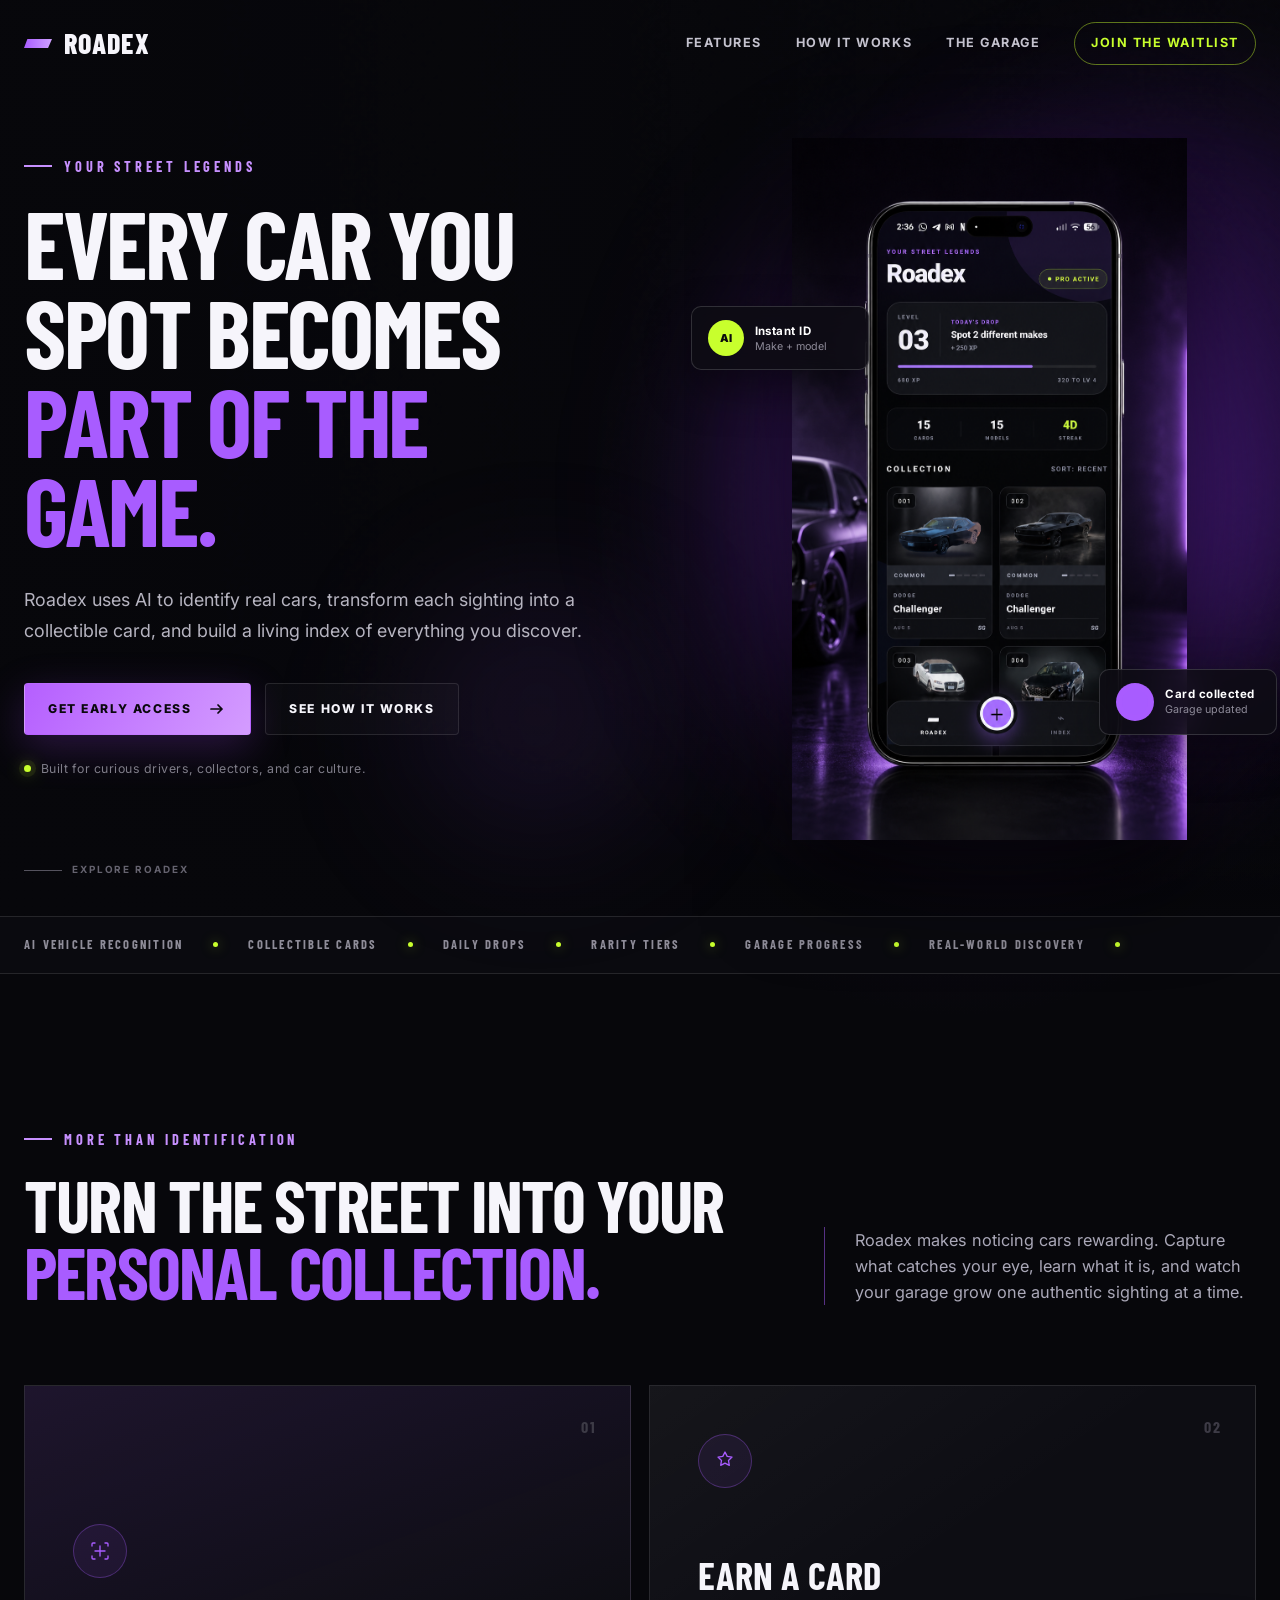
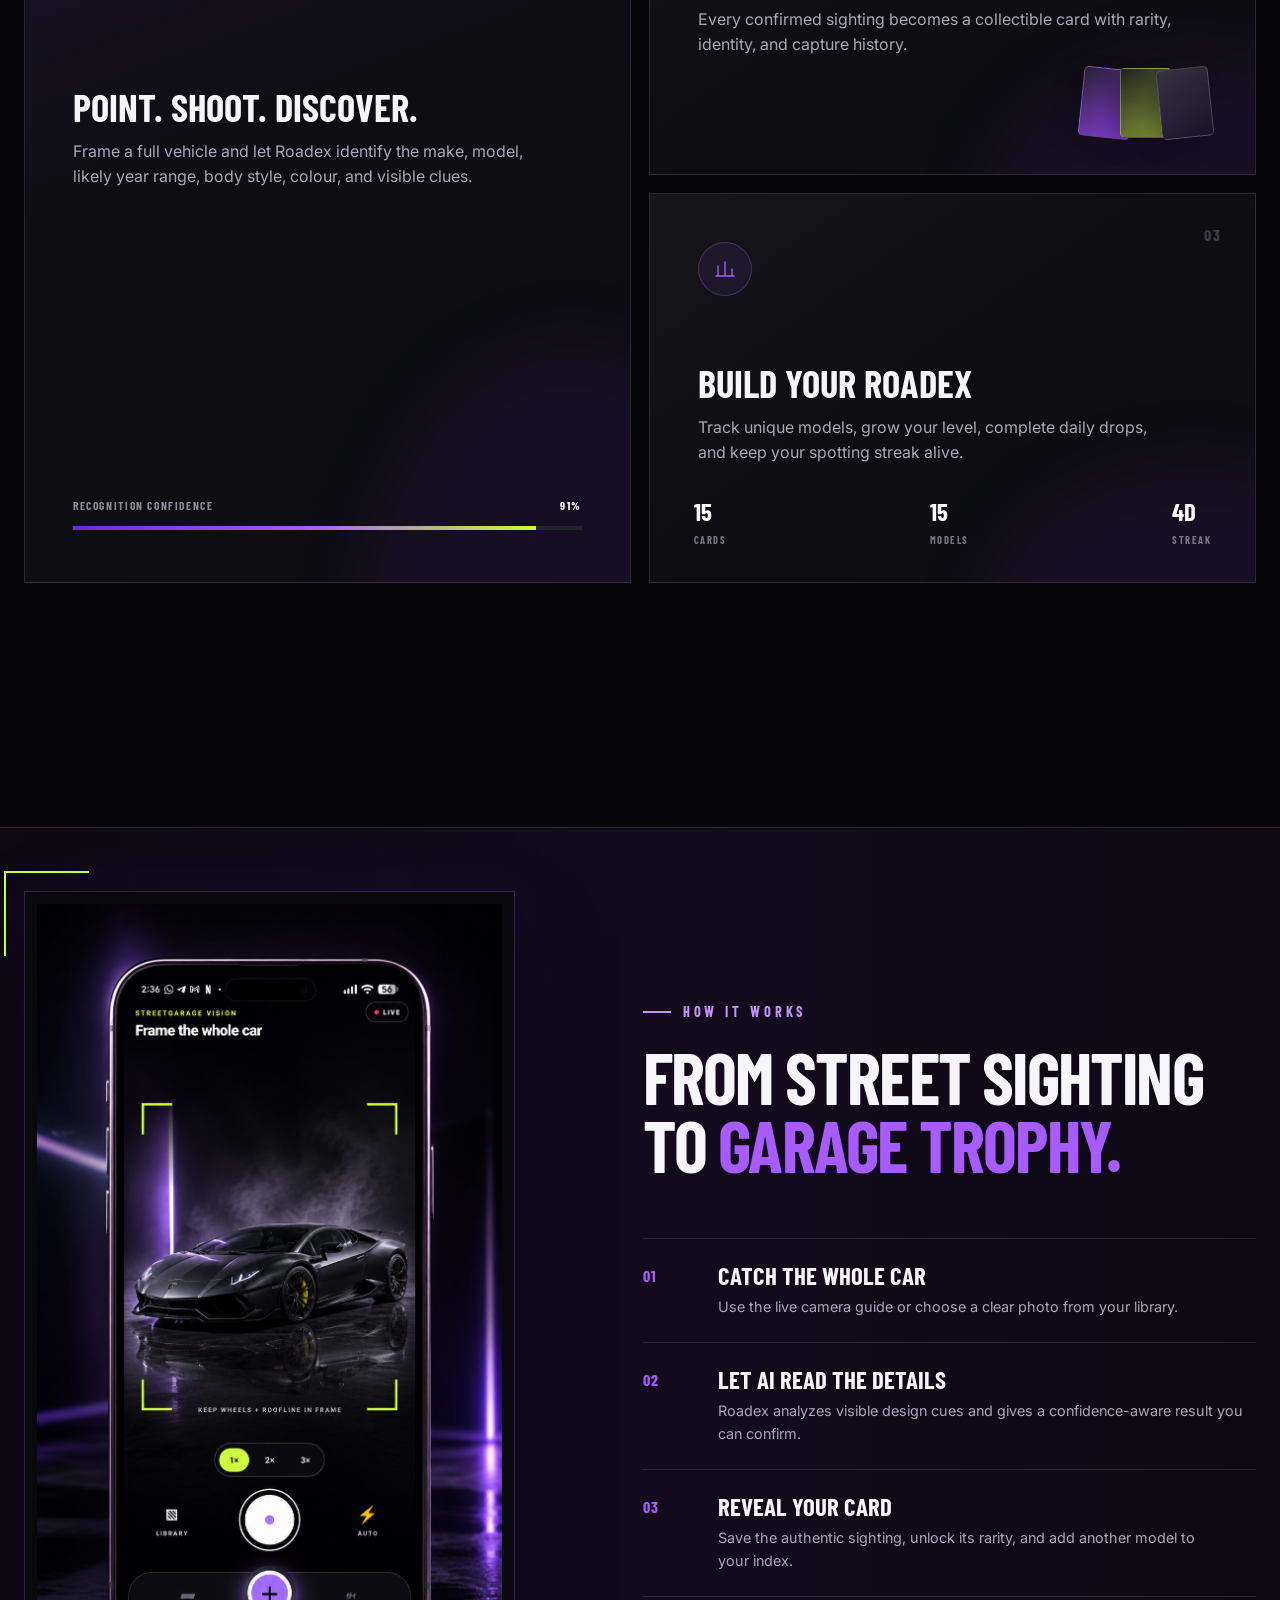
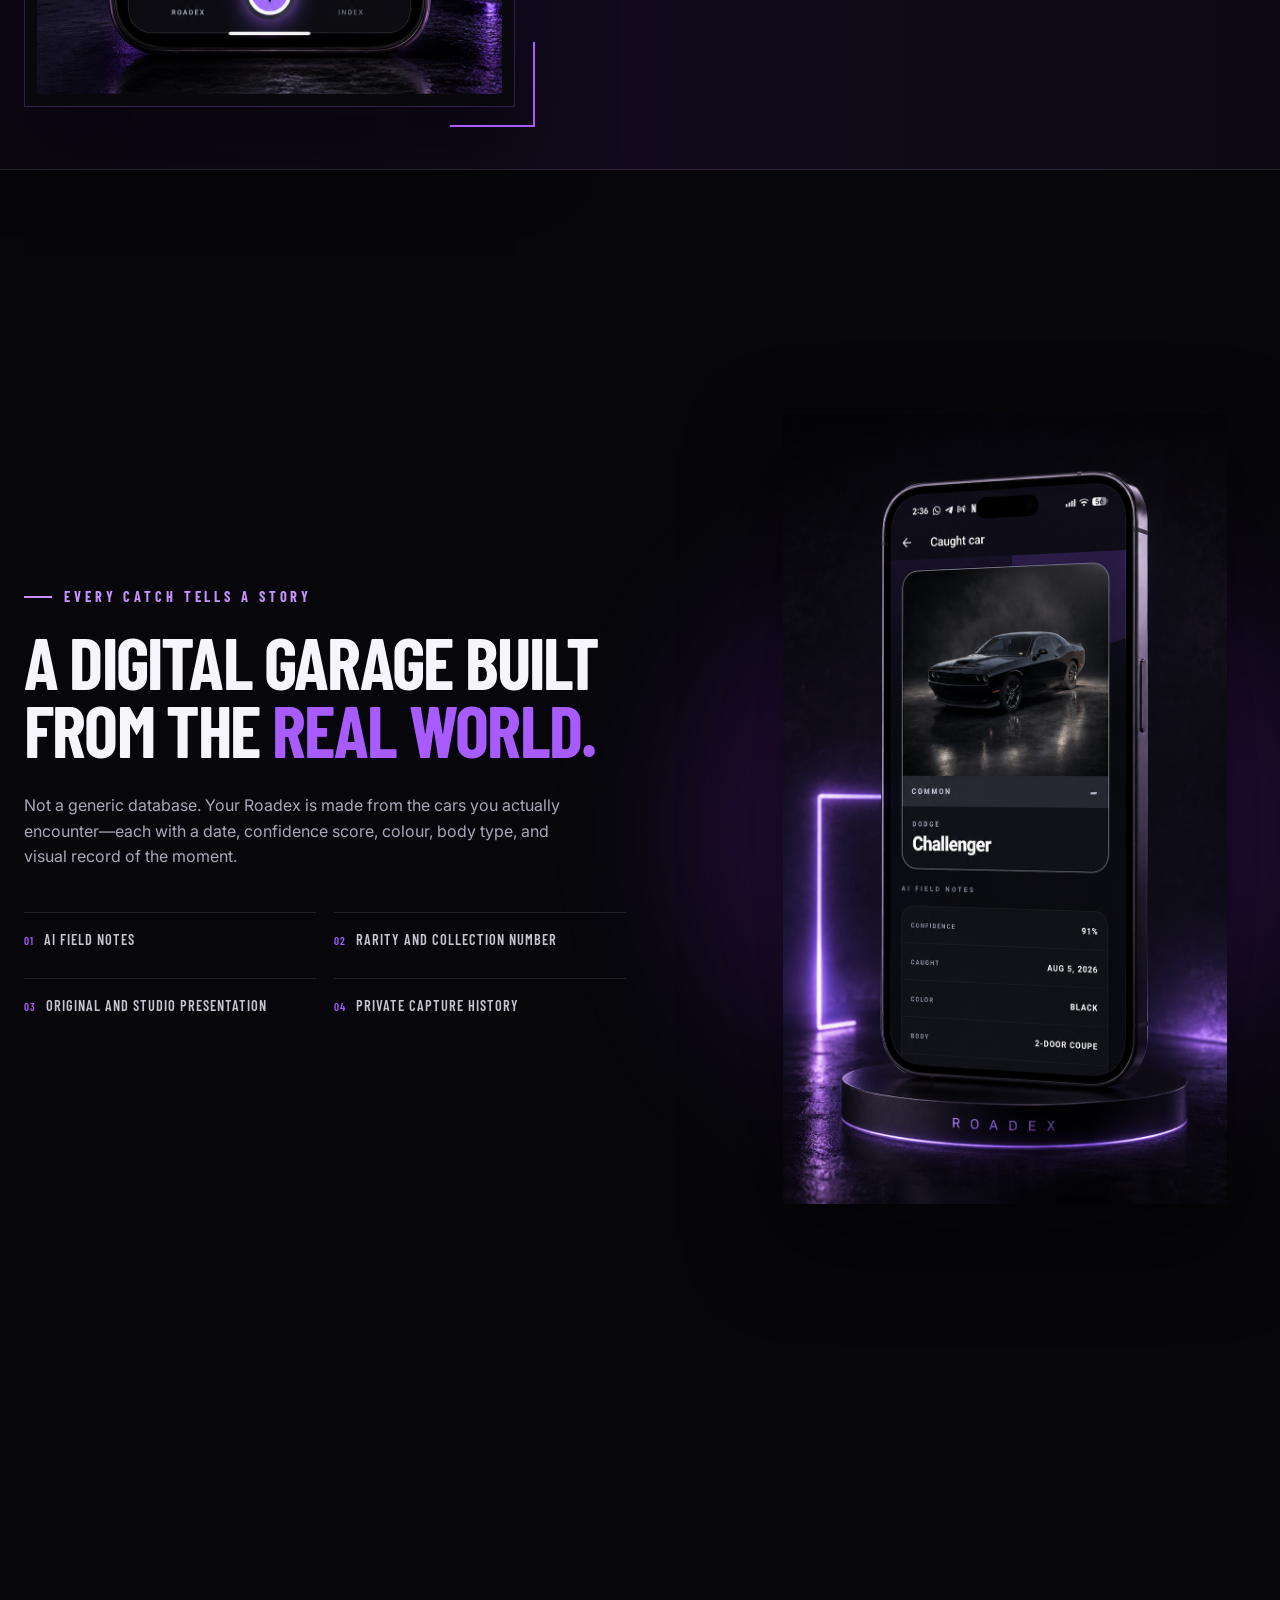
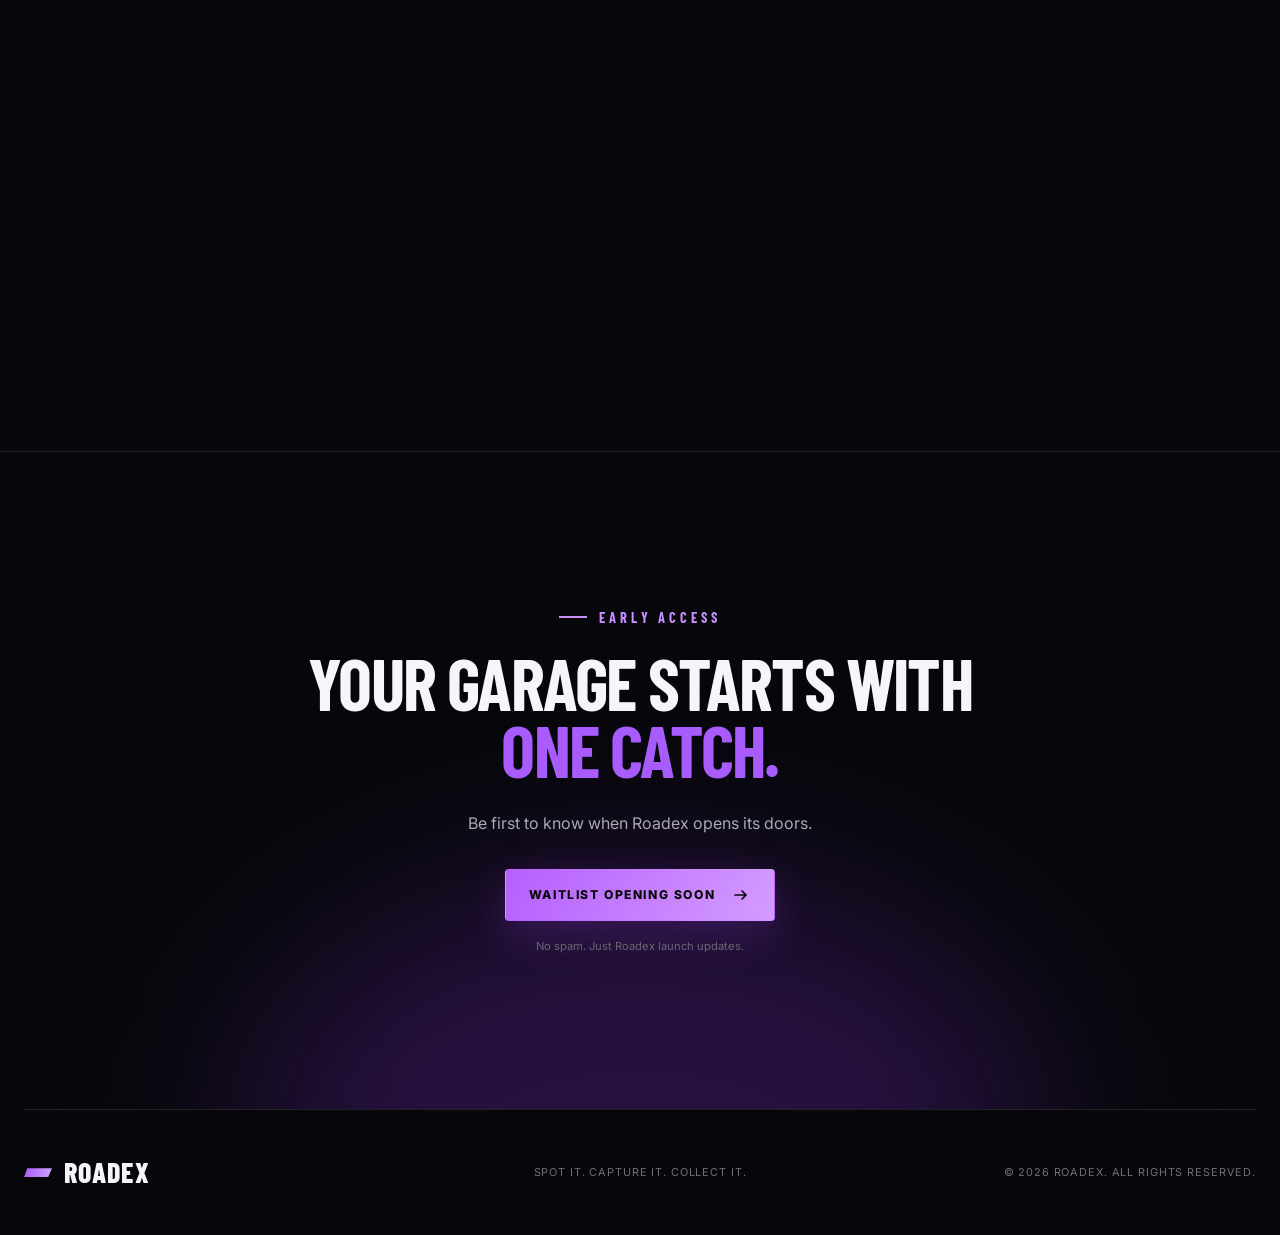
==== index.html @ 5be35eb2 "Publish Roadex landing page" ====
<!doctype html>
<html lang="en">
  <head>
    <meta charset="UTF-8" />
    <meta name="viewport" content="width=device-width, initial-scale=1" />
    <meta name="theme-color" content="#07070b" />
    <meta name="description" content="Roadex turns the cars you spot into AI-identified collectible cards, challenges, streaks, and a garage that is uniquely yours." />
    <meta property="og:title" content="Roadex — Your street legends" />
    <meta property="og:description" content="Spot it. Capture it. Collect it. Roadex turns real-world car spotting into a game." />
    <meta property="og:image" content="assets/roadex-garage.png" />
    <meta property="og:type" content="website" />
    <title>Roadex — Your street legends</title>
    <link rel="icon" href="data:image/svg+xml,%3Csvg xmlns='http://www.w3.org/2000/svg' viewBox='0 0 64 64'%3E%3Crect width='64' height='64' rx='14' fill='%2307070b'/%3E%3Cpath d='M15 24h38l-7 16H9z' fill='%23a85cff'/%3E%3C/svg%3E" />
    <link rel="preconnect" href="https://fonts.googleapis.com" />
    <link rel="preconnect" href="https://fonts.gstatic.com" crossorigin />
    <link href="https://fonts.googleapis.com/css2?family=Barlow+Condensed:wght@500;600;700;800&family=Inter:wght@400;500;600;700&display=swap" rel="stylesheet" />
    <link rel="stylesheet" href="styles.css" />
    <script src="script.js" defer></script>
  </head>
  <body>
    <a class="skip-link" href="#main">Skip to content</a>
    <div class="site-shell">
      <header class="site-header" data-header>
        <a class="wordmark" href="#top" aria-label="Roadex home"><span class="wordmark-mark" aria-hidden="true"></span><span>Roadex</span></a>
        <button class="menu-toggle" type="button" aria-label="Open navigation" aria-expanded="false" aria-controls="site-navigation" data-menu-toggle><span></span><span></span></button>
        <nav class="site-nav" id="site-navigation" aria-label="Primary navigation" data-menu>
          <a href="#features">Features</a><a href="#how-it-works">How it works</a><a href="#garage">The garage</a><a class="nav-cta" href="#waitlist">Join the waitlist</a>
        </nav>
      </header>

      <main id="main">
        <section class="hero" id="top">
          <div class="hero-orb hero-orb-one" aria-hidden="true"></div><div class="hero-orb hero-orb-two" aria-hidden="true"></div>
          <div class="hero-copy reveal">
            <p class="eyebrow"><span></span>Your street legends</p>
            <h1>Every car you spot becomes <em>part of the game.</em></h1>
            <p class="hero-lede">Roadex uses AI to identify real cars, transform each sighting into a collectible card, and build a living index of everything you discover.</p>
            <div class="hero-actions">
              <a class="button button-primary" href="#waitlist">Get early access<svg viewBox="0 0 20 20" aria-hidden="true"><path d="M4 10h11M11 6l4 4-4 4" /></svg></a>
              <a class="button button-ghost" href="#how-it-works">See how it works</a>
            </div>
            <div class="hero-note"><span class="pulse-dot" aria-hidden="true"></span><span>Built for curious drivers, collectors, and car culture.</span></div>
          </div>
          <div class="hero-visual reveal" data-delay="1">
            <div class="image-glow" aria-hidden="true"></div>
            <figure class="hero-device"><img src="assets/roadex-garage.png" alt="Roadex garage showing a collection of identified car cards, levels, and daily drops" width="941" height="1672" fetchpriority="high" /></figure>
            <div class="floating-chip chip-top"><span class="chip-icon">AI</span><span><b>Instant ID</b>Make + model</span></div>
            <div class="floating-chip chip-bottom"><span class="rarity-dot"></span><span><b>Card collected</b>Garage updated</span></div>
          </div>
          <div class="scroll-cue" aria-hidden="true"><span></span>Explore Roadex</div>
        </section>

        <section class="ticker" aria-label="Roadex features"><div class="ticker-track"><span>AI vehicle recognition</span><i></i><span>Collectible cards</span><i></i><span>Daily drops</span><i></i><span>Rarity tiers</span><i></i><span>Garage progress</span><i></i><span>Real-world discovery</span><i></i></div></section>

        <section class="intro section-pad" id="features">
          <div class="section-heading reveal"><p class="eyebrow"><span></span>More than identification</p><h2>Turn the street into your <em>personal collection.</em></h2></div>
          <p class="section-intro reveal" data-delay="1">Roadex makes noticing cars rewarding. Capture what catches your eye, learn what it is, and watch your garage grow one authentic sighting at a time.</p>
          <div class="feature-grid">
            <article class="feature-card feature-card-large reveal">
              <div class="feature-number">01</div><div class="feature-icon" aria-hidden="true"><svg viewBox="0 0 24 24"><path d="M4 7V5a1 1 0 0 1 1-1h2M17 4h2a1 1 0 0 1 1 1v2M20 17v2a1 1 0 0 1-1 1h-2M7 20H5a1 1 0 0 1-1-1v-2M7 12h10M12 7v10" /></svg></div>
              <h3>Point. Shoot. Discover.</h3><p>Frame a full vehicle and let Roadex identify the make, model, likely year range, body style, colour, and visible clues.</p>
              <div class="confidence-meter"><div><span>Recognition confidence</span><b>91%</b></div><span class="meter"><i></i></span></div>
            </article>
            <article class="feature-card reveal" data-delay="1">
              <div class="feature-number">02</div><div class="feature-icon" aria-hidden="true"><svg viewBox="0 0 24 24"><path d="m12 3 2.2 4.4L19 8.1l-3.5 3.4.8 4.8-4.3-2.2-4.3 2.2.8-4.8L5 8.1l4.8-.7L12 3Z" /></svg></div>
              <h3>Earn a card</h3><p>Every confirmed sighting becomes a collectible card with rarity, identity, and capture history.</p><div class="mini-card-row" aria-hidden="true"><span class="mini-card purple"></span><span class="mini-card lime"></span><span class="mini-card graphite"></span></div>
            </article>
            <article class="feature-card reveal" data-delay="2">
              <div class="feature-number">03</div><div class="feature-icon" aria-hidden="true"><svg viewBox="0 0 24 24"><path d="M5 19V9M12 19V5M19 19v-7M3 19h18" /></svg></div>
              <h3>Build your Roadex</h3><p>Track unique models, grow your level, complete daily drops, and keep your spotting streak alive.</p><div class="stat-row" aria-label="Example collection statistics"><span><b>15</b>Cards</span><span><b>15</b>Models</span><span><b>4D</b>Streak</span></div>
            </article>
          </div>
        </section>

        <section class="capture-showcase section-pad" id="how-it-works">
          <div class="showcase-visual reveal"><div class="showcase-frame"><img src="assets/roadex-capture.png" alt="Roadex camera interface framing a sports car for identification" width="941" height="1672" loading="lazy" /></div><span class="corner corner-one" aria-hidden="true"></span><span class="corner corner-two" aria-hidden="true"></span></div>
          <div class="showcase-copy">
            <p class="eyebrow reveal"><span></span>How it works</p><h2 class="reveal">From street sighting to <em>garage trophy.</em></h2>
            <ol class="steps">
              <li class="reveal"><span>01</span><div><h3>Catch the whole car</h3><p>Use the live camera guide or choose a clear photo from your library.</p></div></li>
              <li class="reveal" data-delay="1"><span>02</span><div><h3>Let AI read the details</h3><p>Roadex analyzes visible design cues and gives a confidence-aware result you can confirm.</p></div></li>
              <li class="reveal" data-delay="2"><span>03</span><div><h3>Reveal your card</h3><p>Save the authentic sighting, unlock its rarity, and add another model to your index.</p></div></li>
            </ol>
          </div>
        </section>

        <section class="card-showcase section-pad" id="garage">
          <div class="card-copy"><p class="eyebrow reveal"><span></span>Every catch tells a story</p><h2 class="reveal">A digital garage built from the <em>real world.</em></h2><p class="reveal">Not a generic database. Your Roadex is made from the cars you actually encounter—each with a date, confidence score, colour, body type, and visual record of the moment.</p>
            <div class="detail-list reveal"><span><i>01</i>AI field notes</span><span><i>02</i>Rarity and collection number</span><span><i>03</i>Original and studio presentation</span><span><i>04</i>Private capture history</span></div>
          </div>
          <div class="card-visual reveal" data-delay="1"><div class="vertical-label" aria-hidden="true">Caught // catalogued</div><img src="assets/roadex-card.png" alt="Roadex collectible Dodge Challenger card with AI field notes" width="941" height="1672" loading="lazy" /></div>
        </section>

        <section class="game-section section-pad"><div class="game-panel reveal"><div class="game-grid" aria-hidden="true"></div><div class="game-copy"><p class="eyebrow"><span></span>Keep looking</p><h2>The next legend could be <em>around the corner.</em></h2><p>Daily drops, model sets, XP, rarity tiers, and streaks give every drive and every walk a new reason to pay attention.</p></div><div class="game-stats" aria-label="Roadex game features"><div><b>XP</b><span>Level up through discoveries</span></div><div><b>5×</b><span>Collect across rarity tiers</span></div><div><b>∞</b><span>A city full of possibilities</span></div></div></div></section>

        <section class="waitlist section-pad" id="waitlist"><div class="waitlist-glow" aria-hidden="true"></div><div class="waitlist-inner reveal"><p class="eyebrow"><span></span>Early access</p><h2>Your garage starts with <em>one catch.</em></h2><p>Be first to know when Roadex opens its doors.</p><a class="button button-primary waitlist-button" href="#" data-waitlist-link aria-disabled="true">Waitlist opening soon<svg viewBox="0 0 20 20" aria-hidden="true"><path d="M4 10h11M11 6l4 4-4 4" /></svg></a><small>No spam. Just Roadex launch updates.</small></div></section>
      </main>

      <footer class="site-footer"><a class="wordmark" href="#top" aria-label="Roadex home"><span class="wordmark-mark" aria-hidden="true"></span><span>Roadex</span></a><p>Spot it. Capture it. Collect it.</p><p>© <span data-year></span> Roadex. All rights reserved.</p></footer>
    </div>
  </body>
</html>
---- styles.css ----
:root {
  --bg: #07070b;
  --surface: #0d0d13;
  --text: #f6f5fb;
  --muted: #aaa8b8;
  --line: rgba(255, 255, 255, 0.11);
  --purple: #a85cff;
  --purple-deep: #6e28d9;
  --lime: #c8ff2d;
  --font-display: "Barlow Condensed", Impact, sans-serif;
  --font-body: "Inter", Arial, sans-serif;
  --page: min(1240px, calc(100vw - 48px));
}

* { box-sizing: border-box; }
html { scroll-behavior: smooth; scrollbar-color: var(--purple) var(--bg); }
body {
  margin: 0;
  color: var(--text);
  background: radial-gradient(circle at 75% 10%, rgba(96, 34, 154, 0.15), transparent 26rem), var(--bg);
  font-family: var(--font-body);
  font-size: 16px;
  line-height: 1.6;
  overflow-x: hidden;
}
body::before {
  position: fixed;
  inset: 0;
  z-index: -1;
  opacity: 0.15;
  background-image: url("data:image/svg+xml,%3Csvg viewBox='0 0 180 180' xmlns='http://www.w3.org/2000/svg'%3E%3Cfilter id='n'%3E%3CfeTurbulence type='fractalNoise' baseFrequency='.85' numOctaves='4' stitchTiles='stitch'/%3E%3C/filter%3E%3Crect width='100%25' height='100%25' filter='url(%23n)' opacity='.16'/%3E%3C/svg%3E");
  pointer-events: none;
  content: "";
}
img { display: block; max-width: 100%; }
a { color: inherit; text-decoration: none; }
button, a { -webkit-tap-highlight-color: transparent; }
.skip-link { position: fixed; top: 12px; left: 12px; z-index: 100; padding: 10px 14px; color: #09090c; background: var(--lime); transform: translateY(-150%); }
.skip-link:focus { transform: translateY(0); }
.site-shell { min-height: 100vh; }

.site-header {
  position: fixed;
  top: 0;
  left: 50%;
  z-index: 50;
  display: flex;
  width: 100%;
  height: 88px;
  padding: 0 max(24px, calc((100vw - 1240px) / 2));
  align-items: center;
  justify-content: space-between;
  border-bottom: 1px solid transparent;
  transform: translateX(-50%);
  transition: background 250ms ease, border-color 250ms ease, height 250ms ease;
}
.site-header.scrolled { height: 72px; border-color: var(--line); background: rgba(7, 7, 11, 0.82); backdrop-filter: blur(18px); }
.wordmark { display: inline-flex; align-items: center; gap: 12px; font-family: var(--font-display); font-size: 1.75rem; font-weight: 800; letter-spacing: 0.04em; text-transform: uppercase; }
.wordmark-mark { display: inline-block; width: 28px; height: 9px; background: linear-gradient(90deg, var(--purple), #d0a2ff); clip-path: polygon(12% 0, 100% 0, 86% 100%, 0 100%); }
.site-nav { display: flex; align-items: center; gap: 34px; }
.site-nav a { color: #c4c2ce; font-size: 0.79rem; font-weight: 700; letter-spacing: 0.12em; text-transform: uppercase; transition: color 180ms ease; }
.site-nav a:hover, .site-nav a:focus-visible { color: var(--text); }
.site-nav .nav-cta { padding: 10px 16px; color: var(--lime); border: 1px solid rgba(200, 255, 45, 0.45); border-radius: 999px; }
.menu-toggle { display: none; width: 42px; height: 42px; padding: 11px; border: 1px solid var(--line); border-radius: 50%; background: transparent; }
.menu-toggle span { display: block; width: 100%; height: 1px; margin: 5px 0; background: white; transition: transform 180ms ease; }

.hero {
  position: relative;
  display: grid;
  min-height: 100vh;
  padding: 138px max(24px, calc((100vw - 1240px) / 2)) 76px;
  grid-template-columns: minmax(0, 0.95fr) minmax(420px, 0.85fr);
  gap: clamp(50px, 8vw, 130px);
  align-items: center;
  isolation: isolate;
}
.hero::before { position: absolute; inset: 0; z-index: -3; background: linear-gradient(90deg, rgba(7, 7, 11, 0.98) 4%, rgba(7, 7, 11, 0.82) 45%, rgba(7, 7, 11, 0.34) 100%), linear-gradient(180deg, transparent 75%, var(--bg)); content: ""; }
.hero-copy { z-index: 3; padding-bottom: 5vh; }
.eyebrow { display: flex; margin: 0 0 20px; align-items: center; gap: 12px; color: #c790ff; font-family: var(--font-display); font-size: 0.9rem; font-weight: 700; letter-spacing: 0.27em; text-transform: uppercase; }
.eyebrow span { width: 28px; height: 2px; background: currentColor; }
h1, h2, h3, p { text-wrap: pretty; }
h1, h2 { margin: 0; font-family: var(--font-display); font-weight: 700; letter-spacing: -0.025em; line-height: 0.94; text-transform: uppercase; }
h1 { max-width: 700px; font-size: clamp(4.6rem, 7.4vw, 7.6rem); }
h2 { font-size: clamp(3.5rem, 5.6vw, 6rem); }
h1 em, h2 em { color: var(--purple); font-style: normal; }
.hero-lede { max-width: 610px; margin: 30px 0 0; color: #b6b4c0; font-size: clamp(1.02rem, 1.4vw, 1.16rem); line-height: 1.75; }
.hero-actions { display: flex; margin-top: 36px; gap: 14px; flex-wrap: wrap; }
.button { display: inline-flex; min-height: 52px; padding: 0 23px; align-items: center; justify-content: center; gap: 16px; border: 1px solid transparent; border-radius: 4px; font-size: 0.76rem; font-weight: 800; letter-spacing: 0.13em; text-transform: uppercase; transition: transform 180ms ease, box-shadow 180ms ease, background 180ms ease; }
.button:hover, .button:focus-visible { transform: translateY(-2px); }
.button svg { width: 20px; fill: none; stroke: currentColor; stroke-linecap: round; stroke-linejoin: round; stroke-width: 1.7; }
.button-primary { color: #0a080d; background: linear-gradient(120deg, #b55fff, #d49cff); box-shadow: 0 12px 40px rgba(153, 65, 233, 0.25); }
.button-primary:hover, .button-primary:focus-visible { box-shadow: 0 16px 48px rgba(153, 65, 233, 0.4); }
.button-ghost { border-color: var(--line); background: rgba(255, 255, 255, 0.025); }
.hero-note { display: flex; margin-top: 24px; align-items: center; gap: 10px; color: #7f7d89; font-size: 0.77rem; letter-spacing: 0.04em; }
.pulse-dot { width: 7px; height: 7px; border-radius: 50%; background: var(--lime); box-shadow: 0 0 0 5px rgba(200, 255, 45, 0.08), 0 0 16px rgba(200, 255, 45, 0.7); }
.hero-visual { position: relative; z-index: 1; width: min(100%, 570px); margin: 0 auto; }
.hero-device { position: relative; z-index: 2; margin: 0; filter: drop-shadow(0 44px 45px rgba(0, 0, 0, 0.65)); }
.hero-device img { width: 100%; max-height: 78vh; object-fit: contain; border-radius: 28px; }
.image-glow { position: absolute; top: 13%; left: 8%; width: 88%; height: 75%; border-radius: 50%; background: rgba(130, 45, 226, 0.5); filter: blur(95px); }
.floating-chip { position: absolute; z-index: 4; display: flex; min-width: 178px; padding: 13px 16px; align-items: center; gap: 11px; border: 1px solid rgba(255, 255, 255, 0.15); border-radius: 10px; background: rgba(14, 13, 20, 0.84); box-shadow: 0 18px 45px rgba(0, 0, 0, 0.4); backdrop-filter: blur(16px); }
.floating-chip b, .floating-chip span { display: block; }
.floating-chip span:last-child { color: #8e8b99; font-size: 0.67rem; line-height: 1.4; }
.floating-chip b { color: white; font-size: 0.72rem; letter-spacing: 0.04em; }
.chip-top { top: 24%; left: -6%; }
.chip-bottom { right: -4%; bottom: 15%; }
.chip-icon { display: grid !important; width: 36px; height: 36px; color: #0a0a0d !important; border-radius: 50%; background: var(--lime); place-items: center; font-size: 0.68rem !important; font-weight: 900; }
.rarity-dot { width: 26px; height: 26px; border: 6px solid rgba(170, 92, 255, 0.25); border-radius: 50%; background: var(--purple); box-sizing: content-box; }
.hero-orb { position: absolute; z-index: -2; border-radius: 50%; filter: blur(70px); pointer-events: none; }
.hero-orb-one { top: 12%; right: -14%; width: 43vw; height: 43vw; background: rgba(99, 30, 174, 0.24); }
.hero-orb-two { bottom: 8%; left: 32%; width: 20vw; height: 20vw; background: rgba(124, 66, 192, 0.12); }
.scroll-cue { position: absolute; bottom: 38px; left: max(24px, calc((100vw - 1240px) / 2)); display: flex; align-items: center; gap: 10px; color: #65636f; font-size: 0.62rem; font-weight: 700; letter-spacing: 0.19em; text-transform: uppercase; }
.scroll-cue span { width: 38px; height: 1px; background: #55535e; }

.ticker { overflow: hidden; padding: 18px 0; border-top: 1px solid var(--line); border-bottom: 1px solid var(--line); background: #0a0a0f; }
.ticker-track { display: flex; width: max-content; padding-left: max(24px, calc((100vw - 1240px) / 2)); align-items: center; gap: 30px; color: #8f8d99; font-family: var(--font-display); font-size: 0.78rem; font-weight: 700; letter-spacing: 0.18em; text-transform: uppercase; }
.ticker-track i { width: 5px; height: 5px; border-radius: 50%; background: var(--lime); box-shadow: 0 0 12px rgba(200, 255, 45, 0.5); }
.section-pad { width: var(--page); margin-inline: auto; padding: clamp(100px, 12vw, 170px) 0; }
.intro { display: grid; grid-template-columns: 1.2fr 0.7fr; gap: 80px 60px; }
.section-heading { max-width: 780px; }
.section-intro { max-width: 510px; margin: auto 0 0; padding-left: 30px; color: var(--muted); border-left: 1px solid rgba(168, 92, 255, 0.5); font-size: 1.02rem; }
.feature-grid { display: grid; grid-column: 1 / -1; grid-template-columns: repeat(2, minmax(0, 1fr)); gap: 18px; }
.feature-card { position: relative; min-height: 390px; padding: clamp(28px, 4vw, 48px); overflow: hidden; border: 1px solid var(--line); background: linear-gradient(145deg, rgba(255, 255, 255, 0.035), transparent 46%), var(--surface); }
.feature-card::after { position: absolute; right: -25%; bottom: -50%; width: 70%; height: 80%; border-radius: 50%; background: rgba(113, 42, 186, 0.1); filter: blur(35px); content: ""; }
.feature-card-large { grid-row: span 2; min-height: 798px; background: linear-gradient(160deg, rgba(162, 81, 255, 0.11), transparent 43%), var(--surface); }
.feature-number { position: absolute; top: 28px; right: 32px; color: #3d3b46; font-family: var(--font-display); font-size: 1rem; font-weight: 700; letter-spacing: 0.16em; }
.feature-icon { display: grid; width: 54px; height: 54px; margin-bottom: 68px; color: var(--purple); border: 1px solid rgba(168, 92, 255, 0.32); border-radius: 50%; background: rgba(168, 92, 255, 0.08); place-items: center; }
.feature-card-large .feature-icon { margin-top: 90px; margin-bottom: 110px; }
.feature-icon svg { width: 24px; fill: none; stroke: currentColor; stroke-linecap: round; stroke-linejoin: round; stroke-width: 1.35; }
.feature-card h3, .steps h3 { margin: 0 0 12px; font-family: var(--font-display); font-size: clamp(1.9rem, 3vw, 2.8rem); line-height: 1; text-transform: uppercase; }
.feature-card p { max-width: 480px; margin: 0; color: var(--muted); }
.confidence-meter { position: absolute; right: 48px; bottom: 52px; left: 48px; z-index: 1; }
.confidence-meter div { display: flex; margin-bottom: 12px; justify-content: space-between; color: #8d8a97; font-family: var(--font-display); font-size: 0.72rem; font-weight: 700; letter-spacing: 0.14em; text-transform: uppercase; }
.confidence-meter b { color: white; }
.meter { display: block; height: 4px; overflow: hidden; background: #22222b; }
.meter i { display: block; width: 91%; height: 100%; background: linear-gradient(90deg, var(--purple-deep), var(--purple), var(--lime)); }
.mini-card-row { position: absolute; right: 44px; bottom: 36px; display: flex; }
.mini-card { width: 52px; height: 70px; margin-left: -13px; border: 1px solid rgba(255, 255, 255, 0.18); border-radius: 5px; box-shadow: -8px 8px 20px rgba(0, 0, 0, 0.32); transform: rotate(6deg); }
.mini-card:nth-child(2) { transform: rotate(0); }
.mini-card:nth-child(3) { transform: rotate(-6deg); }
.mini-card.purple { background: linear-gradient(145deg, #24202e, #8e42dc); }
.mini-card.lime { background: linear-gradient(145deg, #1c2115, #8ba928); }
.mini-card.graphite { background: linear-gradient(145deg, #33333a, #111116); }
.stat-row { position: absolute; right: 44px; bottom: 34px; left: 44px; z-index: 1; display: flex; justify-content: space-between; }
.stat-row span { color: #787681; font-family: var(--font-display); font-size: 0.65rem; font-weight: 700; letter-spacing: 0.14em; text-transform: uppercase; }
.stat-row b { display: block; color: white; font-size: 1.55rem; letter-spacing: 0; }

.capture-showcase { position: relative; display: grid; grid-template-columns: minmax(350px, 0.8fr) minmax(0, 1fr); gap: clamp(70px, 10vw, 150px); align-items: center; }
.capture-showcase::before { position: absolute; top: 8%; right: -40vw; bottom: 8%; left: -40vw; z-index: -2; border-top: 1px solid var(--line); border-bottom: 1px solid var(--line); background: linear-gradient(90deg, #08080c, rgba(23, 12, 35, 0.72), #08080c); content: ""; }
.showcase-visual { position: relative; width: min(100%, 520px); margin: auto; }
.showcase-frame { position: relative; z-index: 1; padding: 12px; border: 1px solid rgba(168, 92, 255, 0.25); background: #09090d; box-shadow: 0 45px 70px rgba(0, 0, 0, 0.55), 0 0 60px rgba(111, 35, 187, 0.12); }
.showcase-frame img { width: 100%; max-height: 790px; object-fit: cover; object-position: center; }
.corner { position: absolute; z-index: 2; width: 85px; height: 85px; pointer-events: none; }
.corner-one { top: -20px; left: -20px; border-top: 2px solid var(--lime); border-left: 2px solid var(--lime); }
.corner-two { right: -20px; bottom: -20px; border-right: 2px solid var(--purple); border-bottom: 2px solid var(--purple); }
.showcase-copy h2 { max-width: 720px; }
.steps { margin: 60px 0 0; padding: 0; list-style: none; }
.steps li { display: grid; padding: 24px 0; grid-template-columns: 55px 1fr; gap: 20px; border-top: 1px solid var(--line); }
.steps li:last-child { border-bottom: 1px solid var(--line); }
.steps > li > span { color: var(--purple); font-family: var(--font-display); font-weight: 700; letter-spacing: 0.1em; }
.steps h3 { margin-bottom: 7px; font-size: 1.55rem; }
.steps p { margin: 0; color: var(--muted); font-size: 0.9rem; }

.card-showcase { display: grid; grid-template-columns: minmax(0, 0.9fr) minmax(360px, 0.75fr); gap: clamp(70px, 10vw, 150px); align-items: center; }
.card-copy > p:not(.eyebrow) { max-width: 570px; margin: 30px 0 0; color: var(--muted); }
.detail-list { display: grid; margin-top: 42px; grid-template-columns: 1fr 1fr; gap: 12px 18px; }
.detail-list span { padding: 15px 0; color: #c6c4cf; border-top: 1px solid var(--line); font-family: var(--font-display); font-size: 0.9rem; font-weight: 600; letter-spacing: 0.07em; text-transform: uppercase; }
.detail-list i { margin-right: 10px; color: var(--purple); font-style: normal; font-size: 0.7rem; }
.card-visual { position: relative; justify-self: center; }
.card-visual::before { position: absolute; inset: 15% -18% 10%; z-index: -1; border-radius: 50%; background: rgba(130, 42, 213, 0.26); filter: blur(70px); content: ""; }
.card-visual img { width: min(100%, 520px); max-height: 790px; object-fit: contain; filter: drop-shadow(0 35px 45px rgba(0, 0, 0, 0.6)); }
.vertical-label { position: absolute; top: 50%; right: -65px; color: #56535f; font-family: var(--font-display); font-size: 0.65rem; font-weight: 700; letter-spacing: 0.22em; text-transform: uppercase; transform: rotate(90deg) translateX(50%); transform-origin: right center; }

.game-section { padding-top: 20px; }
.game-panel { position: relative; display: grid; min-height: 520px; padding: clamp(42px, 7vw, 90px); overflow: hidden; grid-template-columns: 1.1fr 0.7fr; gap: 70px; align-items: end; border: 1px solid rgba(168, 92, 255, 0.25); background: radial-gradient(circle at 85% 30%, rgba(130, 45, 214, 0.28), transparent 30%), linear-gradient(135deg, #111018, #08080d 65%); }
.game-panel::after { position: absolute; top: -8%; right: 8%; width: 340px; height: 340px; border: 1px solid rgba(200, 255, 45, 0.12); border-radius: 50%; box-shadow: 0 0 0 60px rgba(168, 92, 255, 0.035), 0 0 0 120px rgba(168, 92, 255, 0.02); content: ""; }
.game-grid { position: absolute; inset: 0; opacity: 0.14; background-image: linear-gradient(rgba(255, 255, 255, 0.09) 1px, transparent 1px), linear-gradient(90deg, rgba(255, 255, 255, 0.09) 1px, transparent 1px); background-size: 64px 64px; mask-image: linear-gradient(90deg, transparent, black); }
.game-copy, .game-stats { position: relative; z-index: 2; }
.game-copy p:not(.eyebrow) { max-width: 600px; margin: 28px 0 0; color: var(--muted); }
.game-stats { display: grid; gap: 16px; }
.game-stats div { display: grid; padding: 18px 0; grid-template-columns: 75px 1fr; align-items: center; border-top: 1px solid var(--line); }
.game-stats b { color: var(--lime); font-family: var(--font-display); font-size: 2.2rem; line-height: 1; }
.game-stats span { color: #aaa7b4; font-size: 0.82rem; }

.waitlist { position: relative; width: 100%; padding-inline: 24px; overflow: hidden; text-align: center; border-top: 1px solid var(--line); }
.waitlist-inner { position: relative; z-index: 2; max-width: 860px; margin: auto; }
.waitlist .eyebrow { justify-content: center; }
.waitlist p:not(.eyebrow) { margin: 28px 0 32px; color: var(--muted); }
.waitlist-button[aria-disabled="true"] { cursor: default; }
.waitlist small { display: block; margin-top: 17px; color: #696773; font-size: 0.7rem; }
.waitlist-glow { position: absolute; bottom: -270px; left: 50%; width: 800px; height: 500px; border-radius: 50%; background: rgba(133, 49, 220, 0.25); filter: blur(90px); transform: translateX(-50%); }
.site-footer { display: grid; width: var(--page); margin: auto; padding: 40px 0; grid-template-columns: 1fr auto 1fr; gap: 30px; align-items: center; border-top: 1px solid var(--line); }
.site-footer p { margin: 0; color: #706e79; font-size: 0.68rem; letter-spacing: 0.08em; text-transform: uppercase; }
.site-footer p:last-child { justify-self: end; }

.reveal { opacity: 0; transform: translateY(22px); transition: opacity 700ms cubic-bezier(.2, .75, .25, 1), transform 700ms cubic-bezier(.2, .75, .25, 1); }
.reveal[data-delay="1"] { transition-delay: 100ms; }
.reveal[data-delay="2"] { transition-delay: 200ms; }
.reveal.is-visible { opacity: 1; transform: translateY(0); }

@media (max-width: 1050px) {
  .hero { grid-template-columns: 1fr 0.72fr; gap: 35px; }
  .floating-chip { display: none; }
  .site-nav { gap: 20px; }
  .site-nav a:not(.nav-cta) { display: none; }
  .intro { gap: 55px 30px; }
  .game-panel { grid-template-columns: 1fr; }
  .game-stats { grid-template-columns: repeat(3, 1fr); }
  .game-stats div { grid-template-columns: 1fr; gap: 6px; }
}

@media (max-width: 760px) {
  :root { --page: min(100% - 32px, 620px); }
  .site-header { height: 72px; padding-inline: 16px; }
  .menu-toggle { display: block; }
  .menu-toggle[aria-expanded="true"] span:first-child { transform: translateY(3px) rotate(45deg); }
  .menu-toggle[aria-expanded="true"] span:last-child { transform: translateY(-3px) rotate(-45deg); }
  .site-nav { position: fixed; top: 72px; right: 16px; left: 16px; display: grid; padding: 24px; gap: 18px; border: 1px solid var(--line); background: rgba(11, 11, 16, 0.98); box-shadow: 0 24px 55px rgba(0, 0, 0, 0.55); opacity: 0; pointer-events: none; transform: translateY(-12px); transition: opacity 180ms ease, transform 180ms ease; }
  .site-nav.open { opacity: 1; pointer-events: auto; transform: translateY(0); }
  .site-nav a:not(.nav-cta) { display: block; }
  .site-nav .nav-cta { text-align: center; }
  .hero { min-height: auto; padding: 120px 16px 90px; grid-template-columns: 1fr; gap: 55px; text-align: center; }
  .hero-copy { padding: 0; }
  .hero .eyebrow, .hero-actions, .hero-note { justify-content: center; }
  .hero-lede { margin-inline: auto; }
  h1 { font-size: clamp(4rem, 18vw, 6rem); }
  h2 { font-size: clamp(3.2rem, 14vw, 4.9rem); }
  .hero-visual { width: min(100%, 470px); }
  .hero-device img { max-height: none; }
  .scroll-cue { display: none; }
  .ticker-track { padding-left: 22px; }
  .section-pad { padding-block: 100px; }
  .intro, .feature-grid, .capture-showcase, .card-showcase { grid-template-columns: 1fr; }
  .intro { gap: 30px; }
  .section-intro { margin: 0; }
  .feature-grid { gap: 14px; }
  .feature-card, .feature-card-large { min-height: 440px; }
  .feature-card-large { grid-row: auto; }
  .feature-card-large .feature-icon { margin: 50px 0 80px; }
  .capture-showcase { gap: 90px; }
  .showcase-visual { width: min(88%, 480px); }
  .showcase-copy { order: -1; }
  .card-showcase { gap: 70px; }
  .card-visual { width: min(90%, 480px); }
  .vertical-label { display: none; }
  .detail-list { grid-template-columns: 1fr; }
  .game-panel { padding: 38px 24px; gap: 45px; }
  .game-stats { grid-template-columns: 1fr; }
  .game-stats div { grid-template-columns: 65px 1fr; }
  .site-footer { grid-template-columns: 1fr; text-align: center; }
  .site-footer .wordmark { justify-content: center; }
  .site-footer p:last-child { justify-self: center; }
}

@media (max-width: 420px) {
  .hero-actions { display: grid; }
  .button { width: 100%; }
  .feature-card, .feature-card-large { min-height: 470px; padding: 27px; }
  .confidence-meter { right: 27px; bottom: 34px; left: 27px; }
  .mini-card-row { right: 30px; }
  .stat-row { right: 28px; left: 28px; }
  .corner { width: 50px; height: 50px; }
}

@media (prefers-reduced-motion: reduce) {
  html { scroll-behavior: auto; }
  *, *::before, *::after { scroll-behavior: auto !important; transition-duration: 0.01ms !important; animation-duration: 0.01ms !important; animation-iteration-count: 1 !important; }
  .reveal { opacity: 1; transform: none; }
}
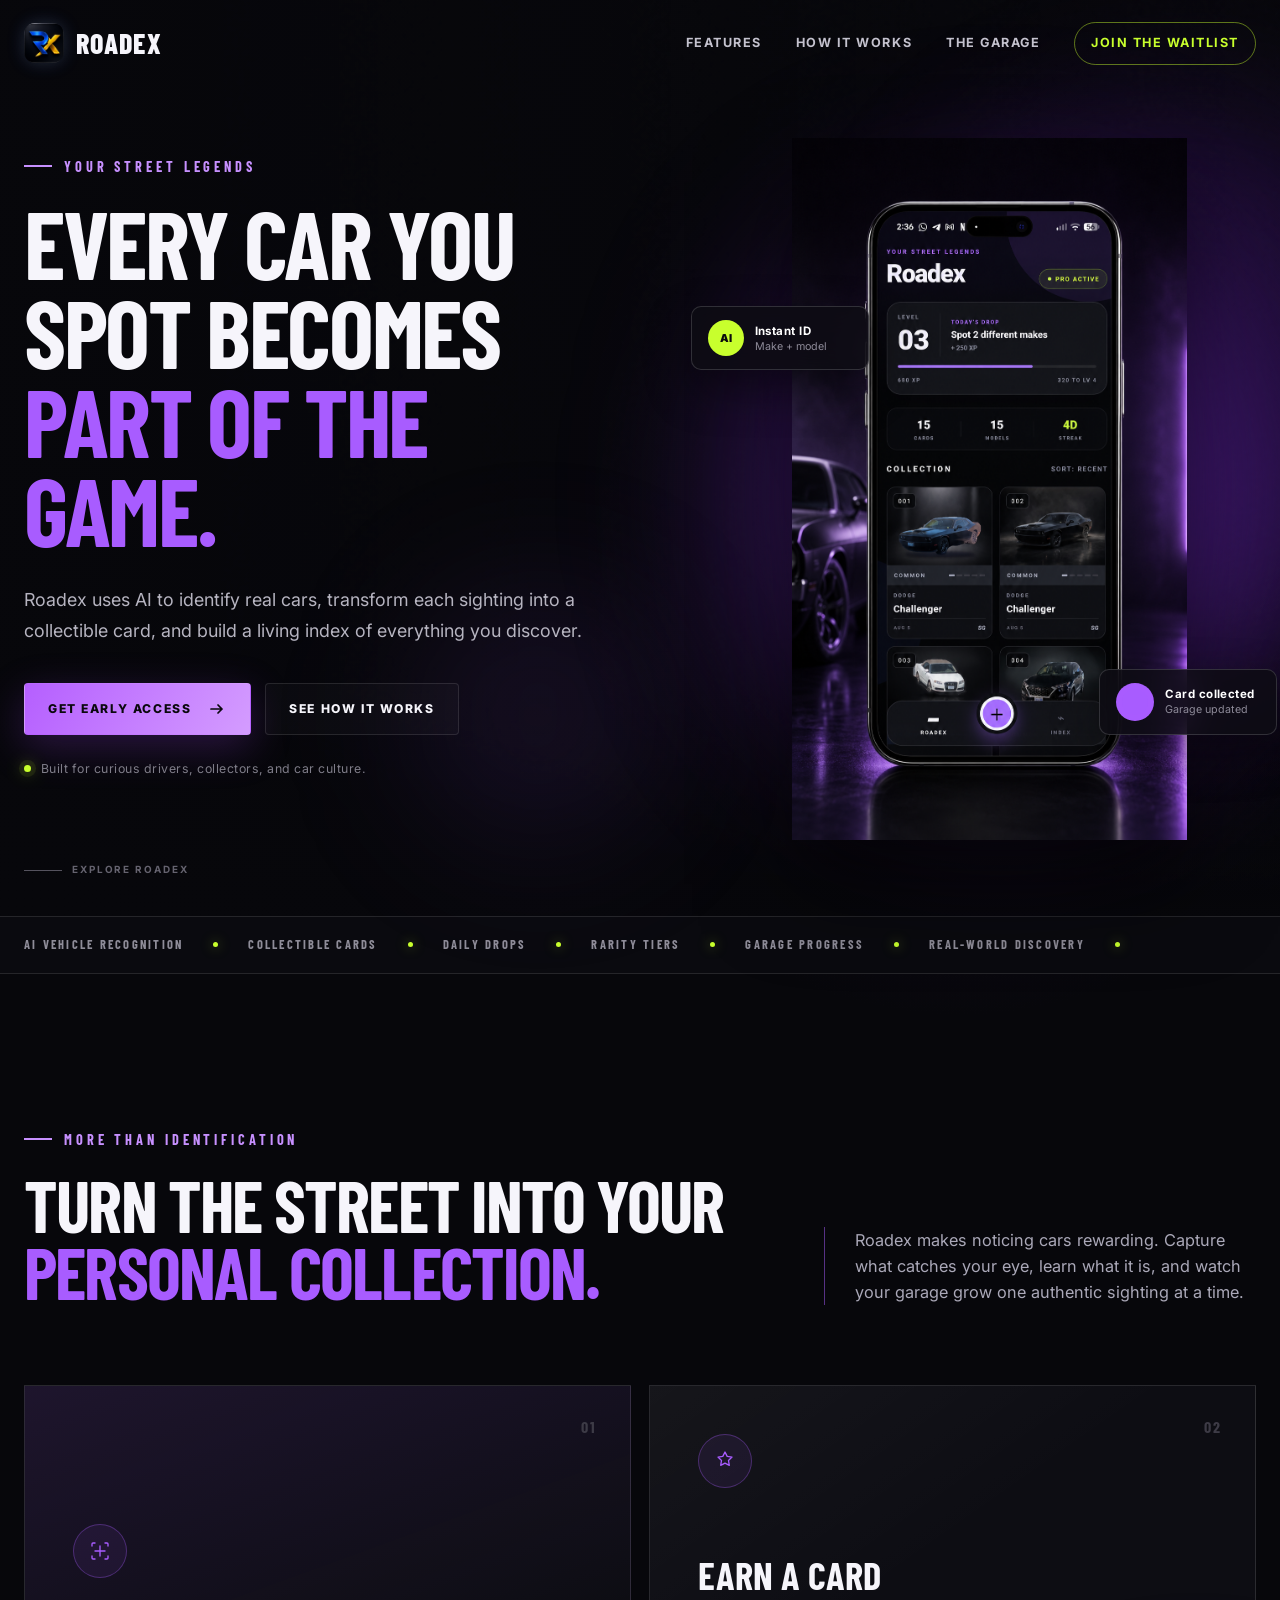
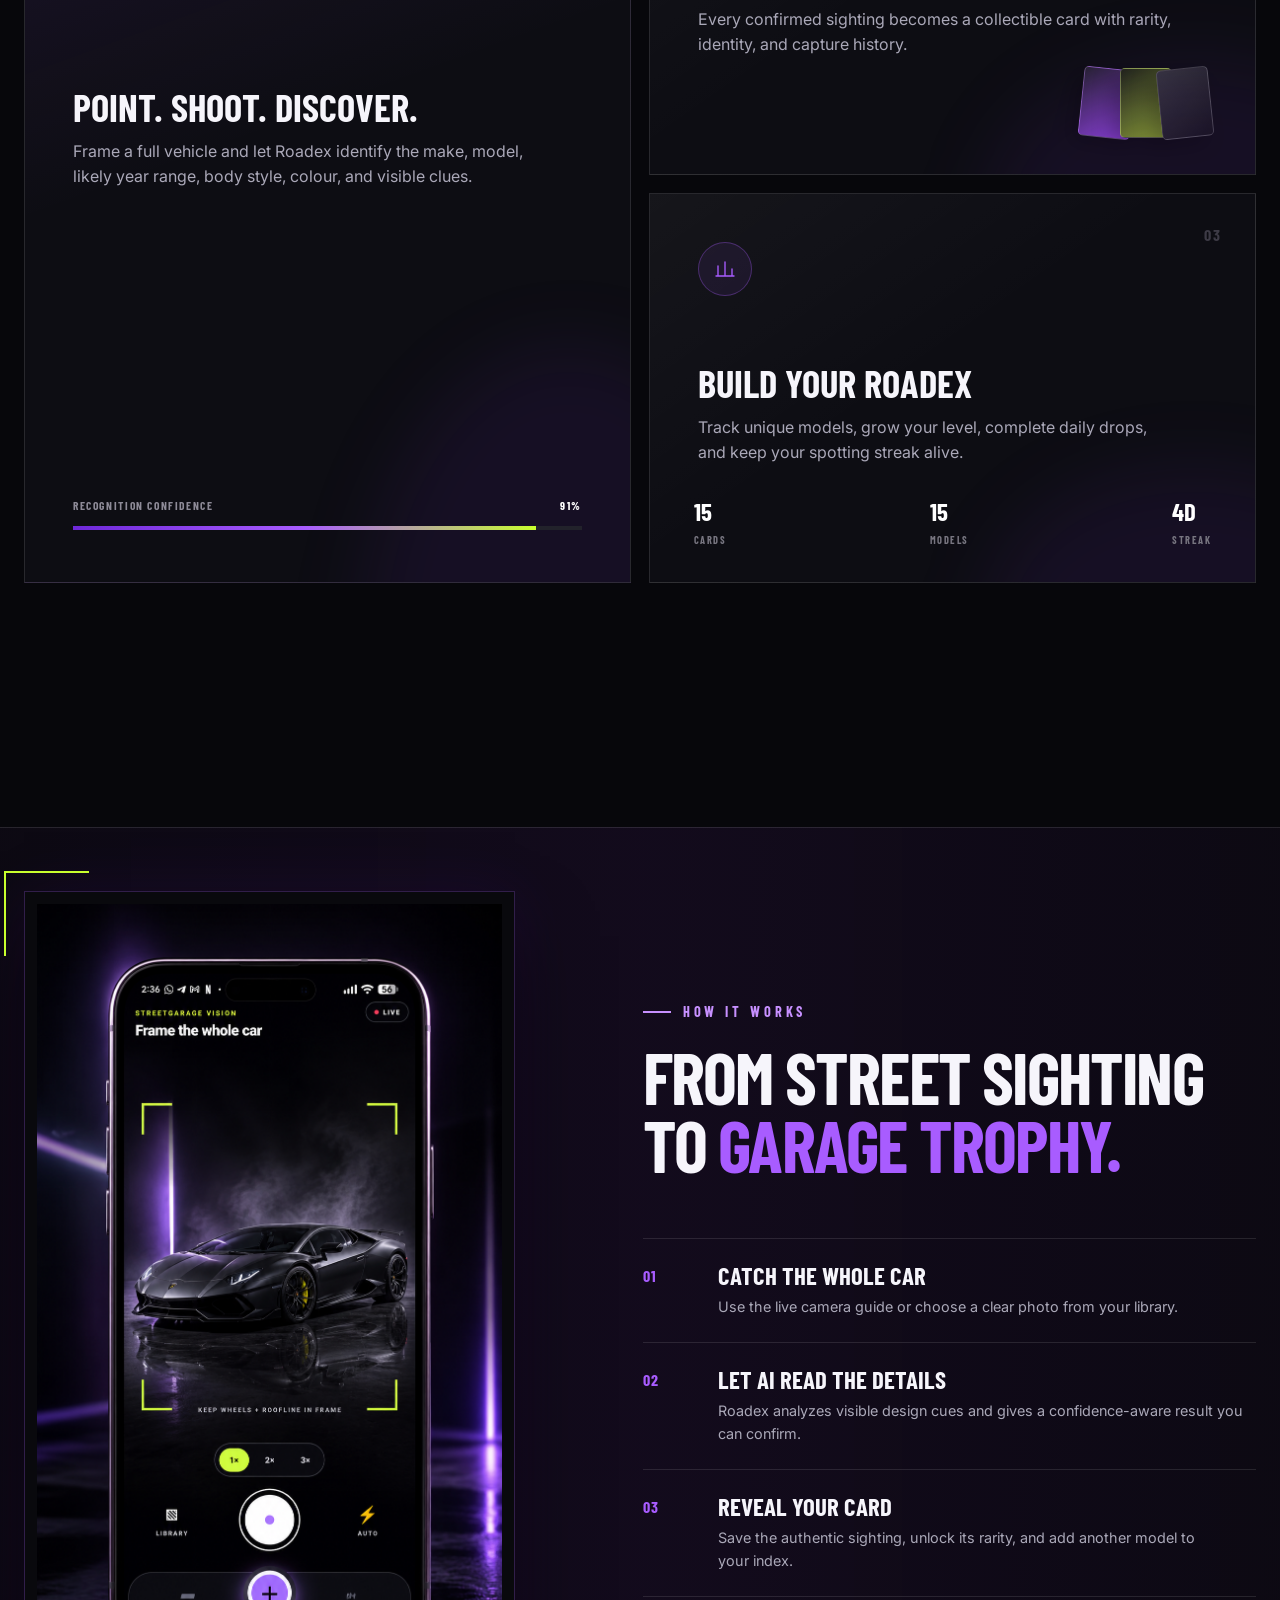
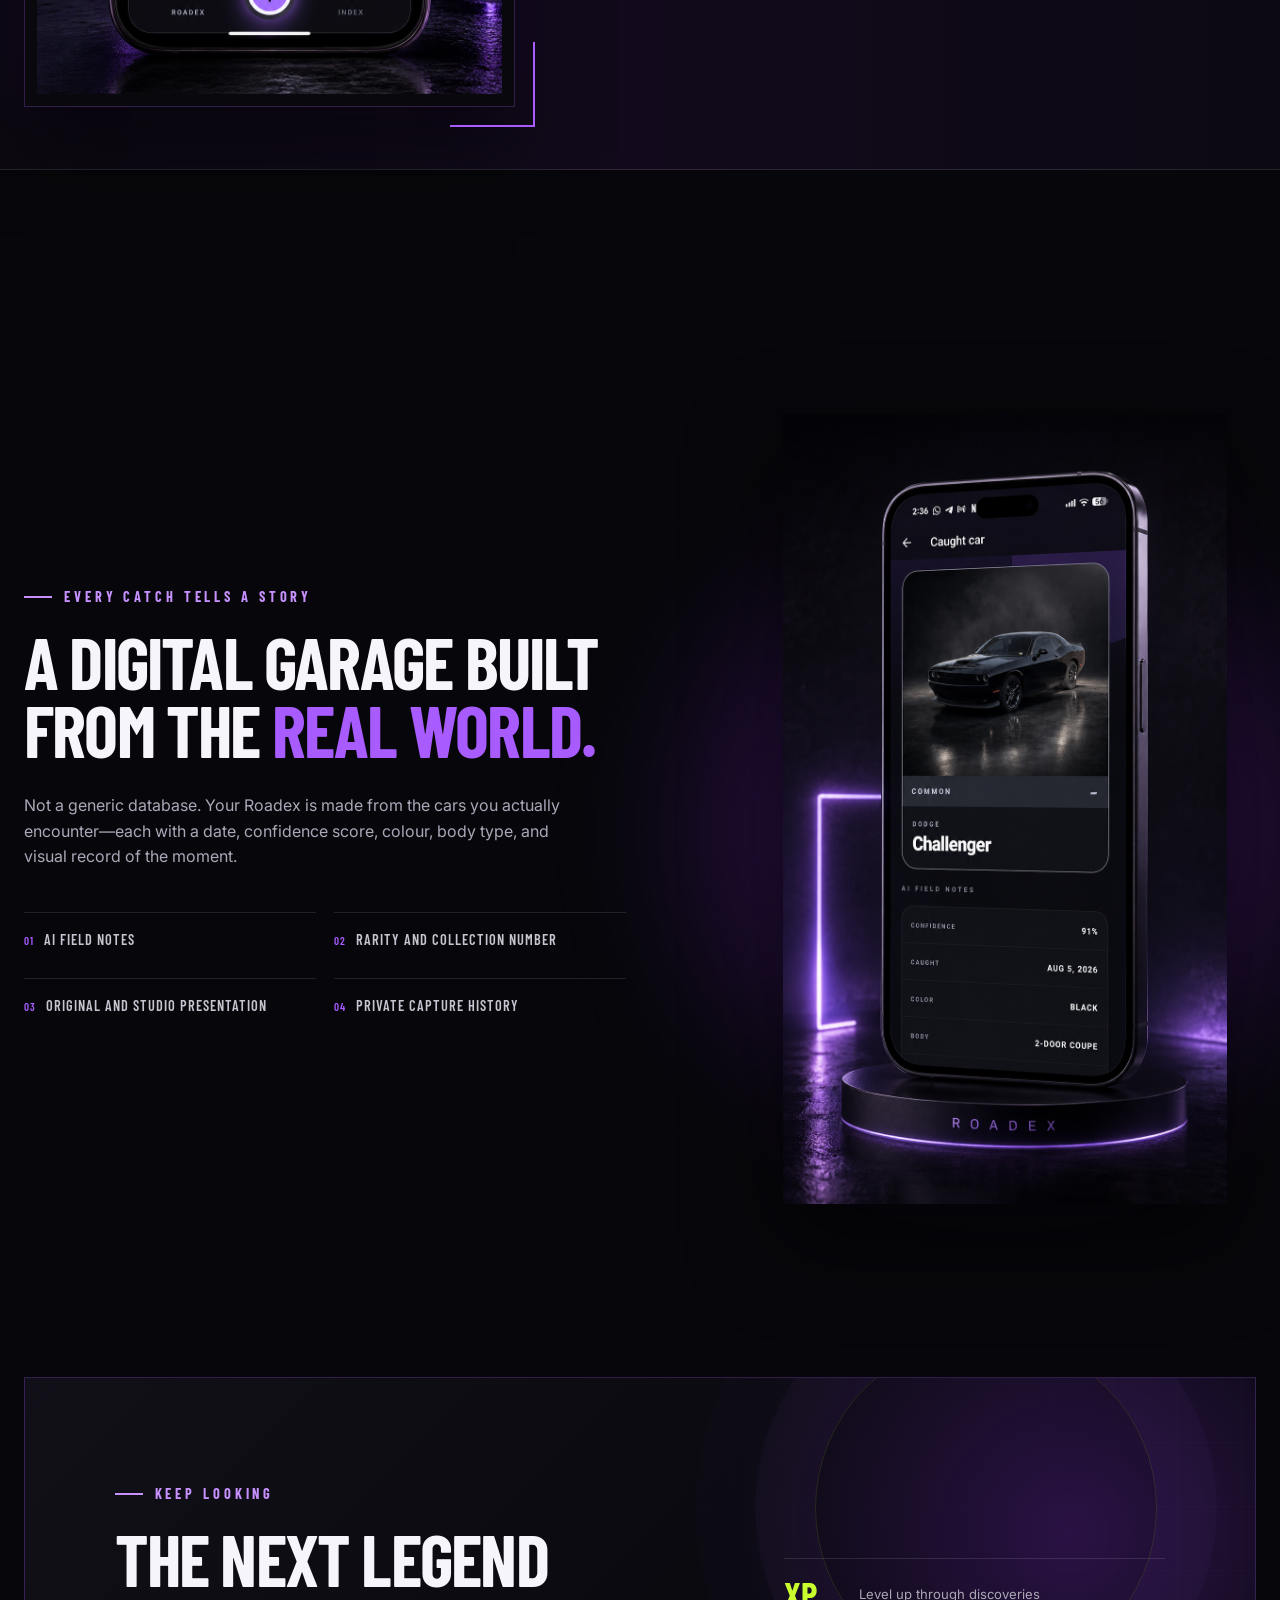
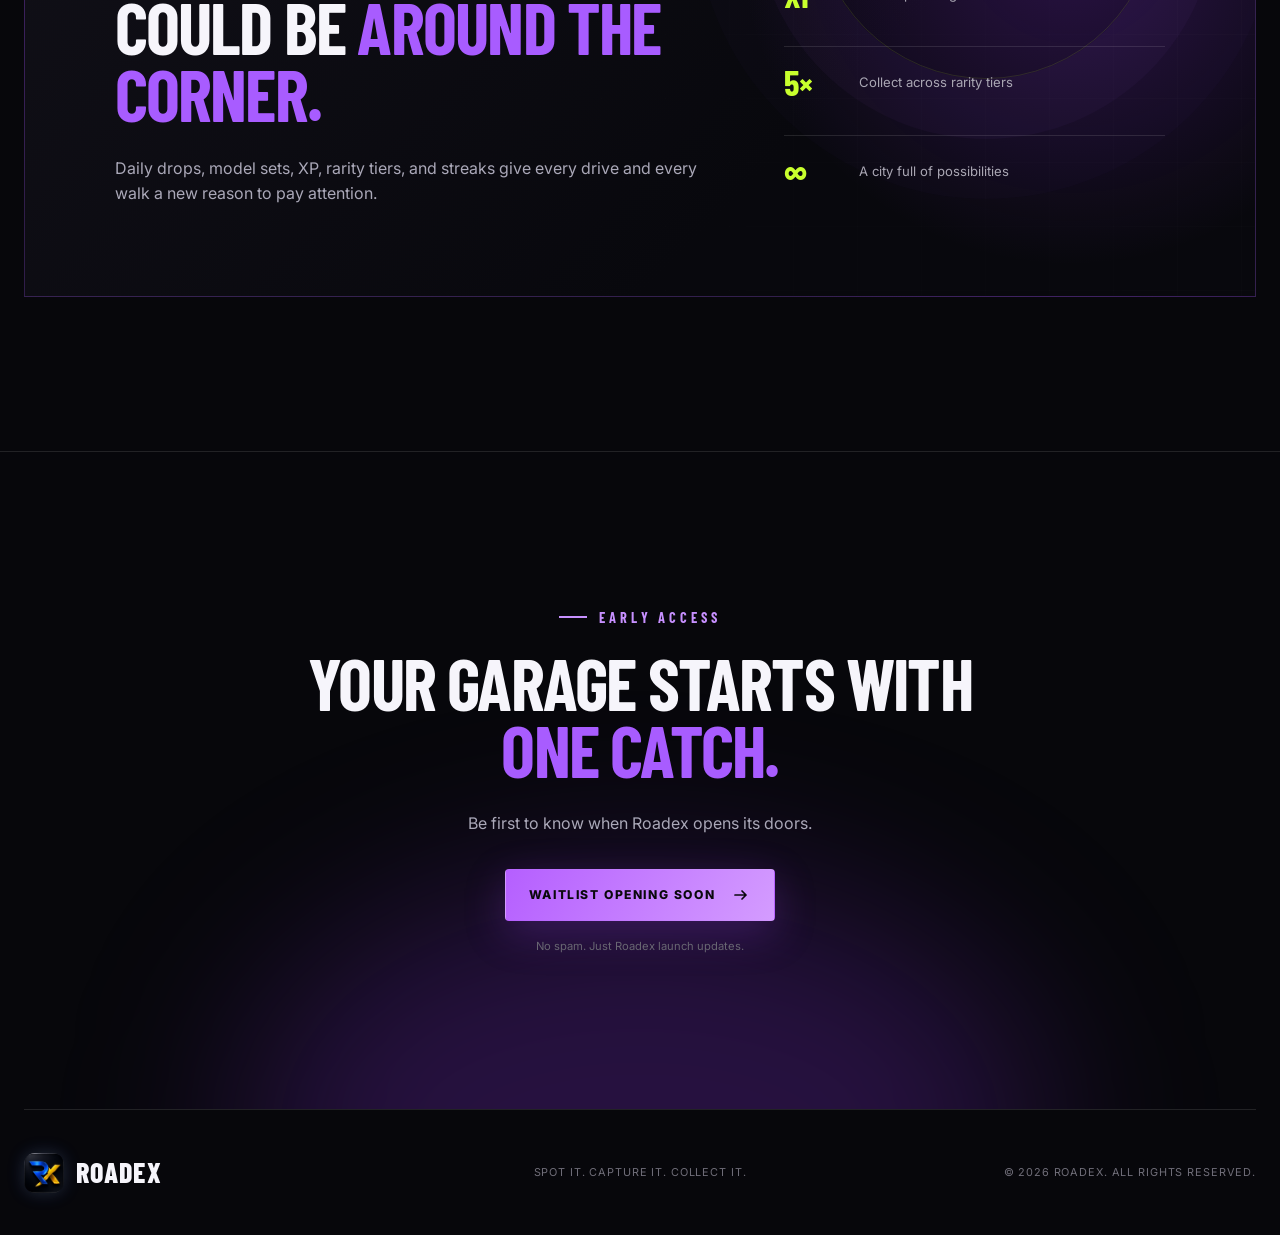
==== commit 5c1a58a2: "Add Roadex logo" ====
--- a/index.html
+++ b/index.html
@@ -10,7 +10,8 @@
     <meta property="og:image" content="assets/roadex-garage.png" />
     <meta property="og:type" content="website" />
     <title>Roadex — Your street legends</title>
-    <link rel="icon" href="data:image/svg+xml,%3Csvg xmlns='http://www.w3.org/2000/svg' viewBox='0 0 64 64'%3E%3Crect width='64' height='64' rx='14' fill='%2307070b'/%3E%3Cpath d='M15 24h38l-7 16H9z' fill='%23a85cff'/%3E%3C/svg%3E" />
+    <link rel="icon" type="image/png" href="assets/roadex-logo.png" />
+    <link rel="apple-touch-icon" href="assets/roadex-logo.png" />
     <link rel="preconnect" href="https://fonts.googleapis.com" />
     <link rel="preconnect" href="https://fonts.gstatic.com" crossorigin />
     <link href="https://fonts.googleapis.com/css2?family=Barlow+Condensed:wght@500;600;700;800&family=Inter:wght@400;500;600;700&display=swap" rel="stylesheet" />
@@ -21,7 +22,7 @@
     <a class="skip-link" href="#main">Skip to content</a>
     <div class="site-shell">
       <header class="site-header" data-header>
-        <a class="wordmark" href="#top" aria-label="Roadex home"><span class="wordmark-mark" aria-hidden="true"></span><span>Roadex</span></a>
+        <a class="wordmark" href="#top" aria-label="Roadex home"><img class="wordmark-logo" src="assets/roadex-logo.png" alt="" width="40" height="40" /><span>Roadex</span></a>
         <button class="menu-toggle" type="button" aria-label="Open navigation" aria-expanded="false" aria-controls="site-navigation" data-menu-toggle><span></span><span></span></button>
         <nav class="site-nav" id="site-navigation" aria-label="Primary navigation" data-menu>
           <a href="#features">Features</a><a href="#how-it-works">How it works</a><a href="#garage">The garage</a><a class="nav-cta" href="#waitlist">Join the waitlist</a>
@@ -96,7 +97,7 @@
         <section class="waitlist section-pad" id="waitlist"><div class="waitlist-glow" aria-hidden="true"></div><div class="waitlist-inner reveal"><p class="eyebrow"><span></span>Early access</p><h2>Your garage starts with <em>one catch.</em></h2><p>Be first to know when Roadex opens its doors.</p><a class="button button-primary waitlist-button" href="#" data-waitlist-link aria-disabled="true">Waitlist opening soon<svg viewBox="0 0 20 20" aria-hidden="true"><path d="M4 10h11M11 6l4 4-4 4" /></svg></a><small>No spam. Just Roadex launch updates.</small></div></section>
       </main>
 
-      <footer class="site-footer"><a class="wordmark" href="#top" aria-label="Roadex home"><span class="wordmark-mark" aria-hidden="true"></span><span>Roadex</span></a><p>Spot it. Capture it. Collect it.</p><p>© <span data-year></span> Roadex. All rights reserved.</p></footer>
+      <footer class="site-footer"><a class="wordmark" href="#top" aria-label="Roadex home"><img class="wordmark-logo" src="assets/roadex-logo.png" alt="" width="40" height="40" loading="lazy" /><span>Roadex</span></a><p>Spot it. Capture it. Collect it.</p><p>© <span data-year></span> Roadex. All rights reserved.</p></footer>
     </div>
   </body>
 </html>
--- a/styles.css
+++ b/styles.css
@@ -56,7 +56,7 @@
 }
 .site-header.scrolled { height: 72px; border-color: var(--line); background: rgba(7, 7, 11, 0.82); backdrop-filter: blur(18px); }
 .wordmark { display: inline-flex; align-items: center; gap: 12px; font-family: var(--font-display); font-size: 1.75rem; font-weight: 800; letter-spacing: 0.04em; text-transform: uppercase; }
-.wordmark-mark { display: inline-block; width: 28px; height: 9px; background: linear-gradient(90deg, var(--purple), #d0a2ff); clip-path: polygon(12% 0, 100% 0, 86% 100%, 0 100%); }
+.wordmark-logo { width: 40px; height: 40px; flex: 0 0 40px; object-fit: cover; border-radius: 11px; box-shadow: 0 0 18px rgba(45, 116, 255, 0.2), 0 0 16px rgba(255, 190, 0, 0.08); }
 .site-nav { display: flex; align-items: center; gap: 34px; }
 .site-nav a { color: #c4c2ce; font-size: 0.79rem; font-weight: 700; letter-spacing: 0.12em; text-transform: uppercase; transition: color 180ms ease; }
 .site-nav a:hover, .site-nav a:focus-visible { color: var(--text); }
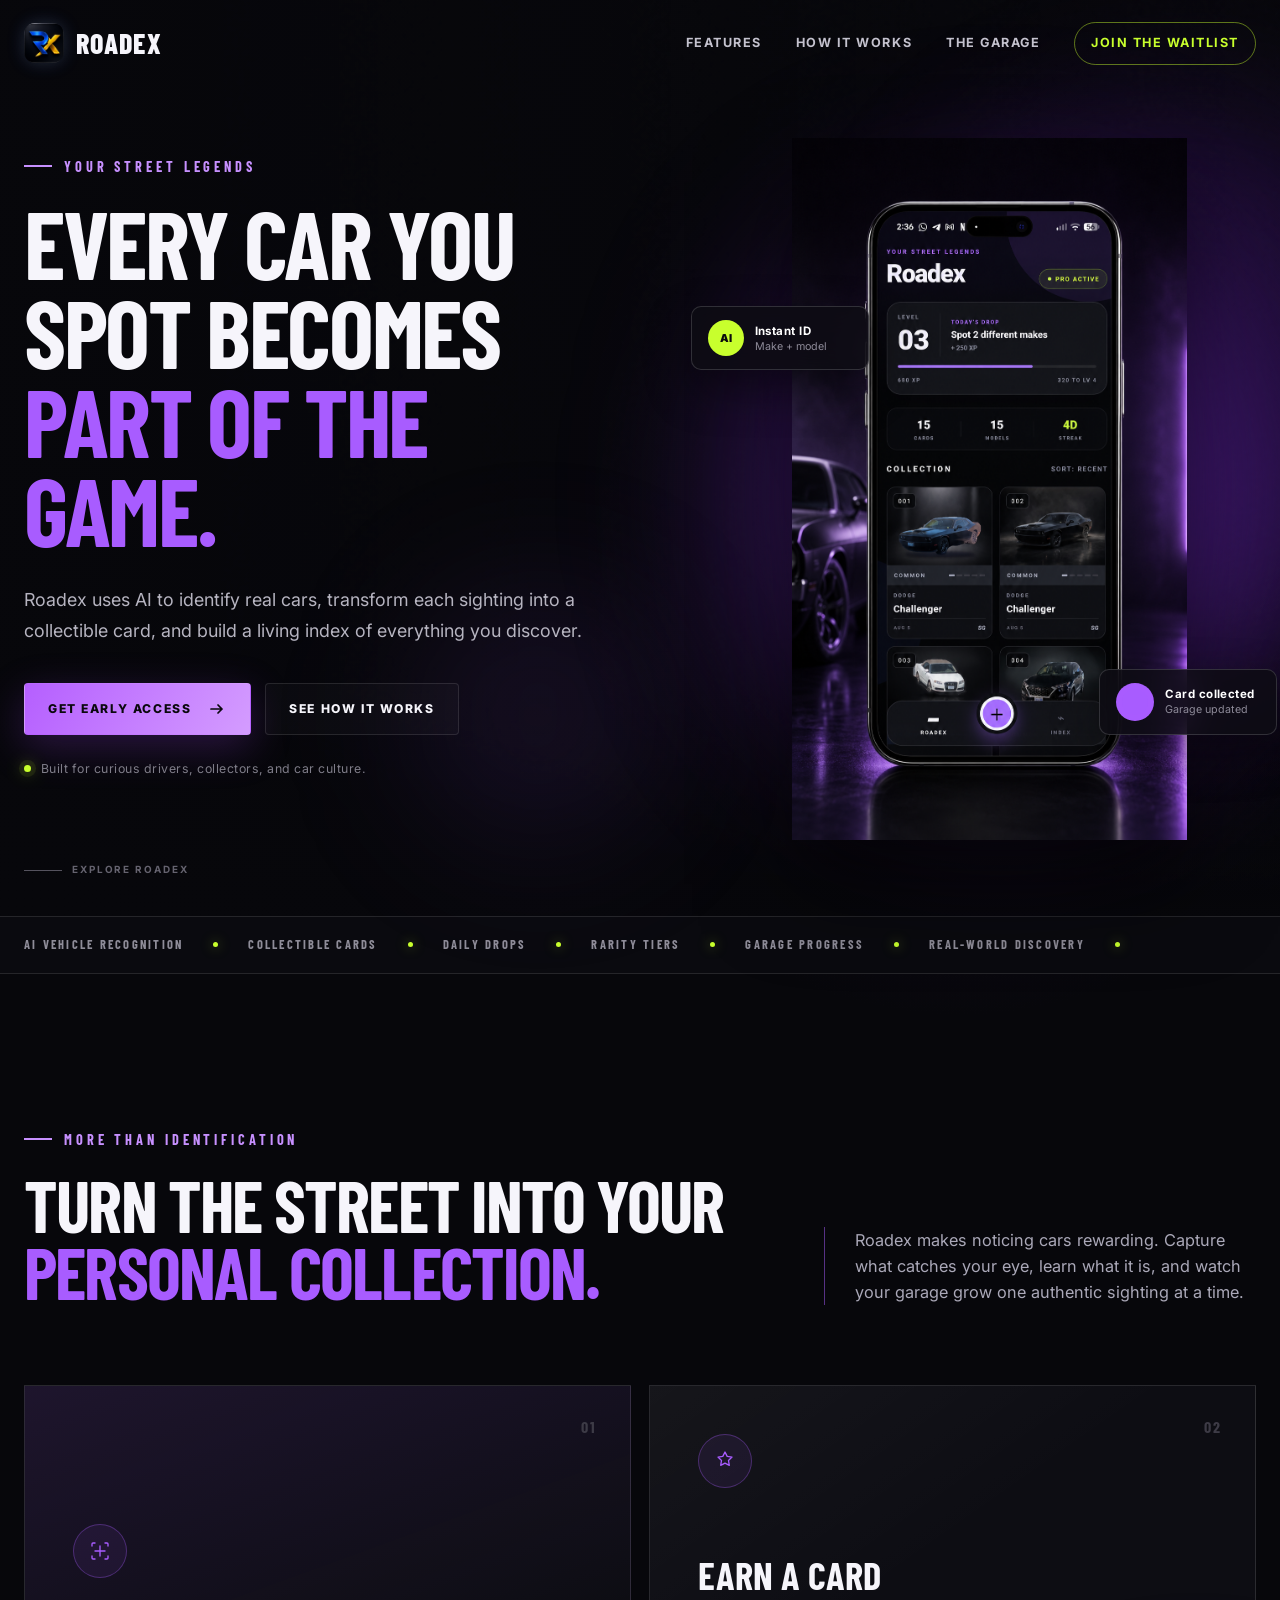
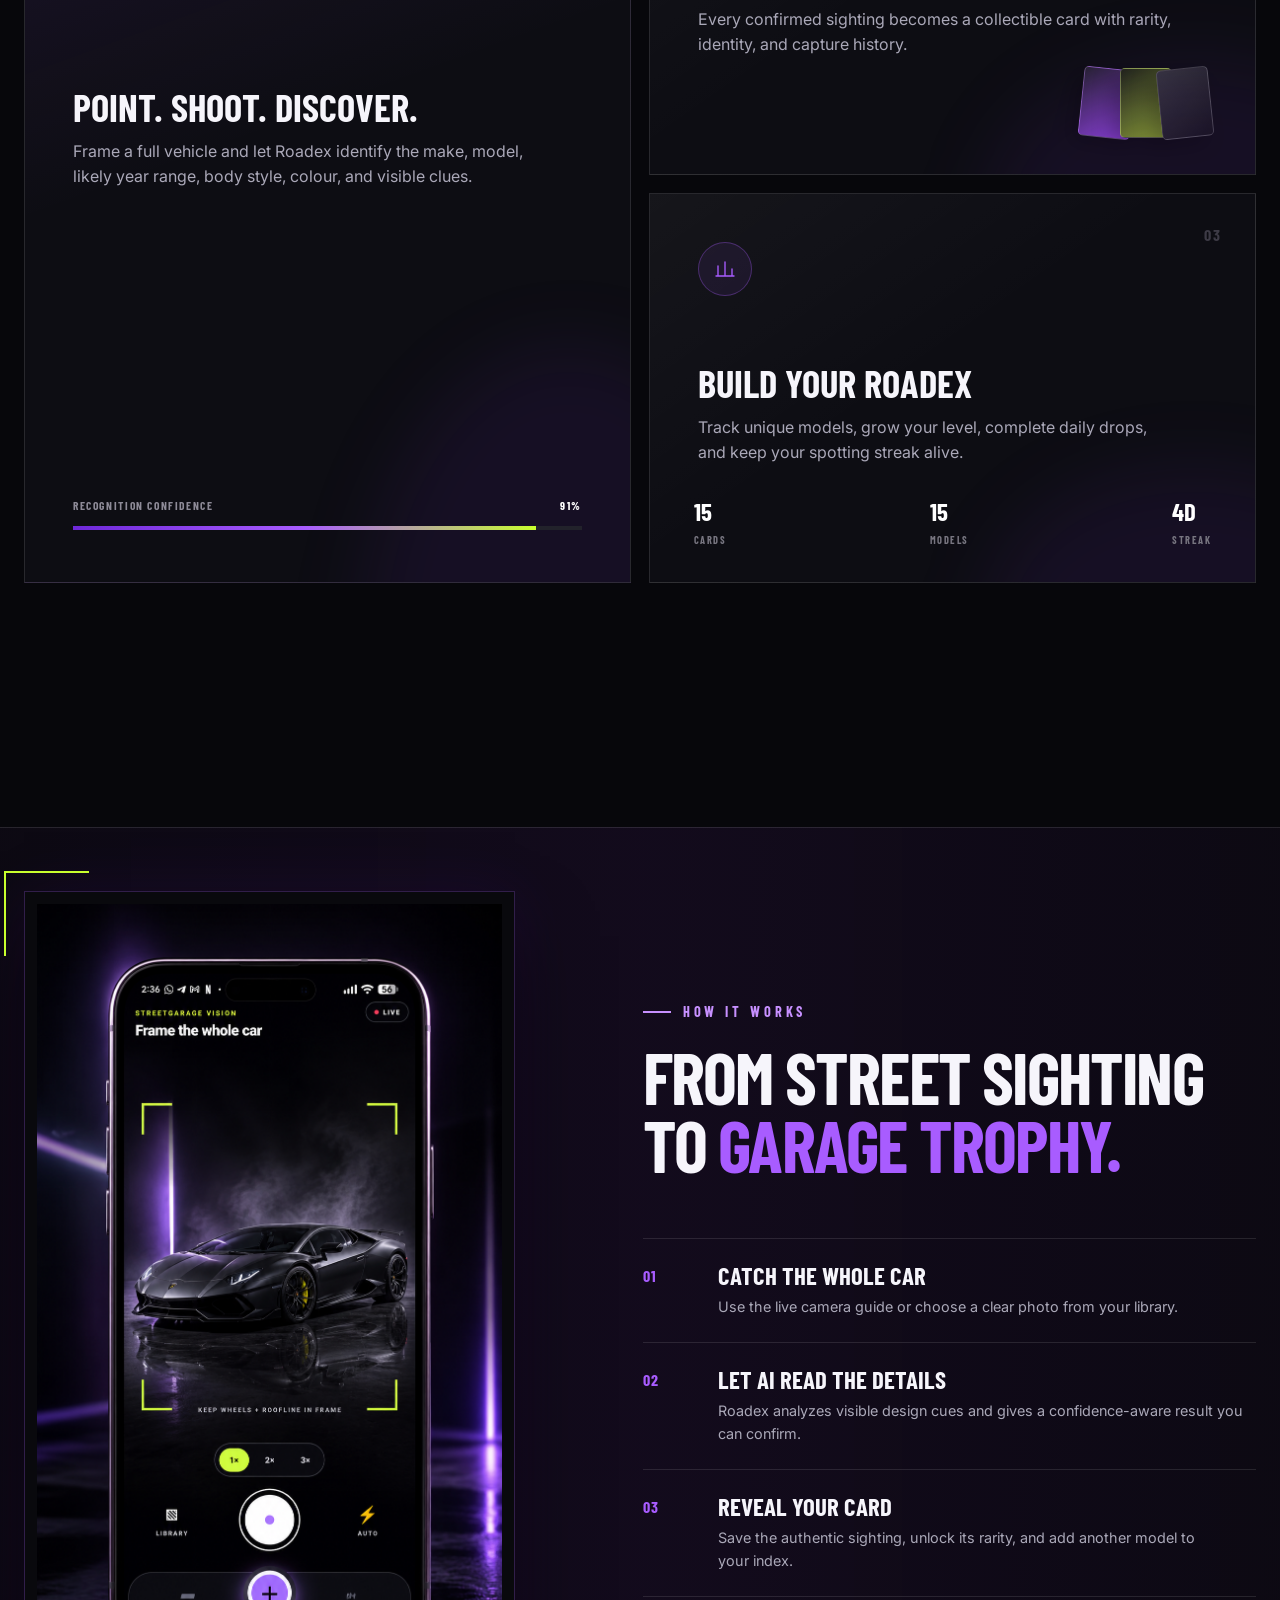
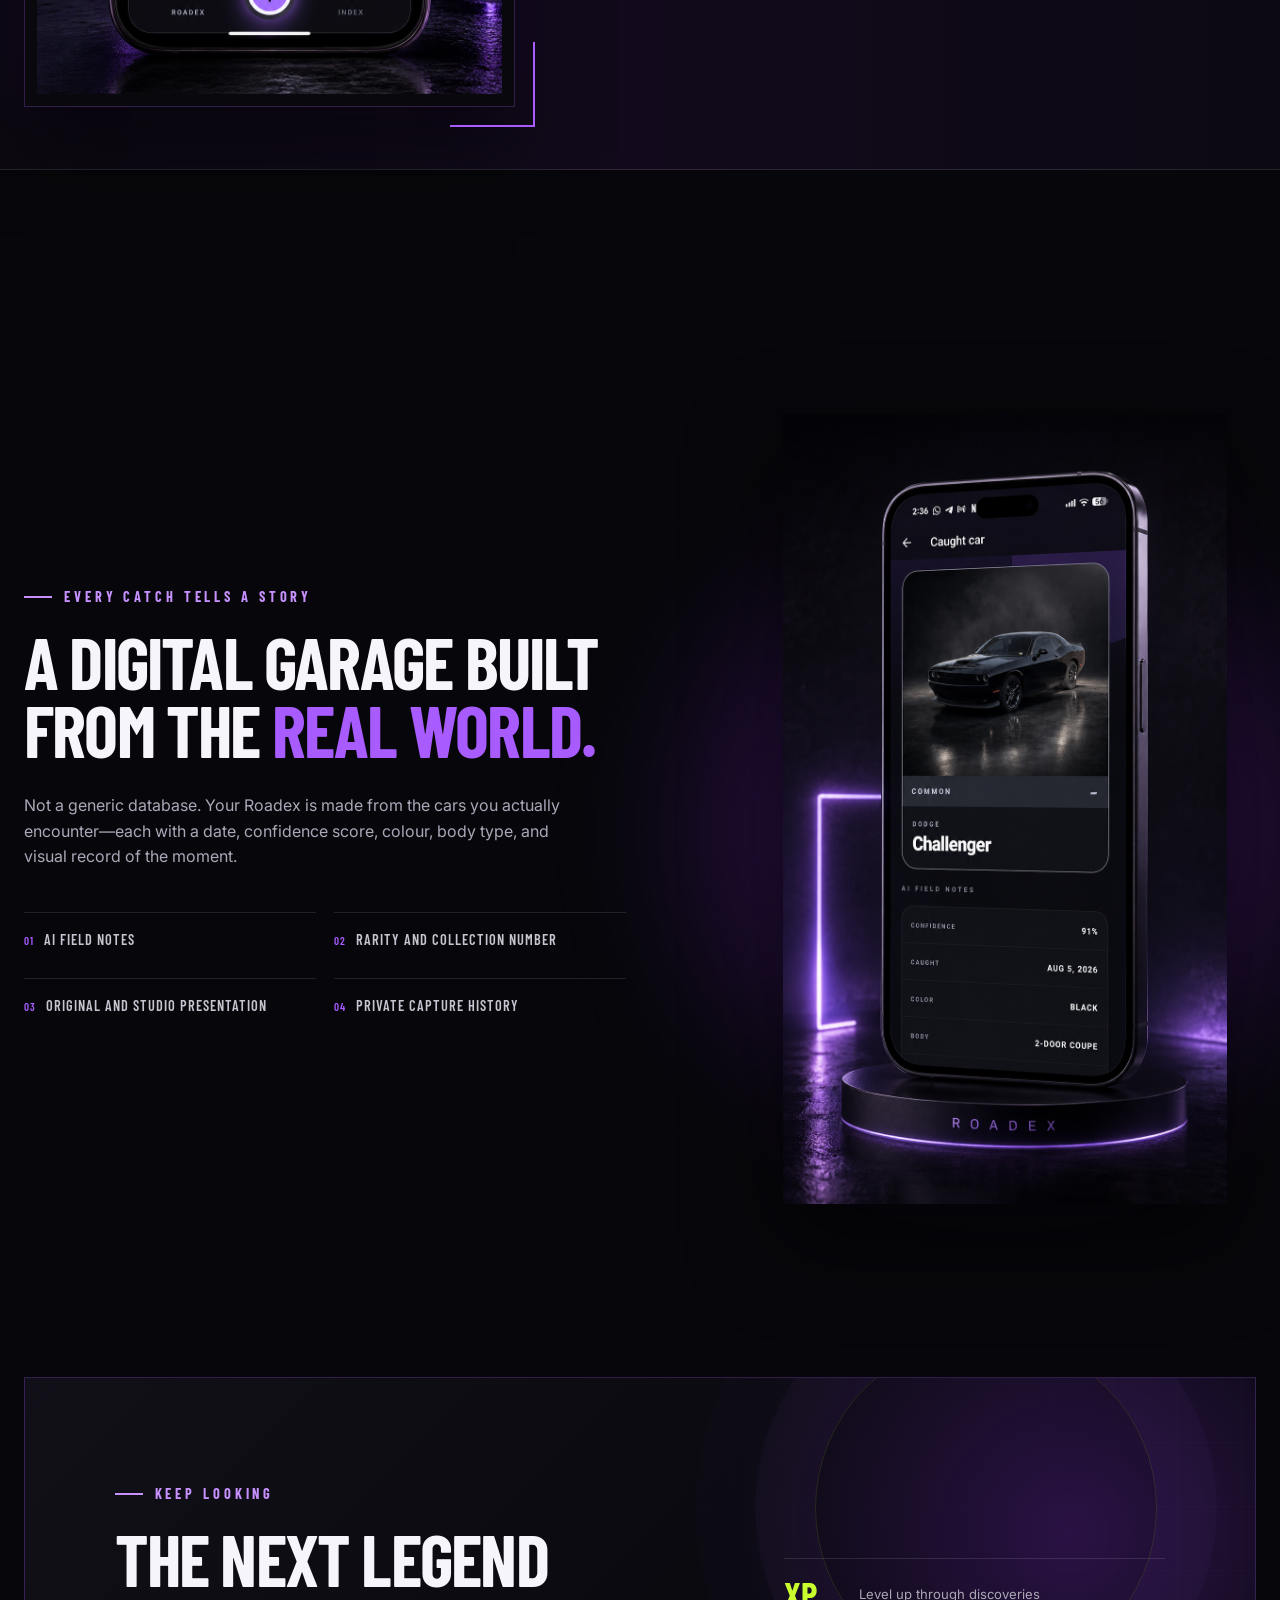
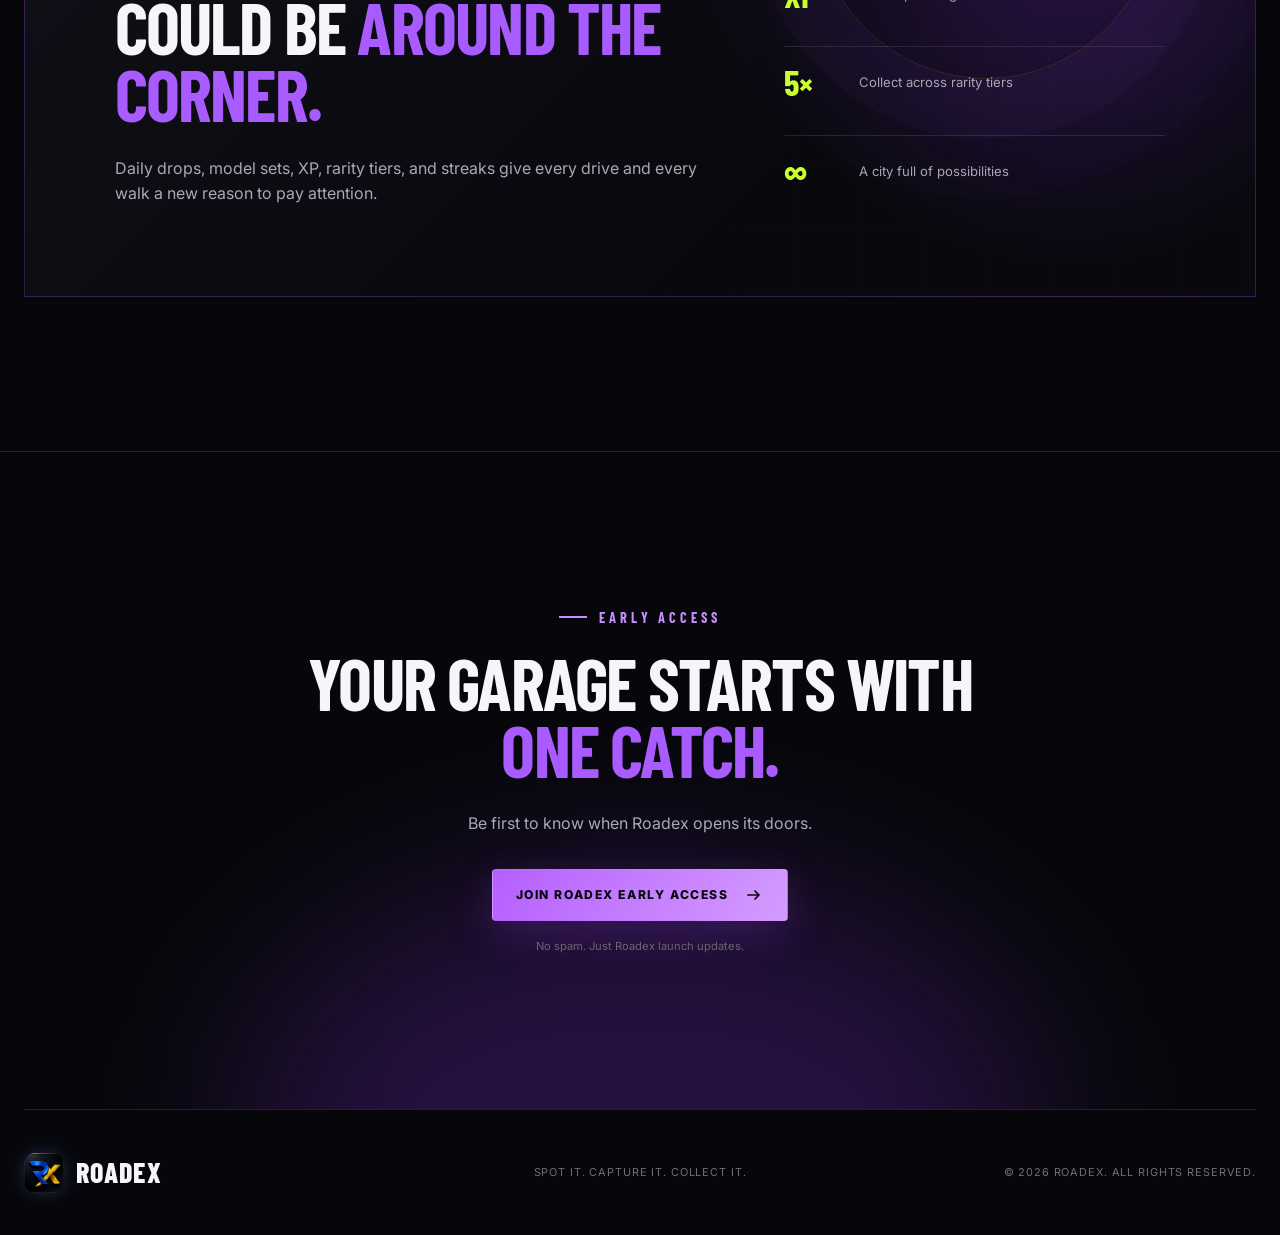
==== commit 78d3afd2: "Add early access form link" ====
--- a/index.html
+++ b/index.html
@@ -25,7 +25,7 @@
         <a class="wordmark" href="#top" aria-label="Roadex home"><img class="wordmark-logo" src="assets/roadex-logo.png" alt="" width="40" height="40" /><span>Roadex</span></a>
         <button class="menu-toggle" type="button" aria-label="Open navigation" aria-expanded="false" aria-controls="site-navigation" data-menu-toggle><span></span><span></span></button>
         <nav class="site-nav" id="site-navigation" aria-label="Primary navigation" data-menu>
-          <a href="#features">Features</a><a href="#how-it-works">How it works</a><a href="#garage">The garage</a><a class="nav-cta" href="#waitlist">Join the waitlist</a>
+          <a href="#features">Features</a><a href="#how-it-works">How it works</a><a href="#garage">The garage</a><a class="nav-cta" href="https://docs.google.com/forms/d/e/1FAIpQLSeCvpvAKjMLf7wb1W8EjqXW50MxvFbeFoth-qyaE__SoUPwaA/viewform?usp=publish-editor" data-waitlist-link target="_blank" rel="noopener noreferrer">Join the waitlist</a>
         </nav>
       </header>
 
@@ -37,7 +37,7 @@
             <h1>Every car you spot becomes <em>part of the game.</em></h1>
             <p class="hero-lede">Roadex uses AI to identify real cars, transform each sighting into a collectible card, and build a living index of everything you discover.</p>
             <div class="hero-actions">
-              <a class="button button-primary" href="#waitlist">Get early access<svg viewBox="0 0 20 20" aria-hidden="true"><path d="M4 10h11M11 6l4 4-4 4" /></svg></a>
+              <a class="button button-primary" href="https://docs.google.com/forms/d/e/1FAIpQLSeCvpvAKjMLf7wb1W8EjqXW50MxvFbeFoth-qyaE__SoUPwaA/viewform?usp=publish-editor" data-waitlist-link target="_blank" rel="noopener noreferrer">Get early access<svg viewBox="0 0 20 20" aria-hidden="true"><path d="M4 10h11M11 6l4 4-4 4" /></svg></a>
               <a class="button button-ghost" href="#how-it-works">See how it works</a>
             </div>
             <div class="hero-note"><span class="pulse-dot" aria-hidden="true"></span><span>Built for curious drivers, collectors, and car culture.</span></div>
@@ -94,7 +94,7 @@
 
         <section class="game-section section-pad"><div class="game-panel reveal"><div class="game-grid" aria-hidden="true"></div><div class="game-copy"><p class="eyebrow"><span></span>Keep looking</p><h2>The next legend could be <em>around the corner.</em></h2><p>Daily drops, model sets, XP, rarity tiers, and streaks give every drive and every walk a new reason to pay attention.</p></div><div class="game-stats" aria-label="Roadex game features"><div><b>XP</b><span>Level up through discoveries</span></div><div><b>5×</b><span>Collect across rarity tiers</span></div><div><b>∞</b><span>A city full of possibilities</span></div></div></div></section>
 
-        <section class="waitlist section-pad" id="waitlist"><div class="waitlist-glow" aria-hidden="true"></div><div class="waitlist-inner reveal"><p class="eyebrow"><span></span>Early access</p><h2>Your garage starts with <em>one catch.</em></h2><p>Be first to know when Roadex opens its doors.</p><a class="button button-primary waitlist-button" href="#" data-waitlist-link aria-disabled="true">Waitlist opening soon<svg viewBox="0 0 20 20" aria-hidden="true"><path d="M4 10h11M11 6l4 4-4 4" /></svg></a><small>No spam. Just Roadex launch updates.</small></div></section>
+        <section class="waitlist section-pad" id="waitlist"><div class="waitlist-glow" aria-hidden="true"></div><div class="waitlist-inner reveal"><p class="eyebrow"><span></span>Early access</p><h2>Your garage starts with <em>one catch.</em></h2><p>Be first to know when Roadex opens its doors.</p><a class="button button-primary waitlist-button" href="https://docs.google.com/forms/d/e/1FAIpQLSeCvpvAKjMLf7wb1W8EjqXW50MxvFbeFoth-qyaE__SoUPwaA/viewform?usp=publish-editor" data-waitlist-link target="_blank" rel="noopener noreferrer">Join Roadex Early Access<svg viewBox="0 0 20 20" aria-hidden="true"><path d="M4 10h11M11 6l4 4-4 4" /></svg></a><small>No spam. Just Roadex launch updates.</small></div></section>
       </main>
 
       <footer class="site-footer"><a class="wordmark" href="#top" aria-label="Roadex home"><img class="wordmark-logo" src="assets/roadex-logo.png" alt="" width="40" height="40" loading="lazy" /><span>Roadex</span></a><p>Spot it. Capture it. Collect it.</p><p>© <span data-year></span> Roadex. All rights reserved.</p></footer>
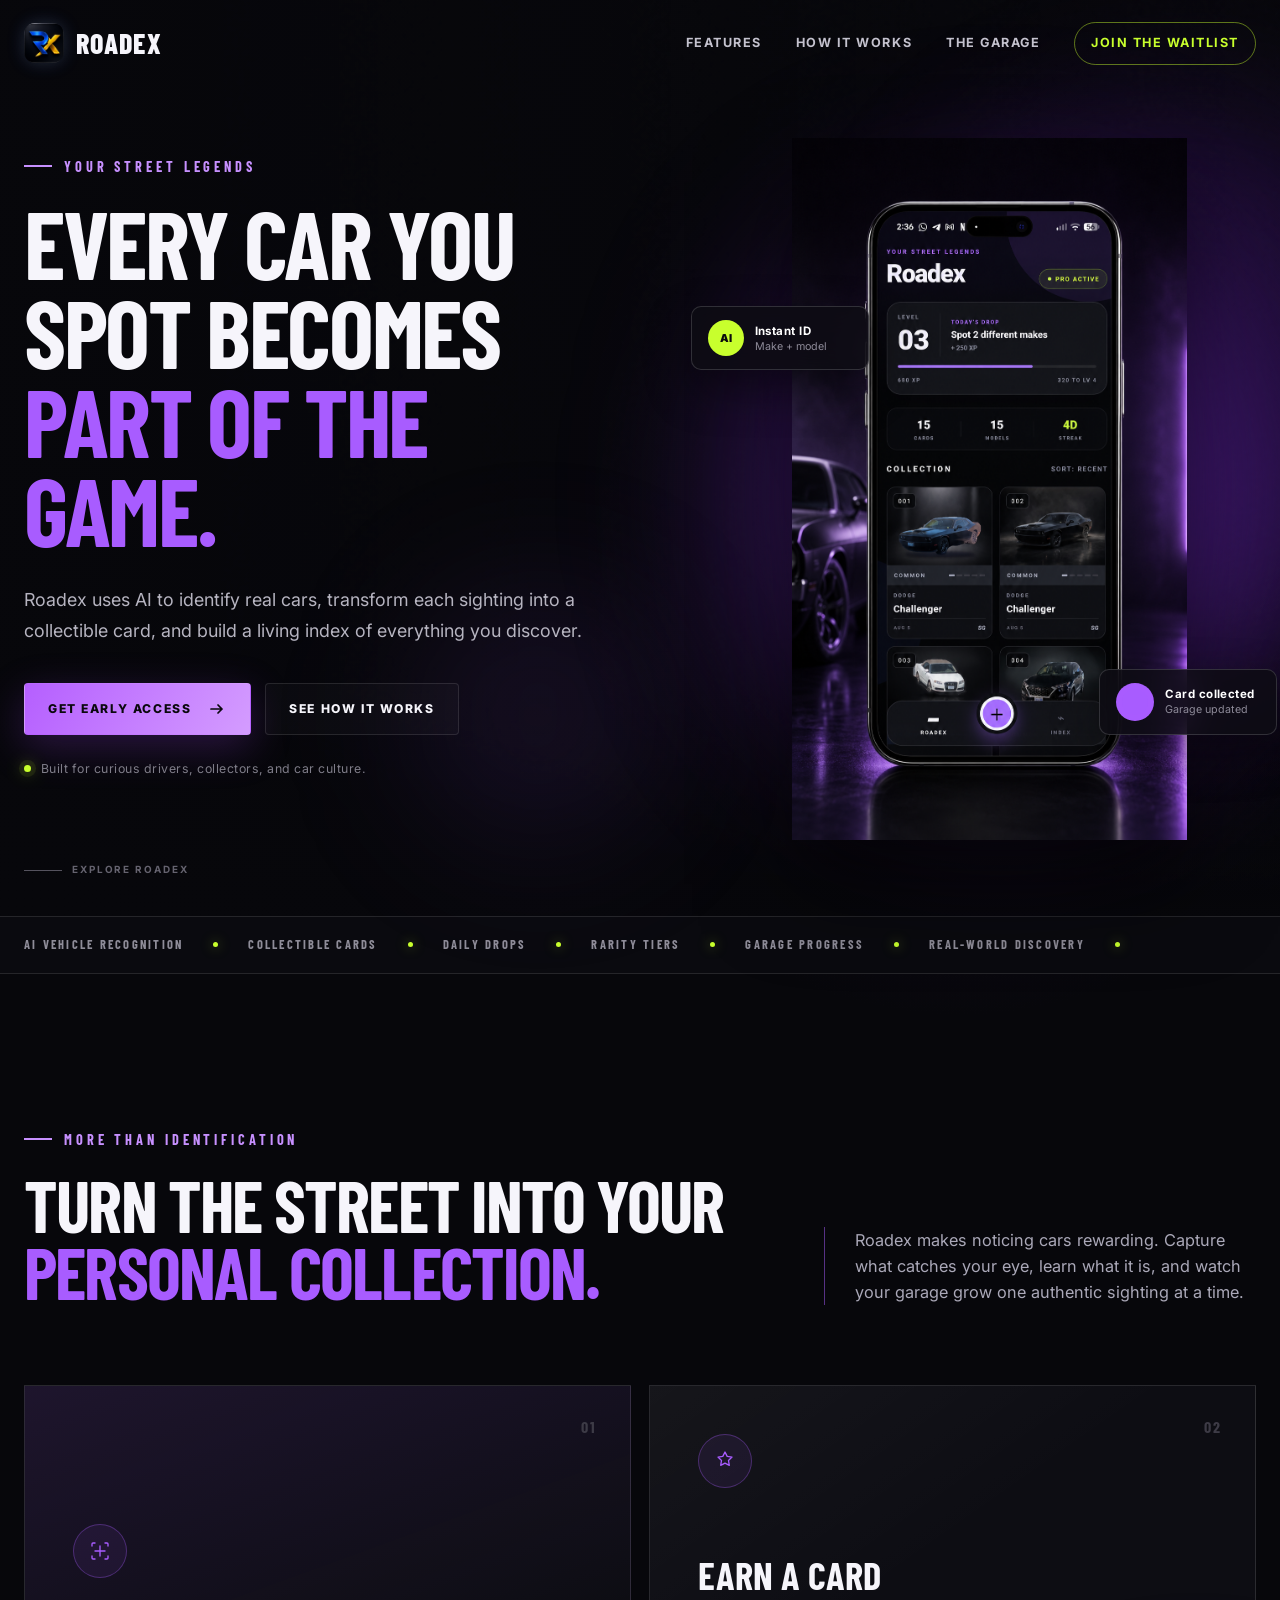
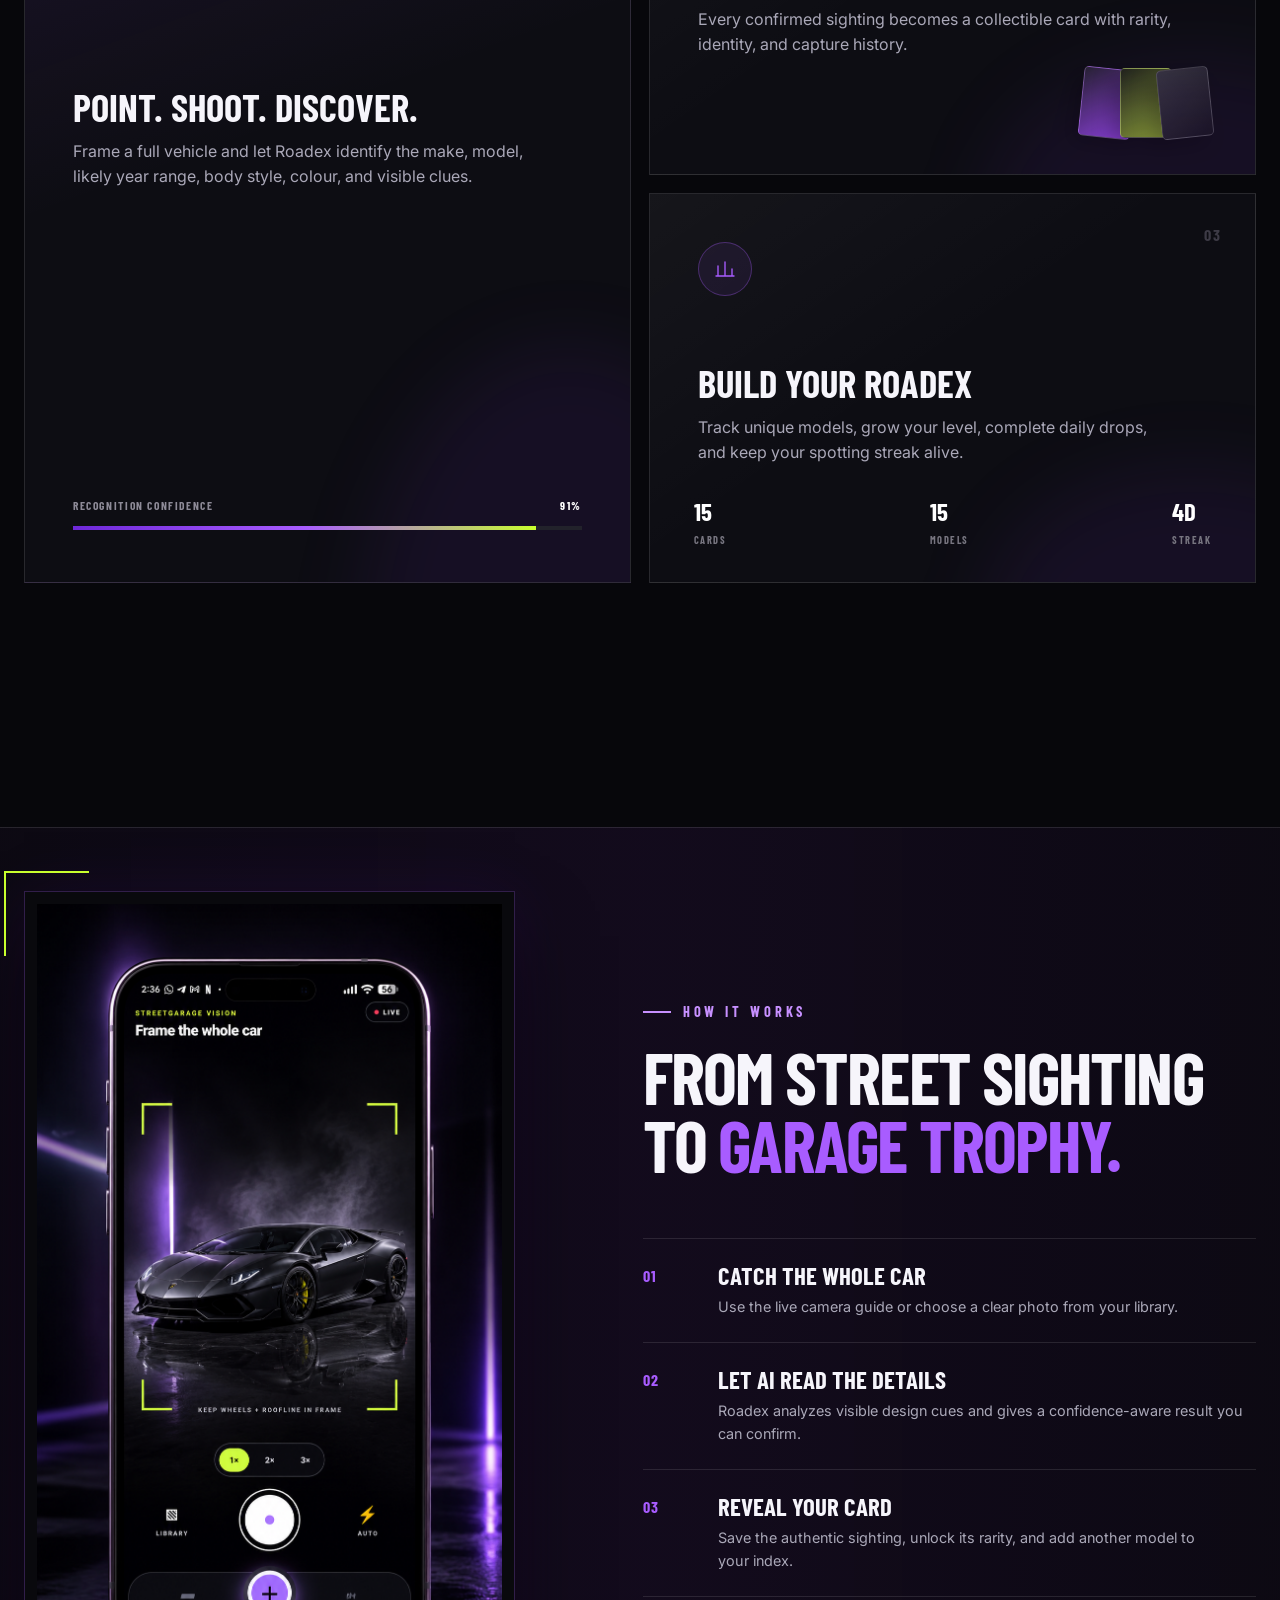
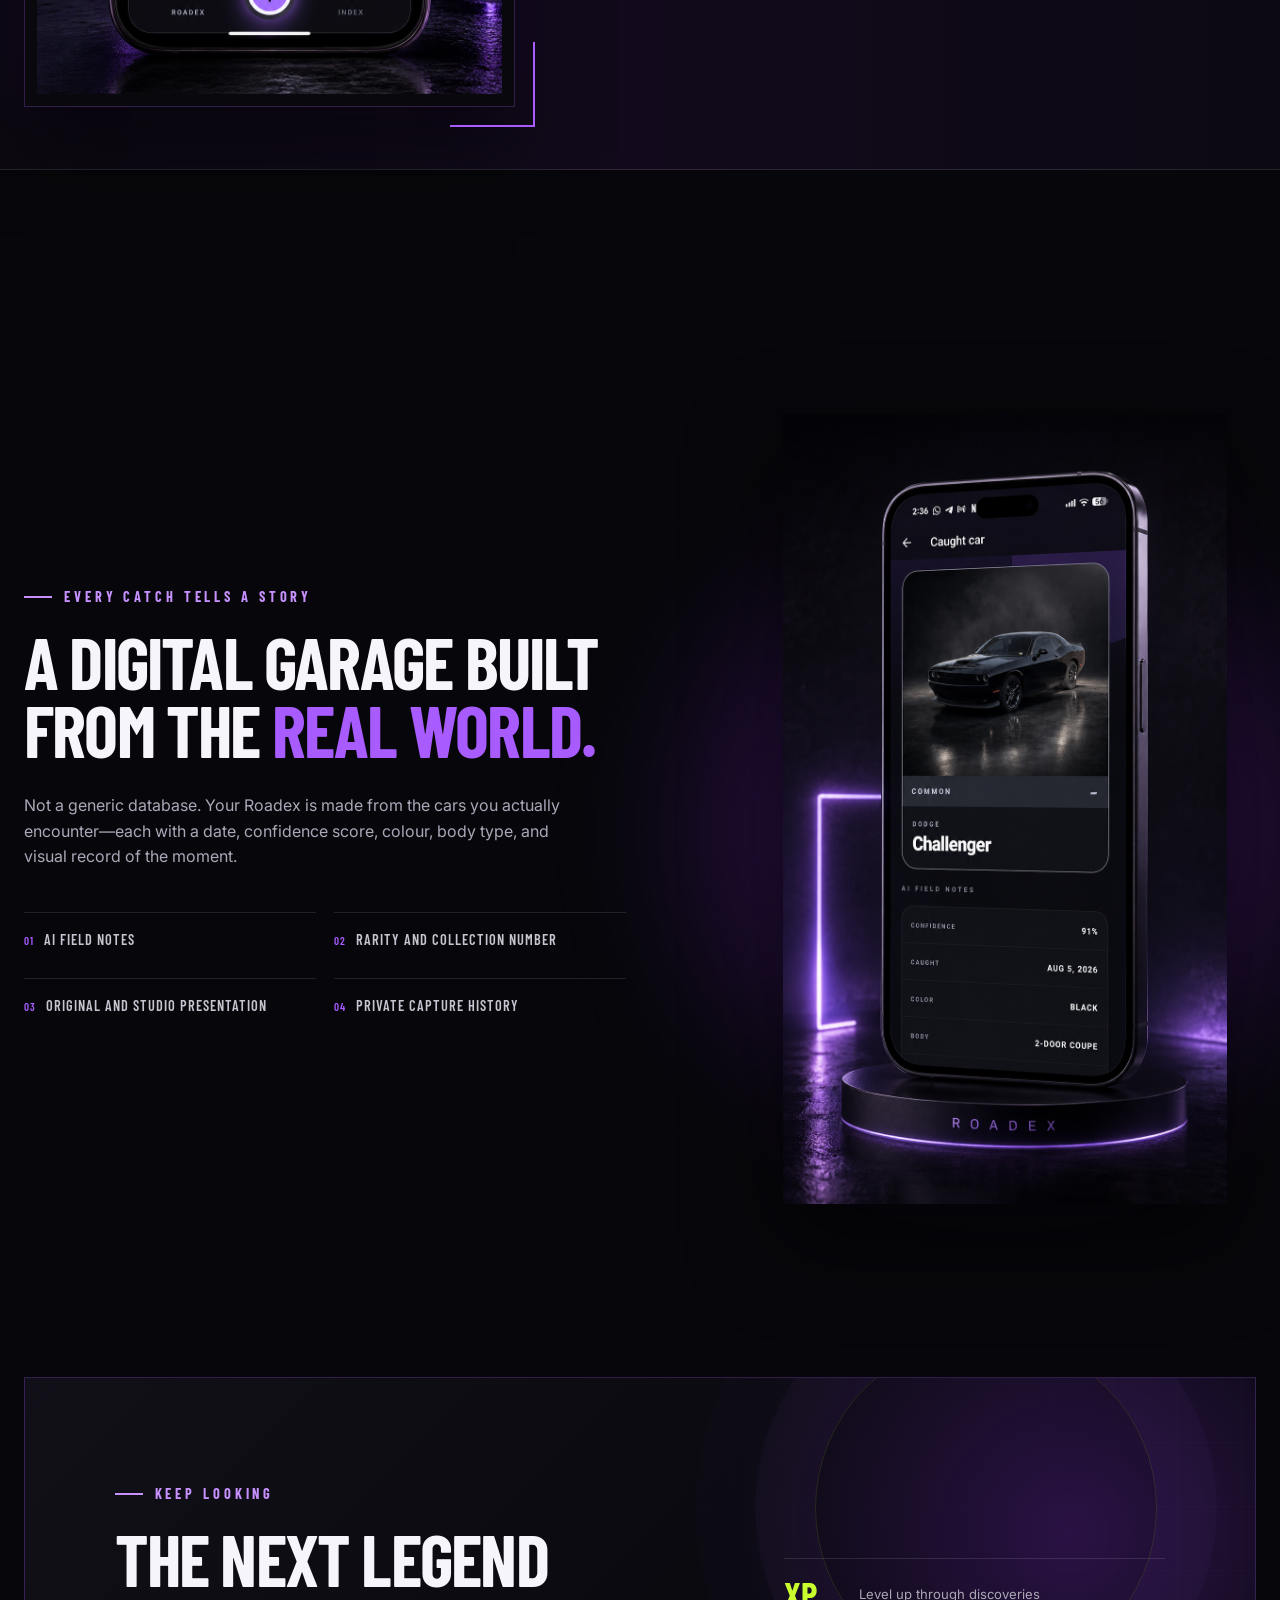
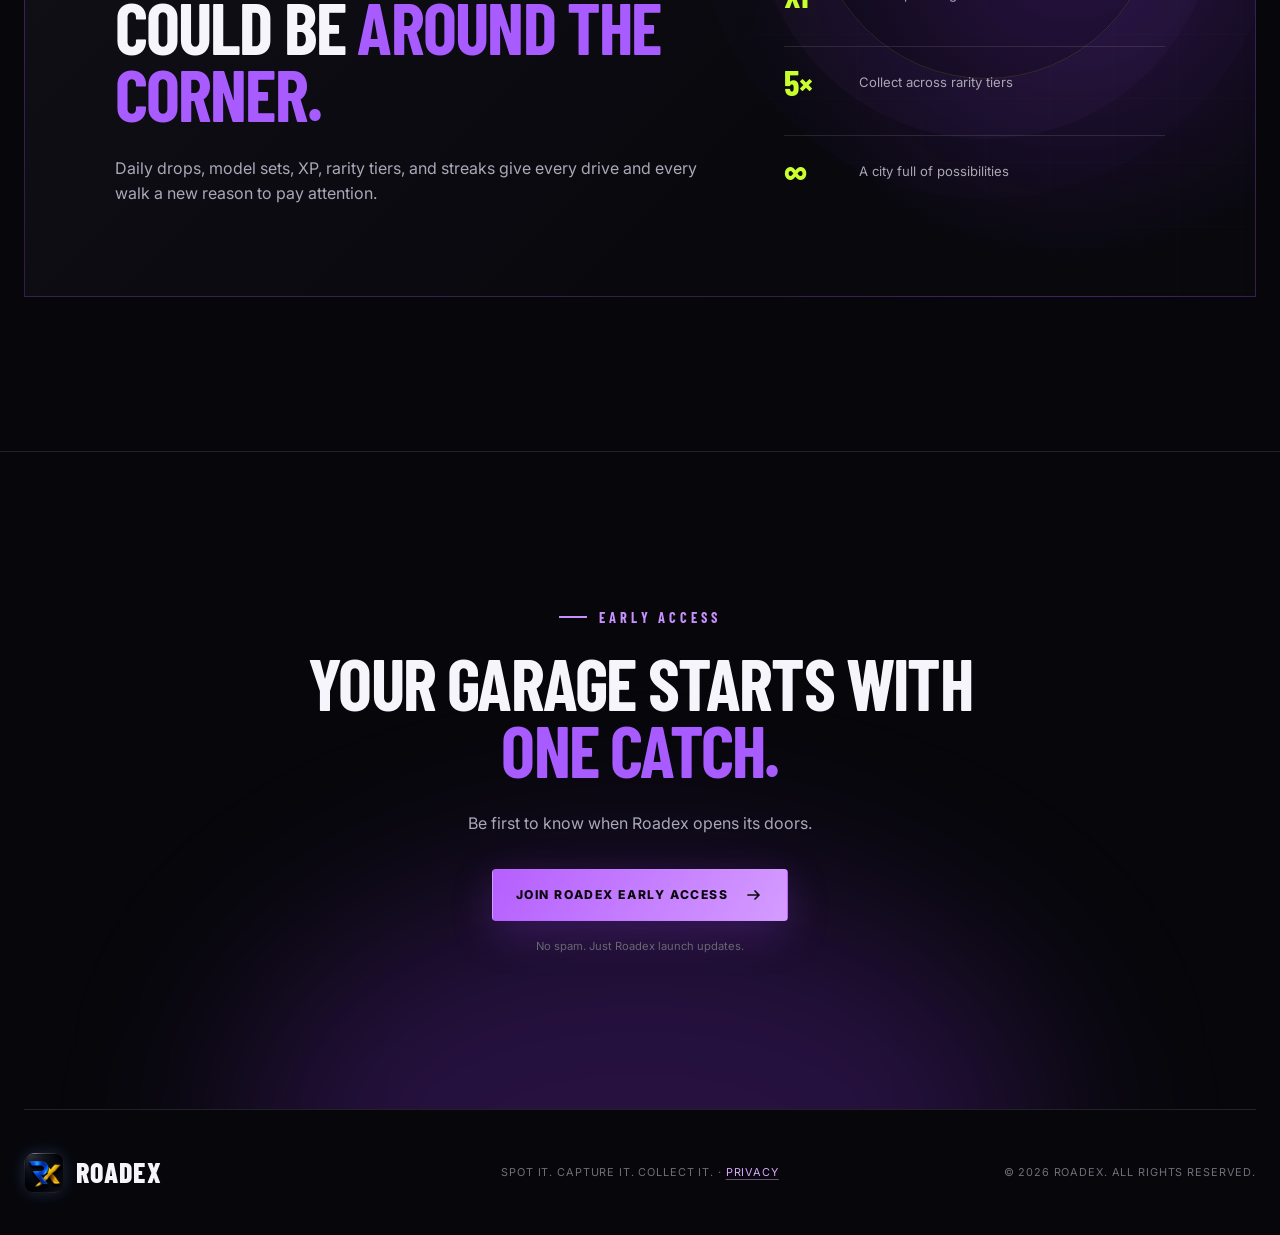
==== commit 69b572a1: "Add-Roadex-privacy-policy" ====
--- a/index.html
+++ b/index.html
@@ -97,7 +97,7 @@
         <section class="waitlist section-pad" id="waitlist"><div class="waitlist-glow" aria-hidden="true"></div><div class="waitlist-inner reveal"><p class="eyebrow"><span></span>Early access</p><h2>Your garage starts with <em>one catch.</em></h2><p>Be first to know when Roadex opens its doors.</p><a class="button button-primary waitlist-button" href="https://docs.google.com/forms/d/e/1FAIpQLSeCvpvAKjMLf7wb1W8EjqXW50MxvFbeFoth-qyaE__SoUPwaA/viewform?usp=publish-editor" data-waitlist-link target="_blank" rel="noopener noreferrer">Join Roadex Early Access<svg viewBox="0 0 20 20" aria-hidden="true"><path d="M4 10h11M11 6l4 4-4 4" /></svg></a><small>No spam. Just Roadex launch updates.</small></div></section>
       </main>
 
-      <footer class="site-footer"><a class="wordmark" href="#top" aria-label="Roadex home"><img class="wordmark-logo" src="assets/roadex-logo.png" alt="" width="40" height="40" loading="lazy" /><span>Roadex</span></a><p>Spot it. Capture it. Collect it.</p><p>© <span data-year></span> Roadex. All rights reserved.</p></footer>
+      <footer class="site-footer"><a class="wordmark" href="#top" aria-label="Roadex home"><img class="wordmark-logo" src="assets/roadex-logo.png" alt="" width="40" height="40" loading="lazy" /><span>Roadex</span></a><p>Spot it. Capture it. Collect it. · <a class="footer-link" href="privacy.html">Privacy</a></p><p>© <span data-year></span> Roadex. All rights reserved.</p></footer>
     </div>
   </body>
 </html>
--- a/styles.css
+++ b/styles.css
@@ -191,6 +191,28 @@
 .site-footer { display: grid; width: var(--page); margin: auto; padding: 40px 0; grid-template-columns: 1fr auto 1fr; gap: 30px; align-items: center; border-top: 1px solid var(--line); }
 .site-footer p { margin: 0; color: #706e79; font-size: 0.68rem; letter-spacing: 0.08em; text-transform: uppercase; }
 .site-footer p:last-child { justify-self: end; }
+.footer-link, .privacy-card a { color: #d8a9ff; text-decoration: underline; text-decoration-color: rgba(216, 169, 255, 0.45); text-underline-offset: 3px; }
+.footer-link:hover, .footer-link:focus-visible, .privacy-card a:hover, .privacy-card a:focus-visible { color: var(--lime); }
+
+.privacy-header { position: fixed; }
+.privacy-home-link { color: #c790ff; font-size: 0.76rem; font-weight: 800; letter-spacing: 0.13em; text-transform: uppercase; }
+.privacy-page { width: min(920px, calc(100vw - 48px)); margin: 0 auto; padding: 150px 0 90px; }
+.privacy-title { padding-bottom: 42px; border-bottom: 1px solid var(--line); }
+.privacy-title h1 { max-width: none; font-size: clamp(4rem, 9vw, 7rem); }
+.privacy-title > p:not(.eyebrow) { margin: 20px 0 0; color: var(--muted); }
+.privacy-title code, .privacy-card code { padding: 2px 6px; border: 1px solid var(--line); border-radius: 4px; background: rgba(255, 255, 255, 0.04); font-size: 0.88em; }
+.privacy-title .privacy-effective { color: var(--lime); font-size: 0.8rem; font-weight: 700; letter-spacing: 0.1em; text-transform: uppercase; }
+.privacy-card { margin-top: 42px; padding: clamp(28px, 6vw, 66px); border: 1px solid var(--line); background: linear-gradient(145deg, rgba(168, 92, 255, 0.055), transparent 30%), var(--surface); }
+.privacy-card h2 { margin: 56px 0 18px; color: #e6caff; font-family: var(--font-display); font-size: clamp(2rem, 5vw, 3rem); line-height: 1; letter-spacing: -0.015em; text-transform: uppercase; }
+.privacy-card h2:first-of-type { margin-top: 48px; }
+.privacy-card h3 { margin: 30px 0 8px; color: var(--text); font-family: var(--font-display); font-size: 1.45rem; letter-spacing: 0.02em; text-transform: uppercase; }
+.privacy-card p, .privacy-card li { color: #b8b6c2; font-size: 0.96rem; line-height: 1.8; }
+.privacy-card ul { margin: 12px 0 24px; padding-left: 24px; }
+.privacy-card li { margin: 8px 0; padding-left: 4px; }
+.privacy-card li::marker { color: var(--purple); }
+.privacy-card strong { color: #f4f1f8; }
+.privacy-links { display: flex; gap: 18px 28px; flex-wrap: wrap; }
+.privacy-footer { margin-top: 0; }
 
 .reveal { opacity: 0; transform: translateY(22px); transition: opacity 700ms cubic-bezier(.2, .75, .25, 1), transform 700ms cubic-bezier(.2, .75, .25, 1); }
 .reveal[data-delay="1"] { transition-delay: 100ms; }
@@ -249,6 +271,9 @@
   .site-footer { grid-template-columns: 1fr; text-align: center; }
   .site-footer .wordmark { justify-content: center; }
   .site-footer p:last-child { justify-self: center; }
+  .privacy-page { width: min(100% - 28px, 680px); padding-top: 112px; }
+  .privacy-card { padding: 28px 22px; }
+  .privacy-home-link { font-size: 0.68rem; }
 }
 
 @media (max-width: 420px) {
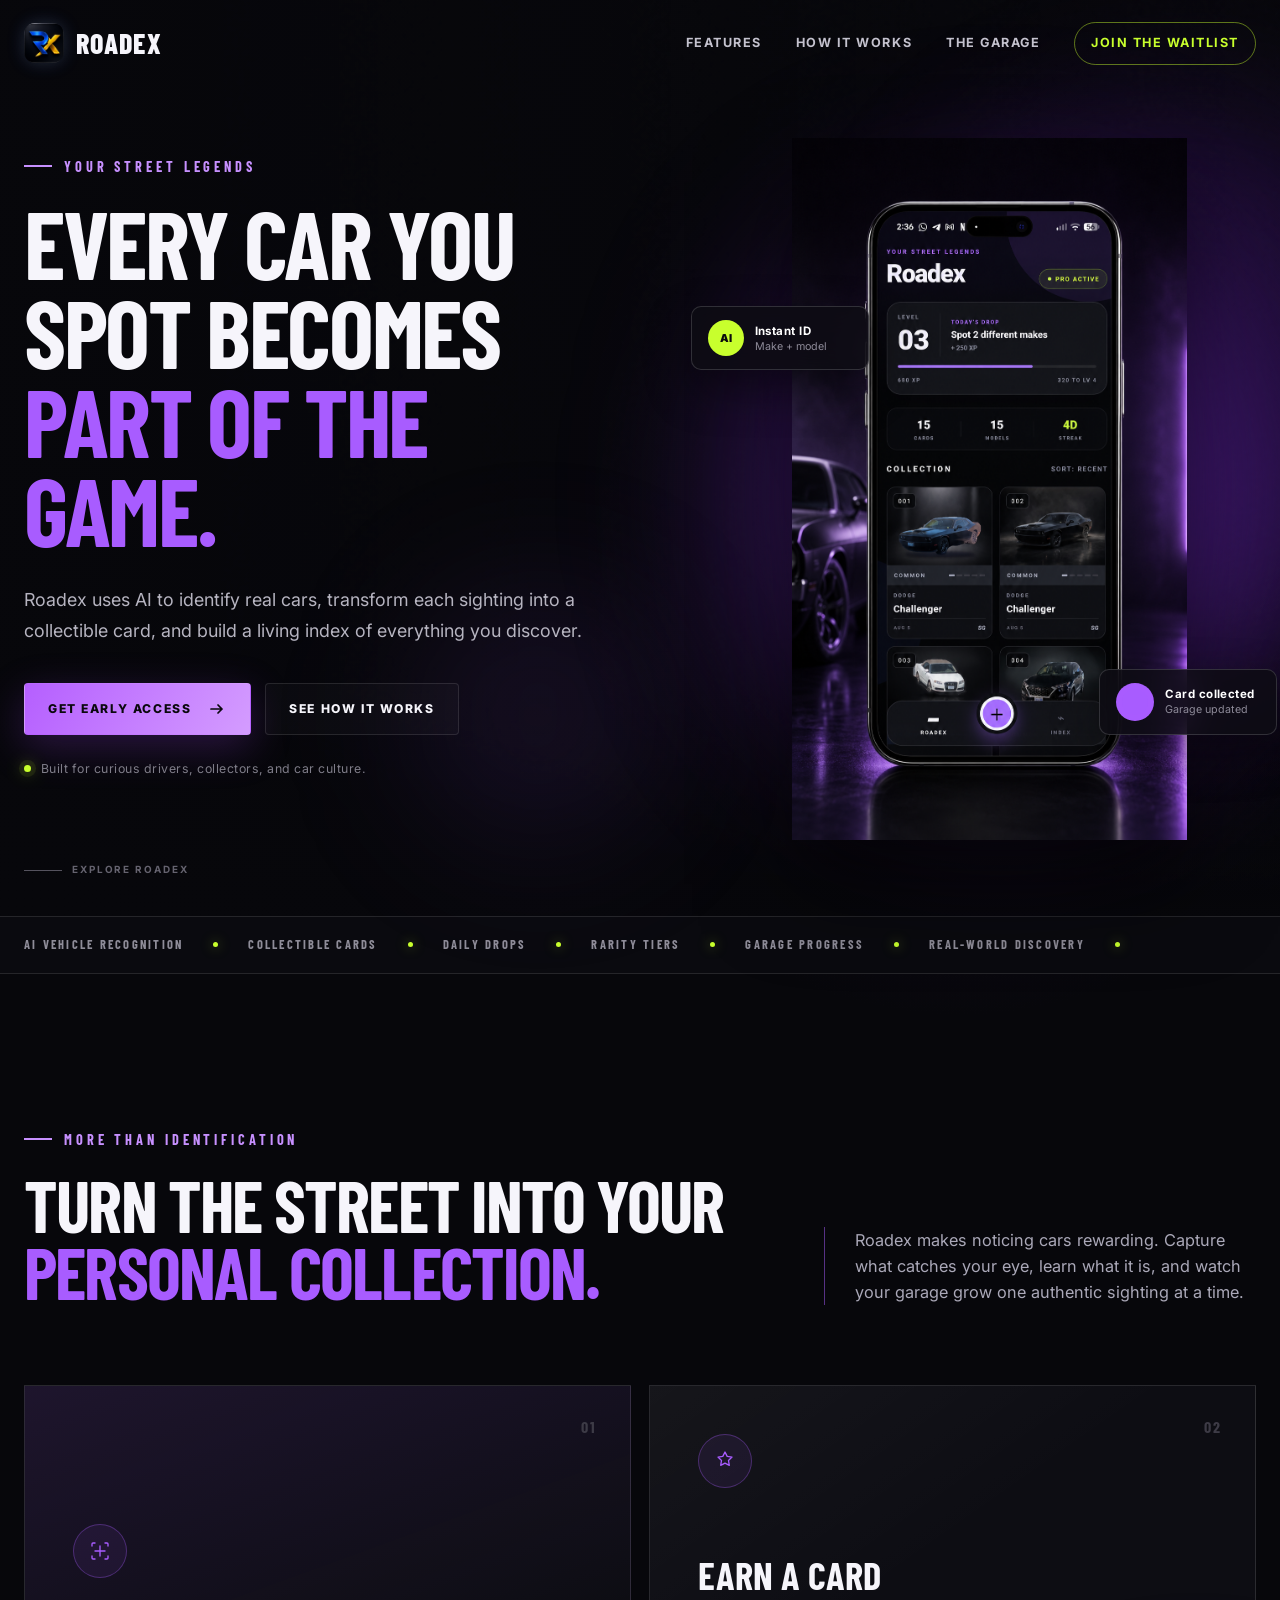
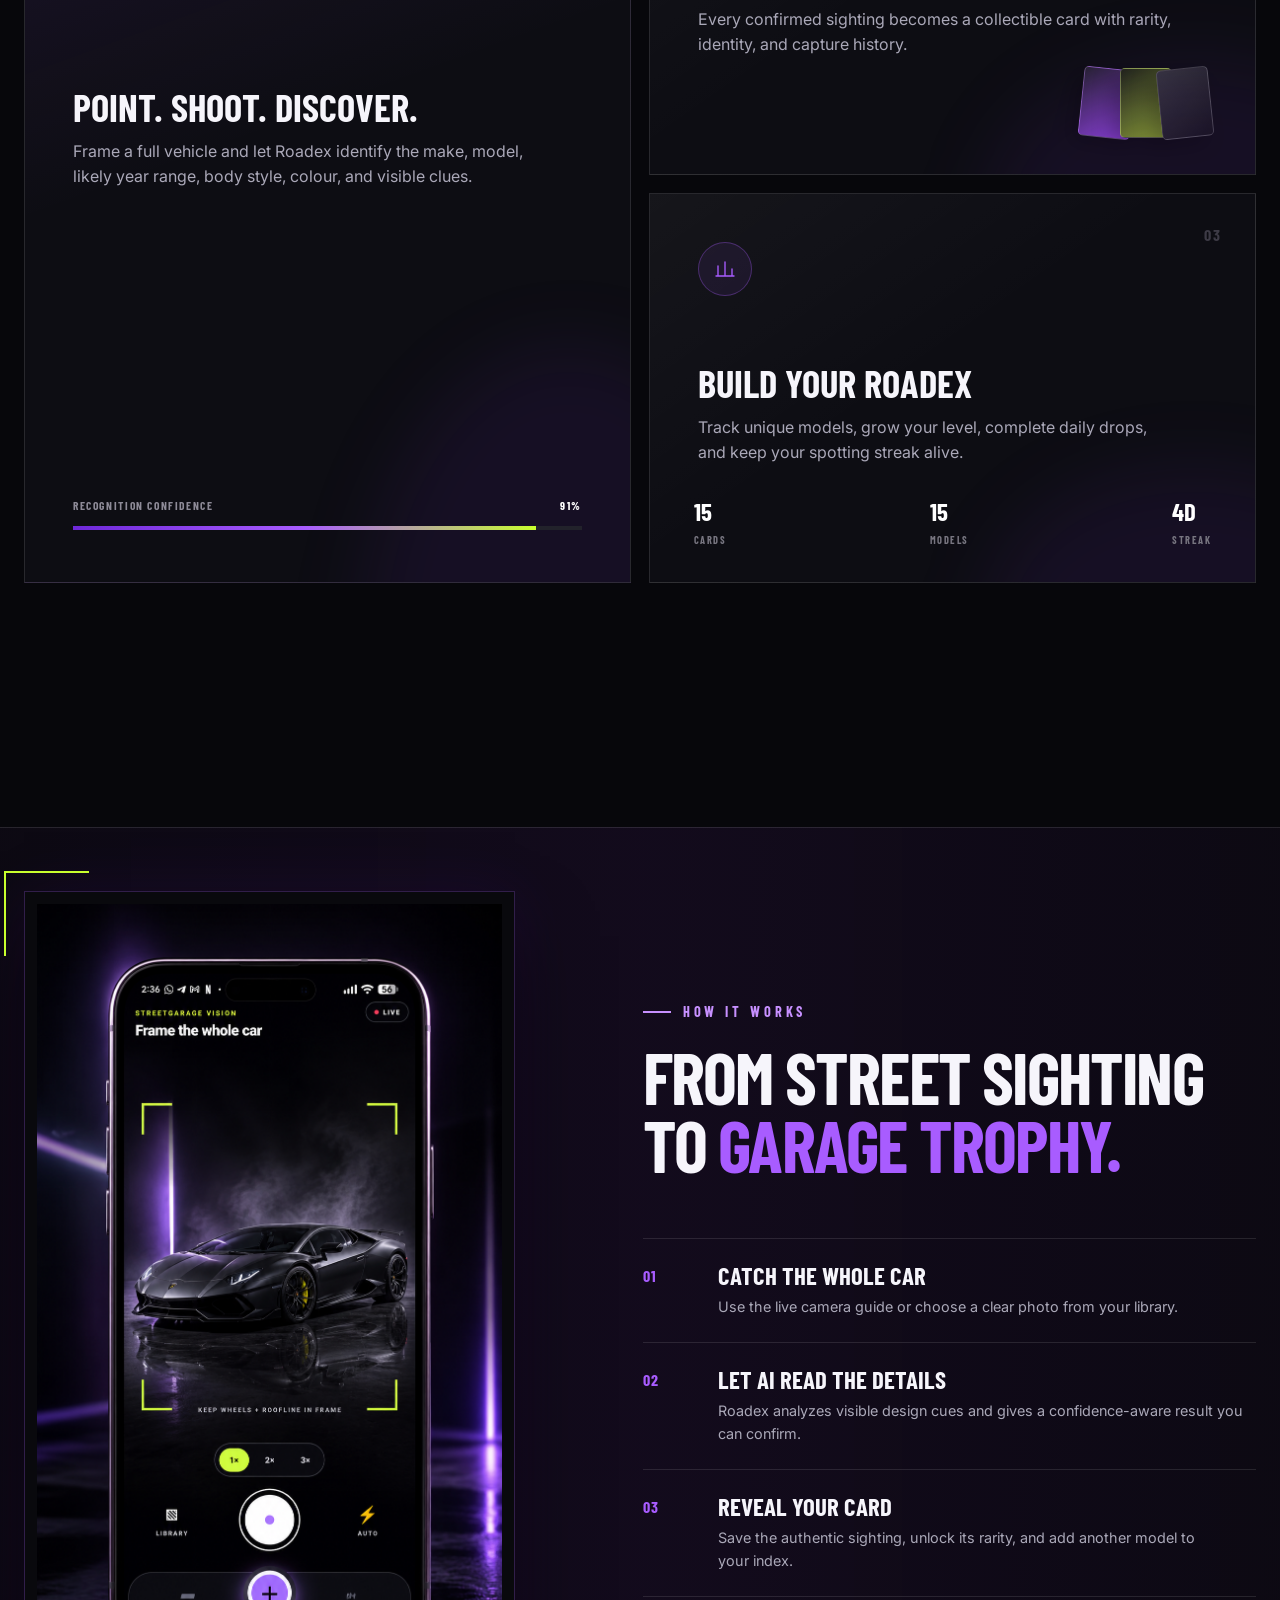
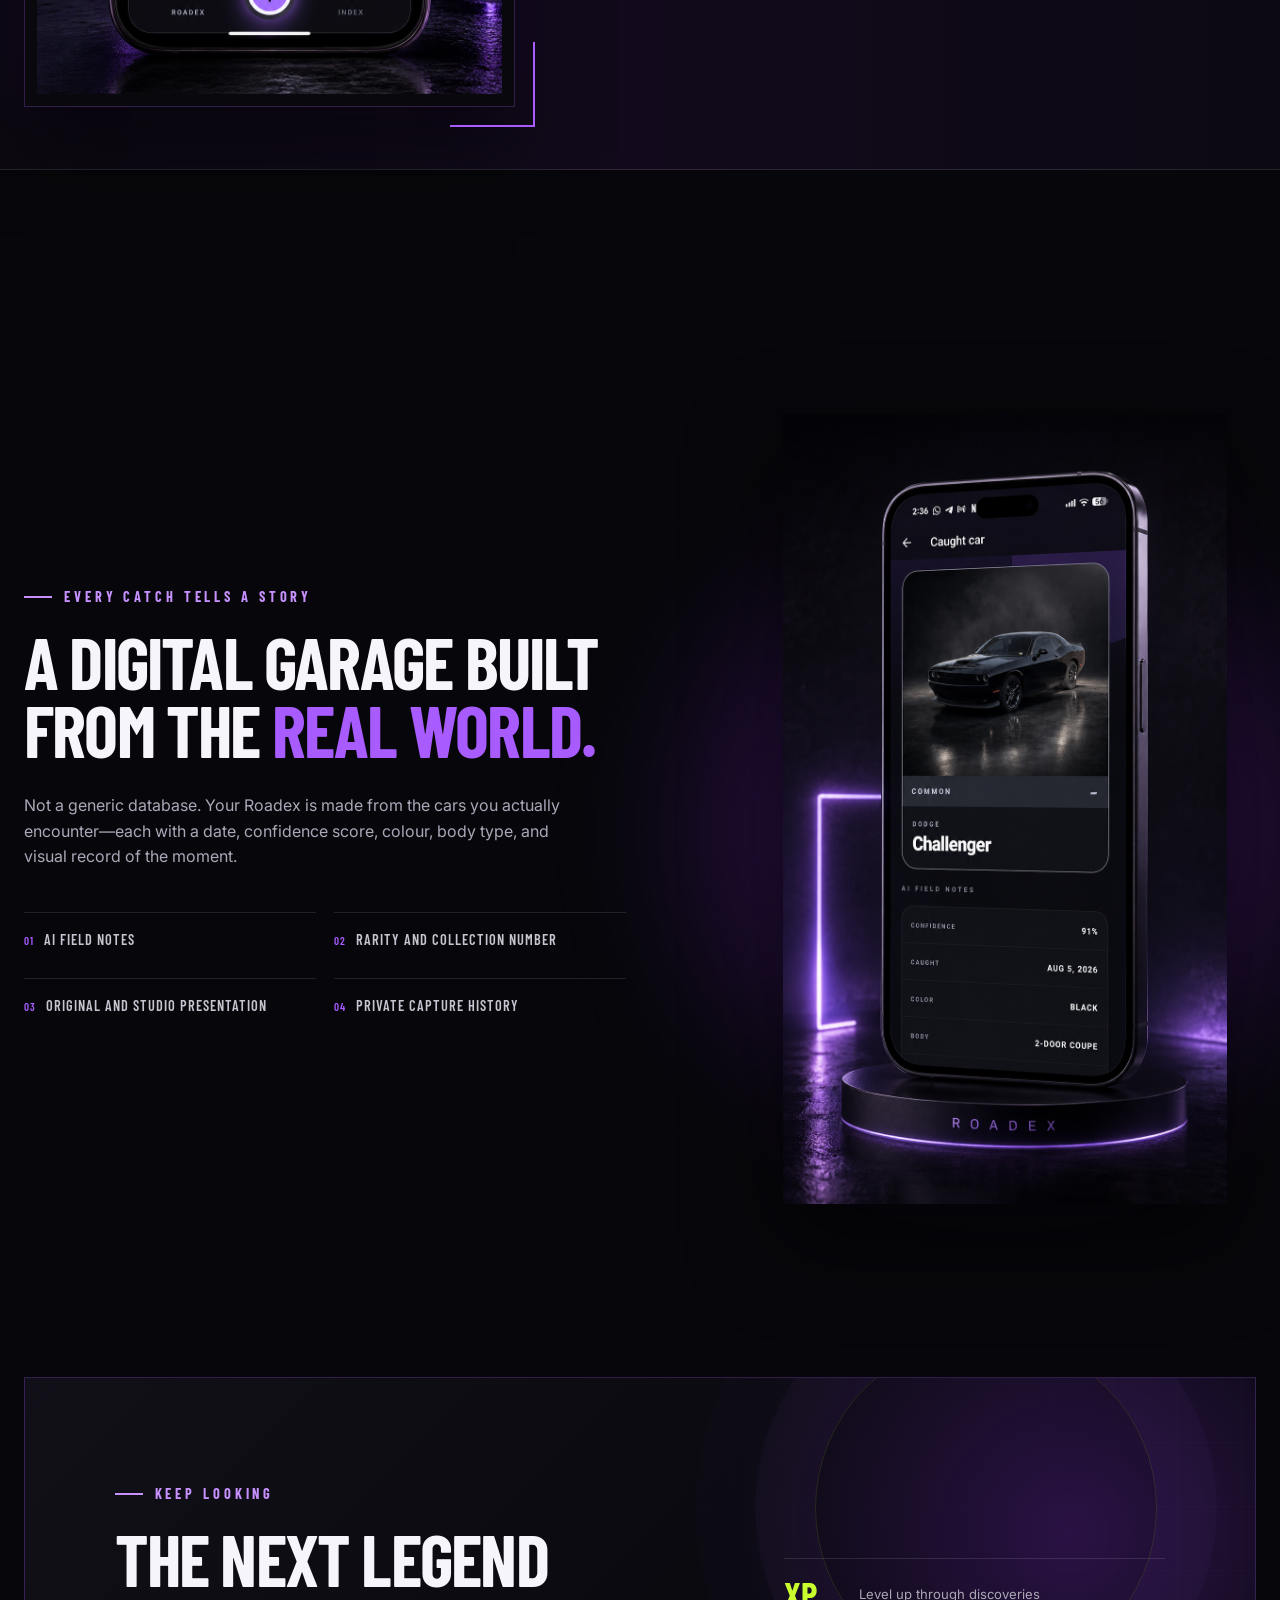
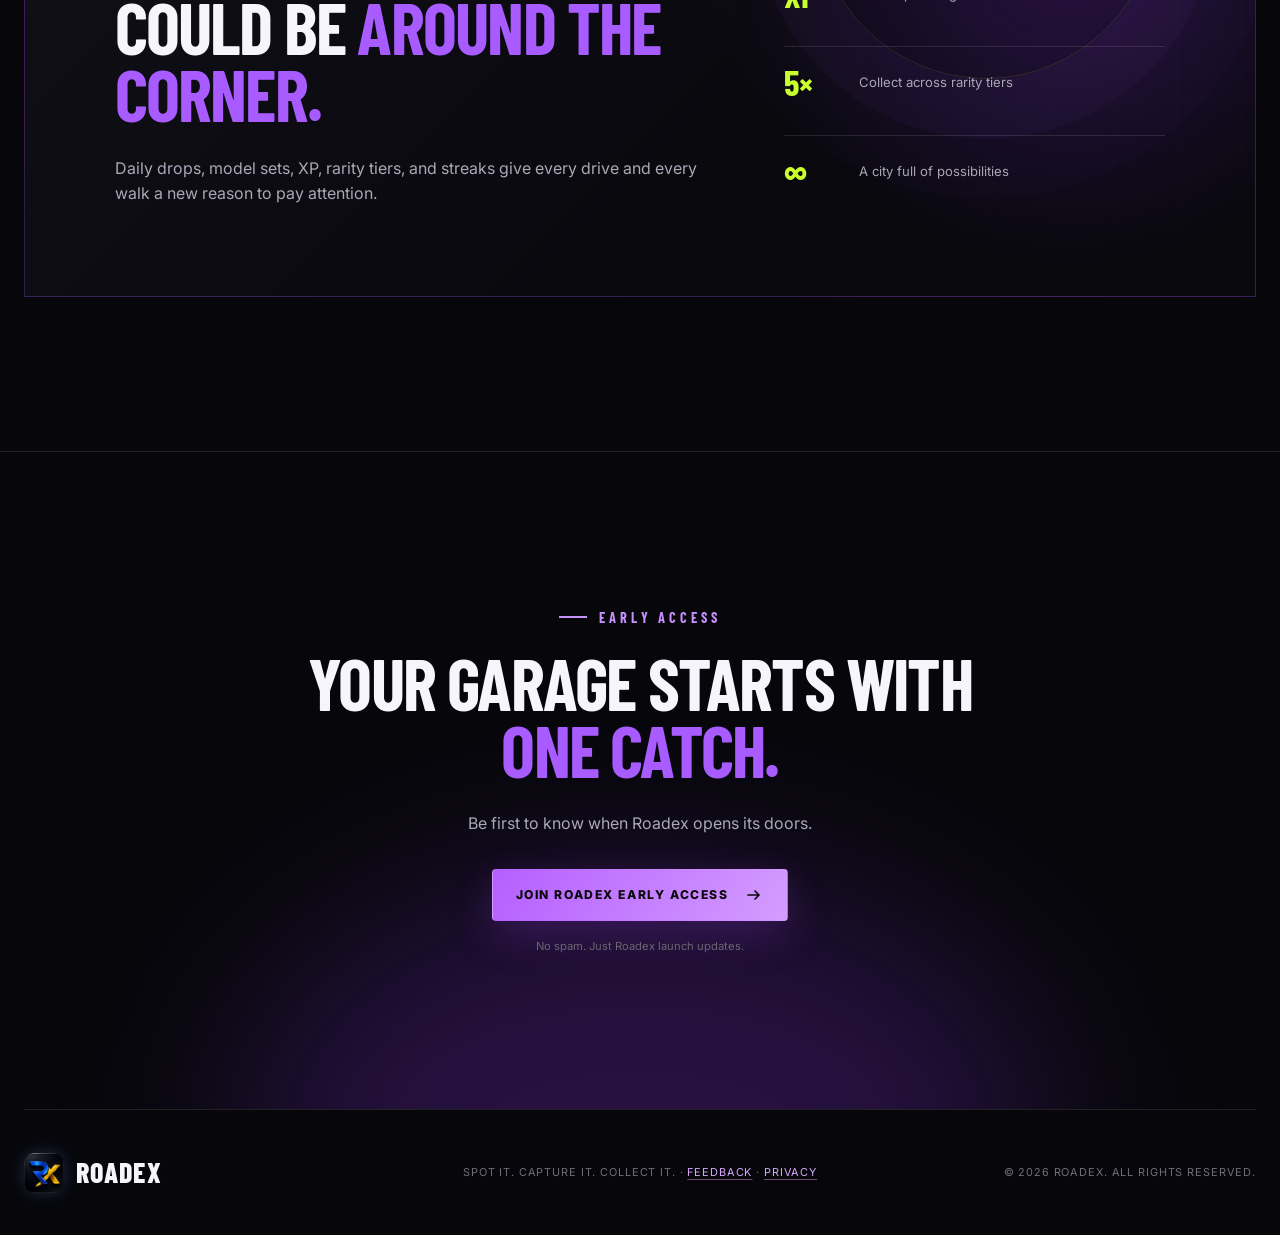
==== commit 47d79dcc: "Add Roadex feedback desk" ====
--- a/index.html
+++ b/index.html
@@ -97,7 +97,7 @@
         <section class="waitlist section-pad" id="waitlist"><div class="waitlist-glow" aria-hidden="true"></div><div class="waitlist-inner reveal"><p class="eyebrow"><span></span>Early access</p><h2>Your garage starts with <em>one catch.</em></h2><p>Be first to know when Roadex opens its doors.</p><a class="button button-primary waitlist-button" href="https://docs.google.com/forms/d/e/1FAIpQLSeCvpvAKjMLf7wb1W8EjqXW50MxvFbeFoth-qyaE__SoUPwaA/viewform?usp=publish-editor" data-waitlist-link target="_blank" rel="noopener noreferrer">Join Roadex Early Access<svg viewBox="0 0 20 20" aria-hidden="true"><path d="M4 10h11M11 6l4 4-4 4" /></svg></a><small>No spam. Just Roadex launch updates.</small></div></section>
       </main>
 
-      <footer class="site-footer"><a class="wordmark" href="#top" aria-label="Roadex home"><img class="wordmark-logo" src="assets/roadex-logo.png" alt="" width="40" height="40" loading="lazy" /><span>Roadex</span></a><p>Spot it. Capture it. Collect it. · <a class="footer-link" href="privacy.html">Privacy</a></p><p>© <span data-year></span> Roadex. All rights reserved.</p></footer>
+      <footer class="site-footer"><a class="wordmark" href="#top" aria-label="Roadex home"><img class="wordmark-logo" src="assets/roadex-logo.png" alt="" width="40" height="40" loading="lazy" /><span>Roadex</span></a><p>Spot it. Capture it. Collect it. · <a class="footer-link" href="feedback">Feedback</a> · <a class="footer-link" href="privacy.html">Privacy</a></p><p>© <span data-year></span> Roadex. All rights reserved.</p></footer>
     </div>
   </body>
 </html>
--- a/styles.css
+++ b/styles.css
@@ -213,6 +213,13 @@
 .privacy-card strong { color: #f4f1f8; }
 .privacy-links { display: flex; gap: 18px 28px; flex-wrap: wrap; }
 .privacy-footer { margin-top: 0; }
+.deletion-card { border-color: rgba(200, 255, 45, 0.2); background: linear-gradient(145deg, rgba(200, 255, 45, 0.045), transparent 30%), var(--surface); }
+.deletion-intro { margin: 0; color: #eeecf4 !important; font-size: clamp(1.08rem, 2.2vw, 1.28rem) !important; }
+.deletion-steps { margin: 18px 0 26px; padding: 0; list-style: none; counter-reset: deletion-step; }
+.deletion-steps li { position: relative; min-height: 48px; margin: 0; padding: 11px 0 11px 62px; border-top: 1px solid var(--line); counter-increment: deletion-step; }
+.deletion-steps li:last-child { border-bottom: 1px solid var(--line); }
+.deletion-steps li::before { position: absolute; top: 9px; left: 0; display: grid; width: 34px; height: 34px; color: #09090c; border-radius: 50%; background: var(--lime); content: counter(deletion-step); place-items: center; font-family: var(--font-display); font-weight: 800; }
+.deletion-links { display: flex; margin-top: 48px; padding-top: 24px; gap: 18px 28px; flex-wrap: wrap; border-top: 1px solid var(--line); }
 
 .reveal { opacity: 0; transform: translateY(22px); transition: opacity 700ms cubic-bezier(.2, .75, .25, 1), transform 700ms cubic-bezier(.2, .75, .25, 1); }
 .reveal[data-delay="1"] { transition-delay: 100ms; }
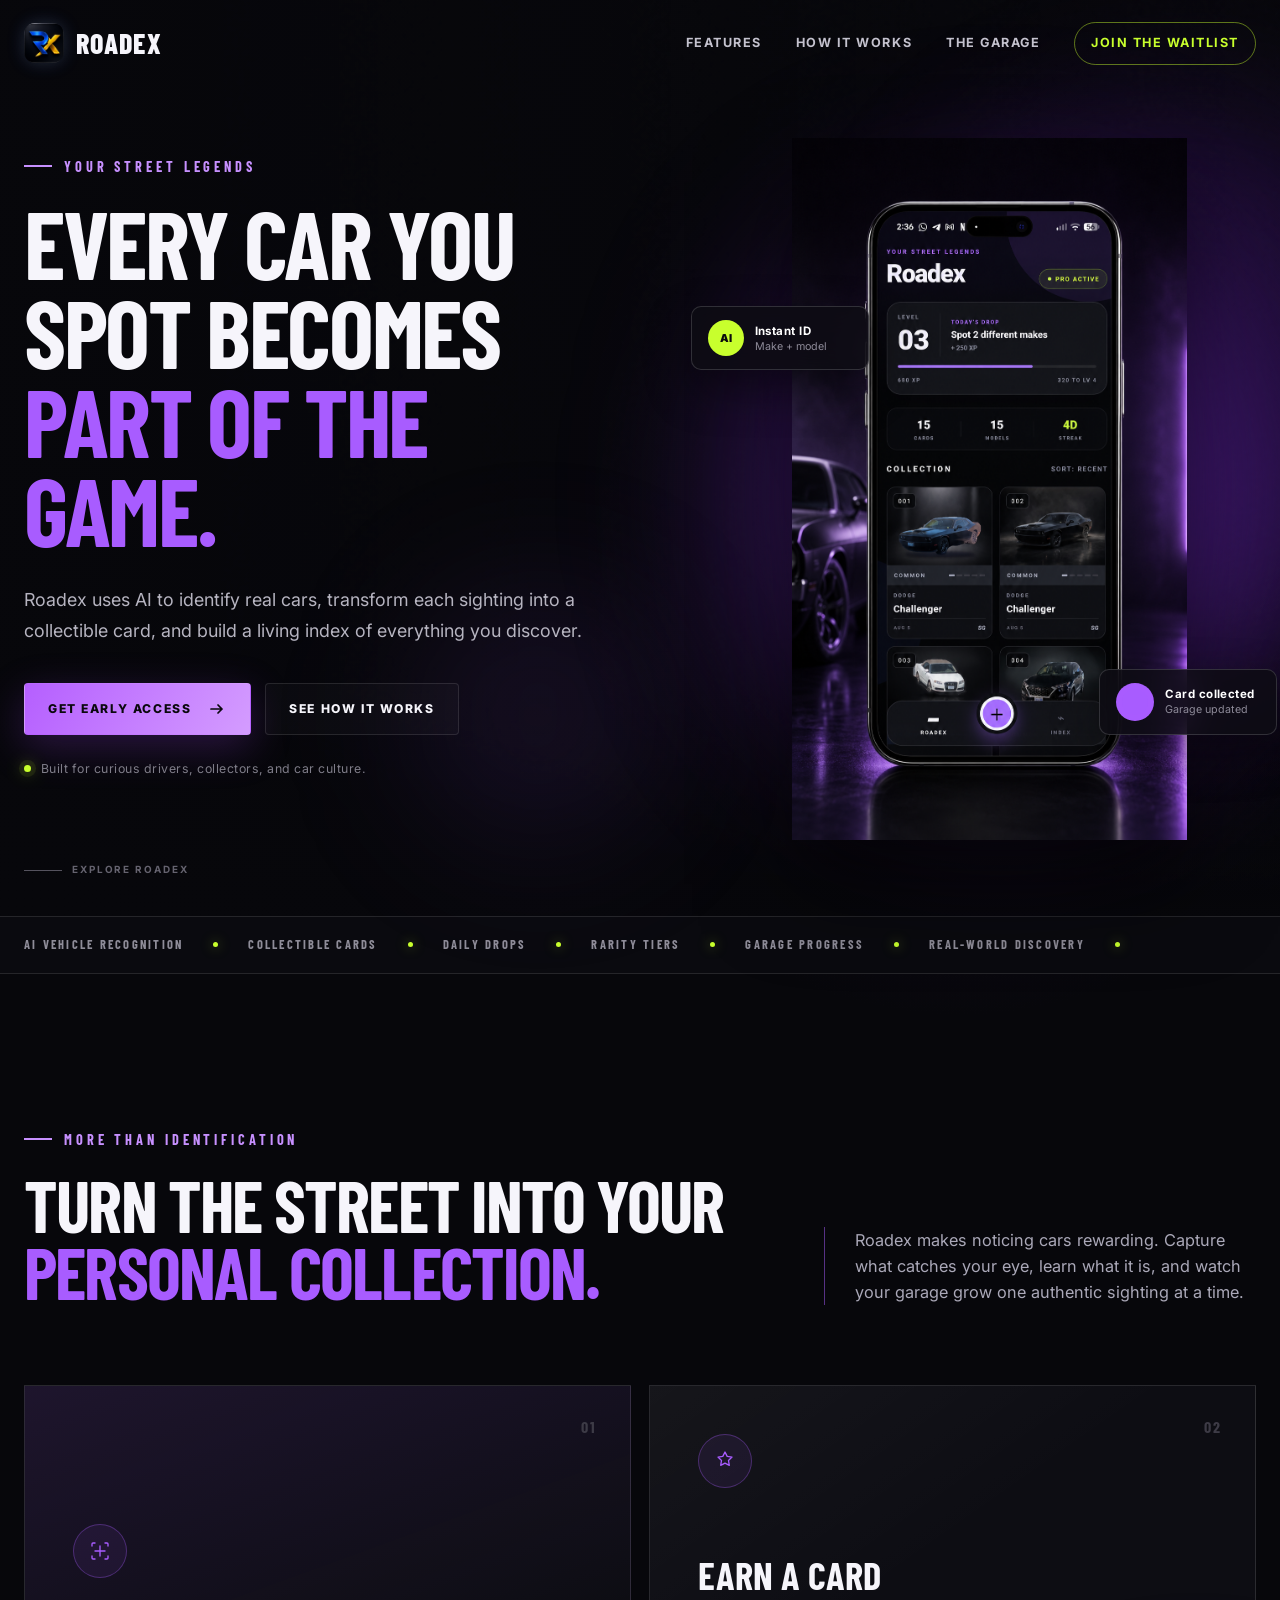
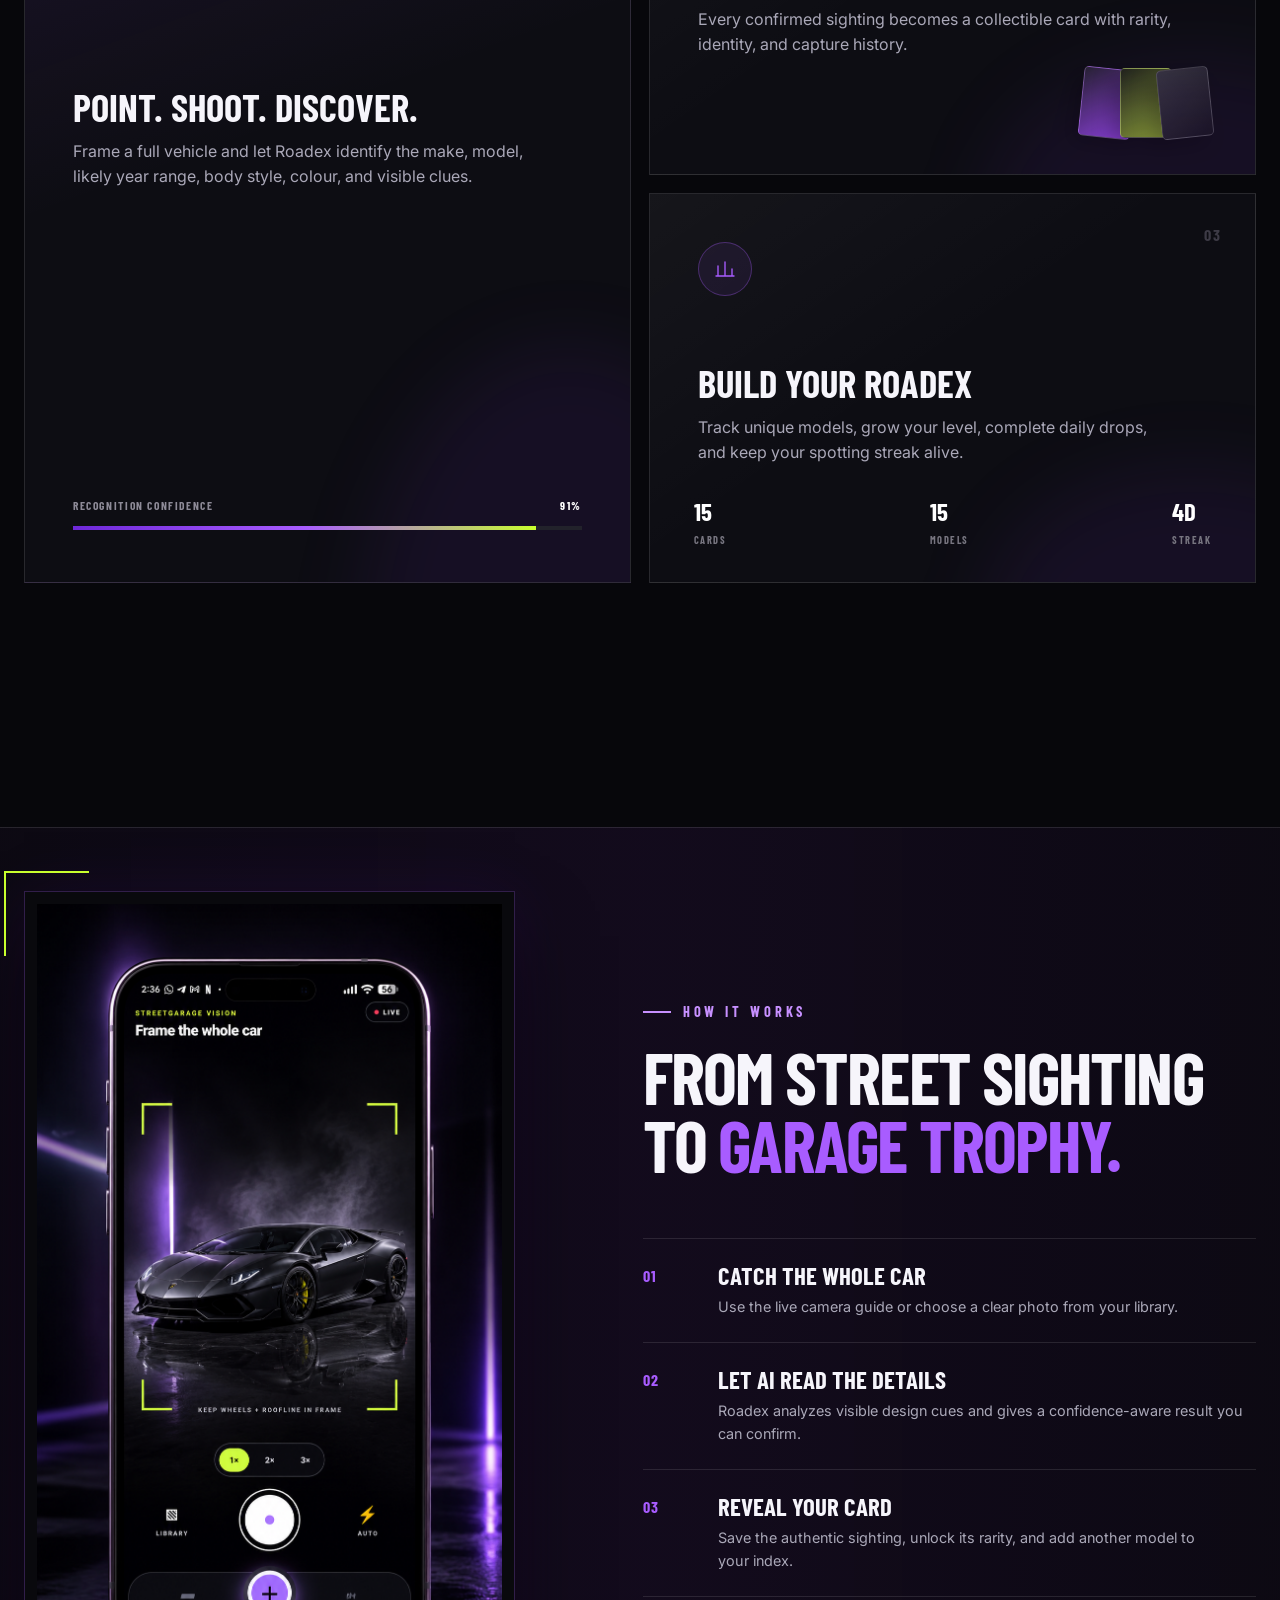
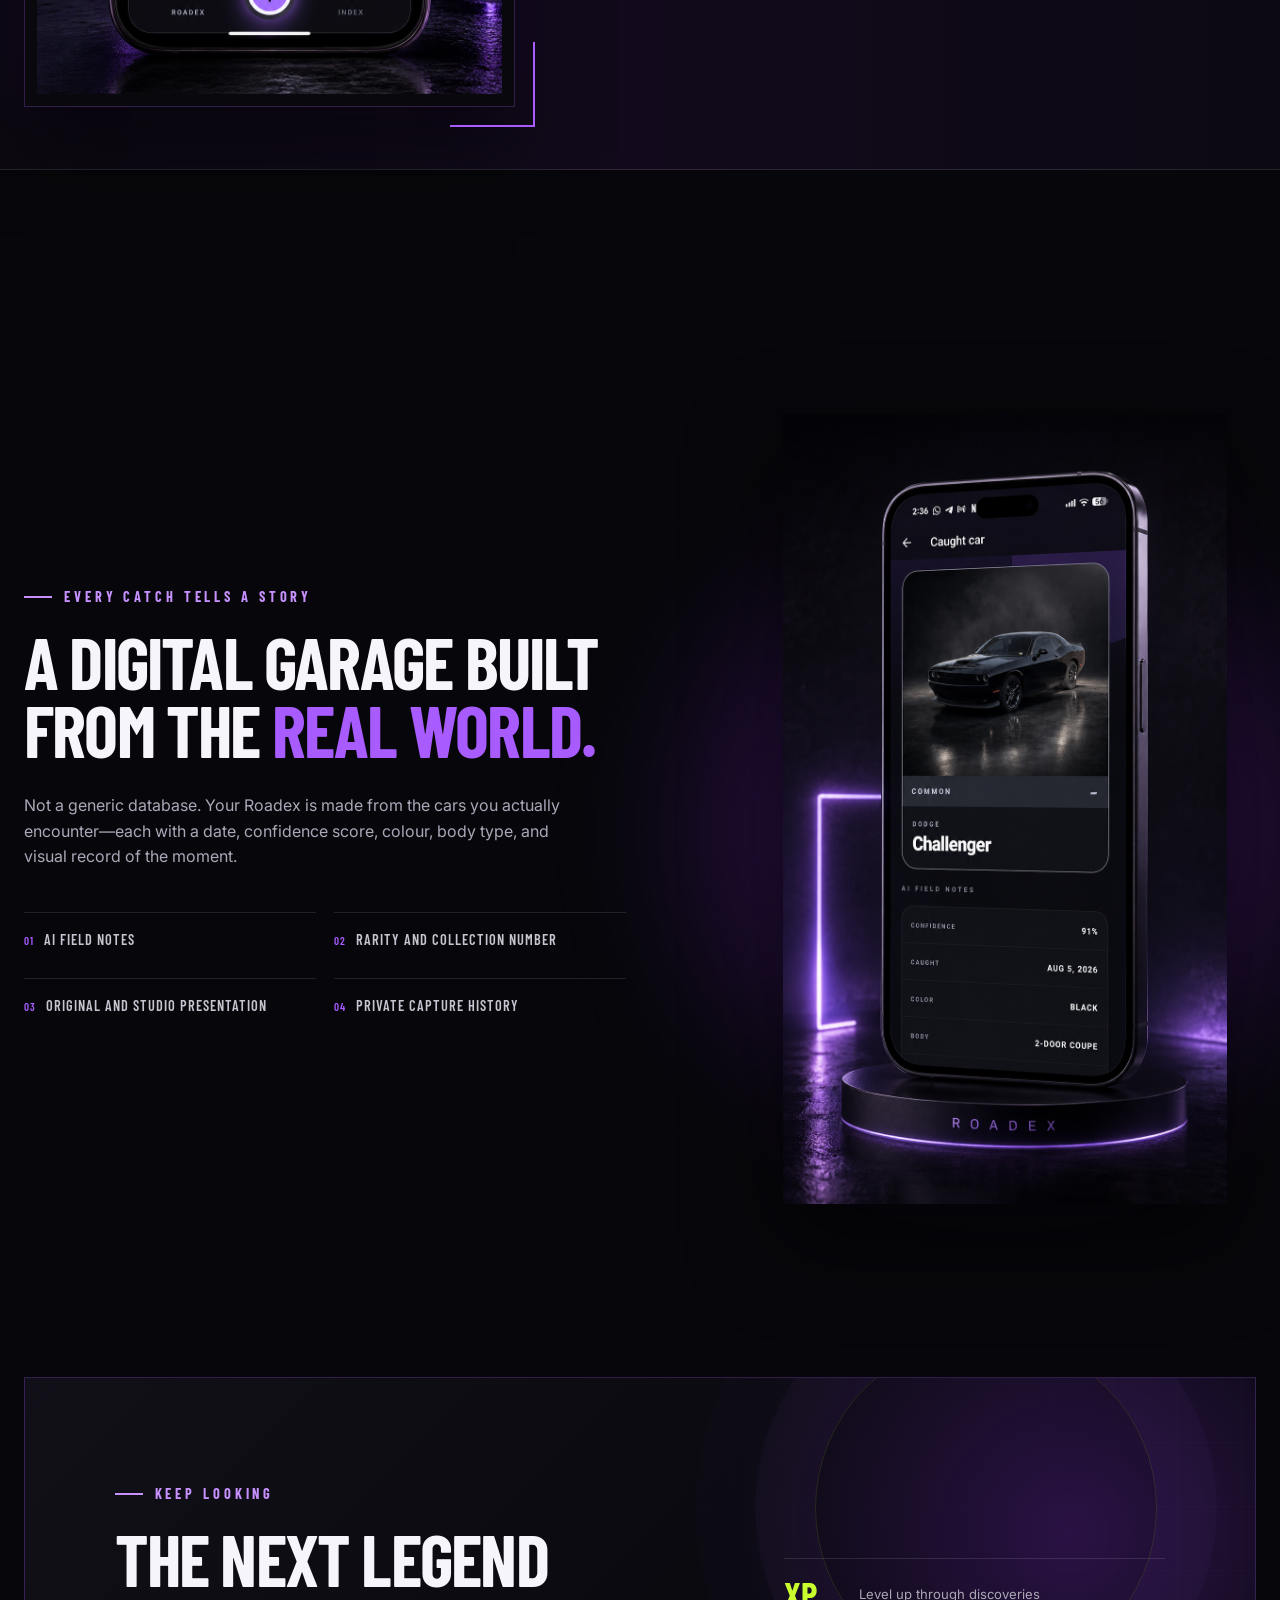
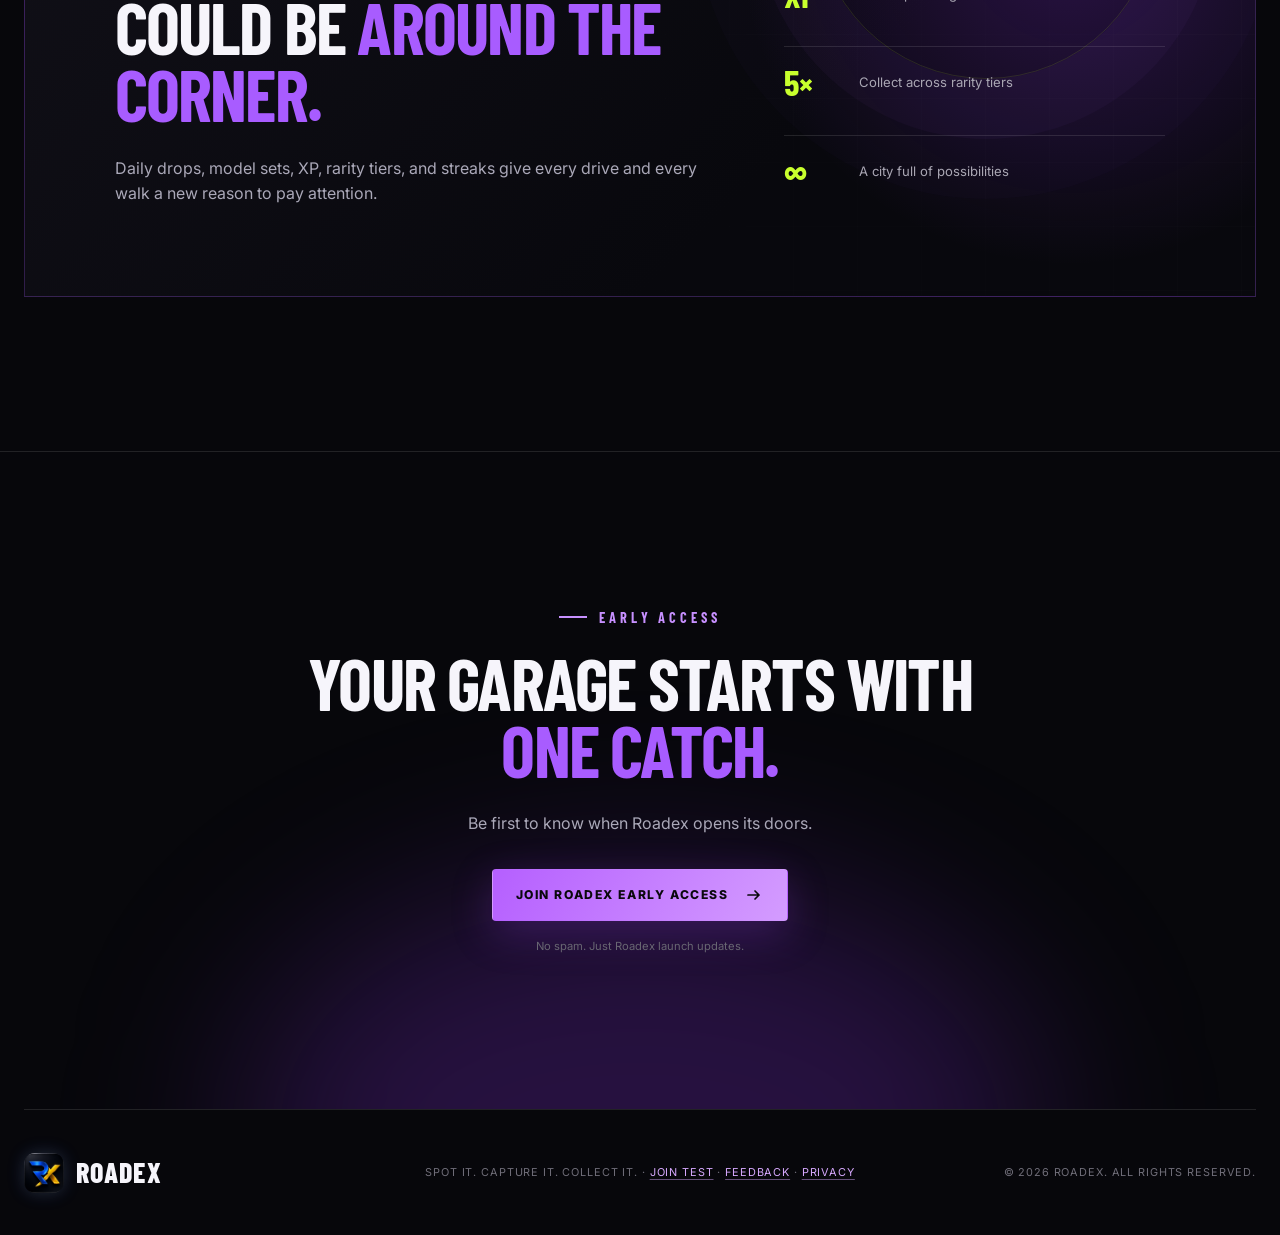
==== commit f42b65c0: "Add closed-test joining guide" ====
--- a/index.html
+++ b/index.html
@@ -97,7 +97,7 @@
         <section class="waitlist section-pad" id="waitlist"><div class="waitlist-glow" aria-hidden="true"></div><div class="waitlist-inner reveal"><p class="eyebrow"><span></span>Early access</p><h2>Your garage starts with <em>one catch.</em></h2><p>Be first to know when Roadex opens its doors.</p><a class="button button-primary waitlist-button" href="https://docs.google.com/forms/d/e/1FAIpQLSeCvpvAKjMLf7wb1W8EjqXW50MxvFbeFoth-qyaE__SoUPwaA/viewform?usp=publish-editor" data-waitlist-link target="_blank" rel="noopener noreferrer">Join Roadex Early Access<svg viewBox="0 0 20 20" aria-hidden="true"><path d="M4 10h11M11 6l4 4-4 4" /></svg></a><small>No spam. Just Roadex launch updates.</small></div></section>
       </main>
 
-      <footer class="site-footer"><a class="wordmark" href="#top" aria-label="Roadex home"><img class="wordmark-logo" src="assets/roadex-logo.png" alt="" width="40" height="40" loading="lazy" /><span>Roadex</span></a><p>Spot it. Capture it. Collect it. · <a class="footer-link" href="feedback">Feedback</a> · <a class="footer-link" href="privacy.html">Privacy</a></p><p>© <span data-year></span> Roadex. All rights reserved.</p></footer>
+      <footer class="site-footer"><a class="wordmark" href="#top" aria-label="Roadex home"><img class="wordmark-logo" src="assets/roadex-logo.png" alt="" width="40" height="40" loading="lazy" /><span>Roadex</span></a><p>Spot it. Capture it. Collect it. · <a class="footer-link" href="join-test">Join test</a> · <a class="footer-link" href="feedback">Feedback</a> · <a class="footer-link" href="privacy.html">Privacy</a></p><p>© <span data-year></span> Roadex. All rights reserved.</p></footer>
     </div>
   </body>
 </html>
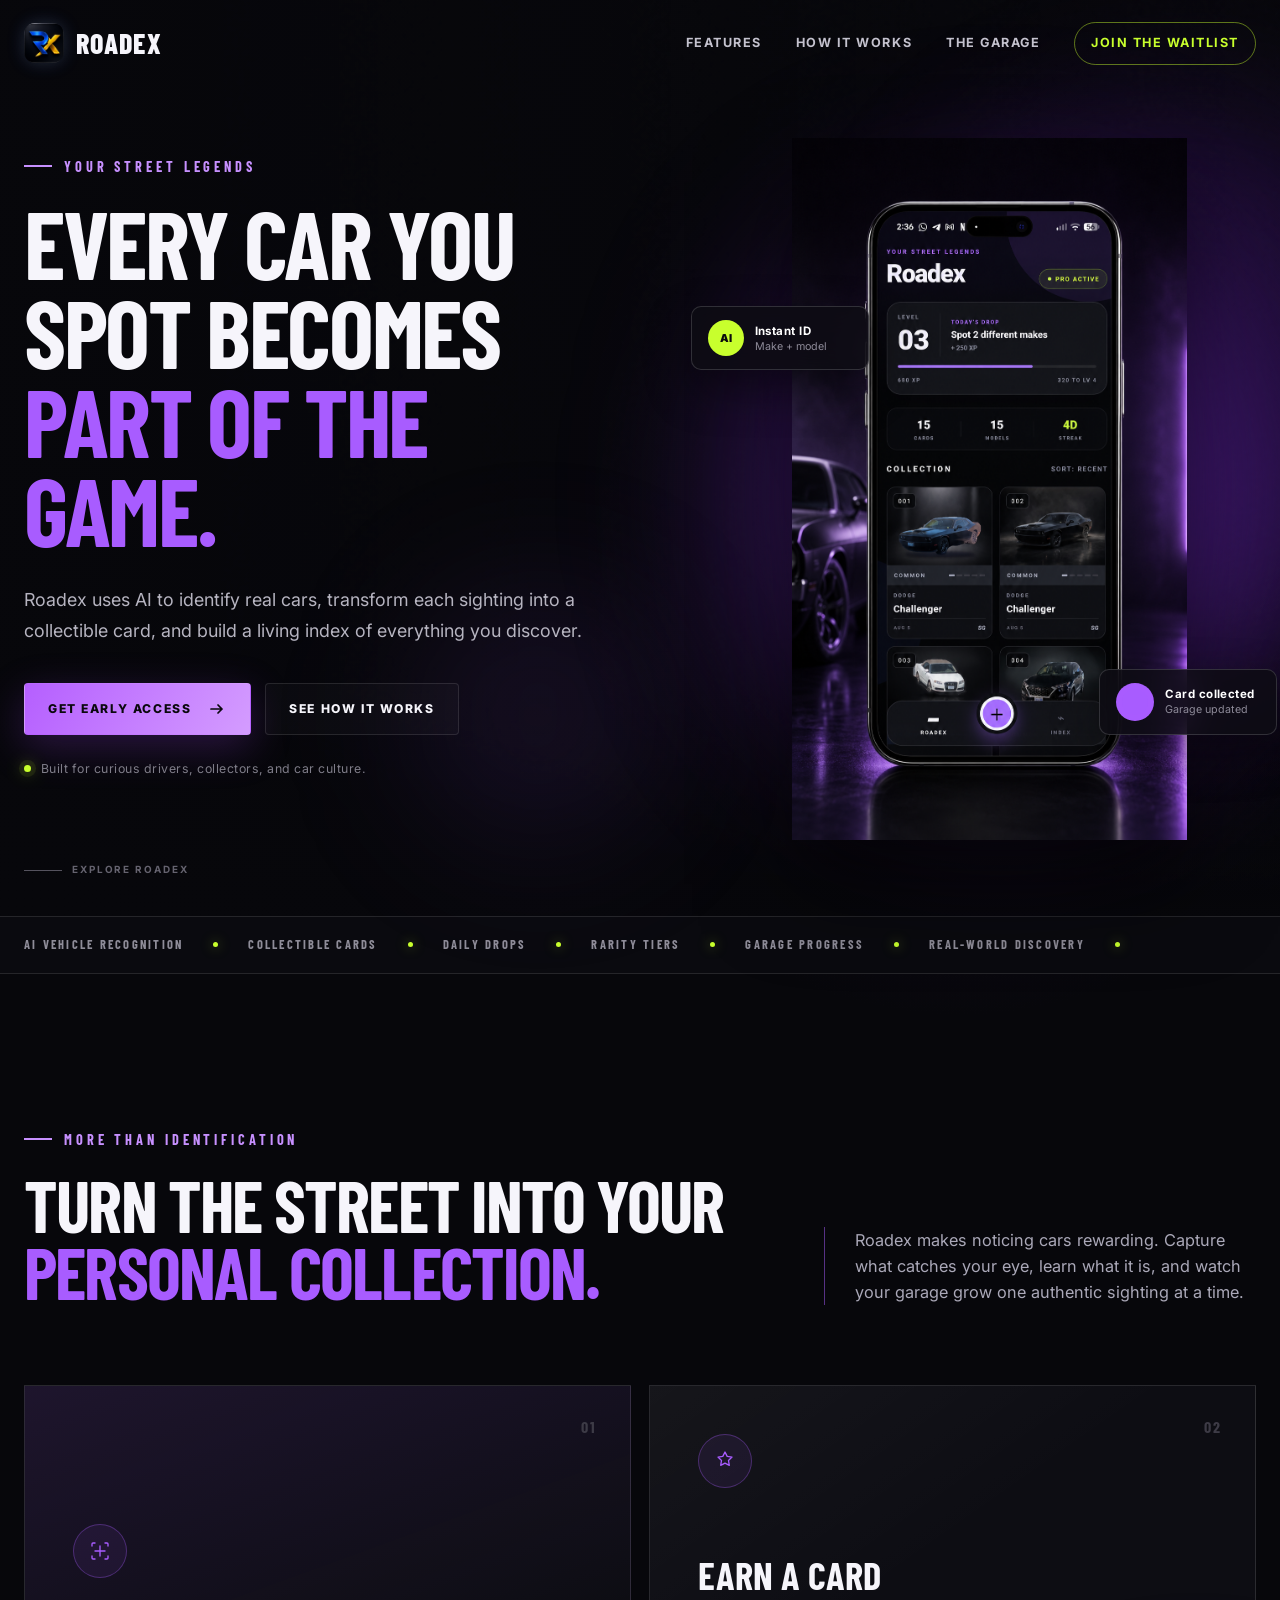
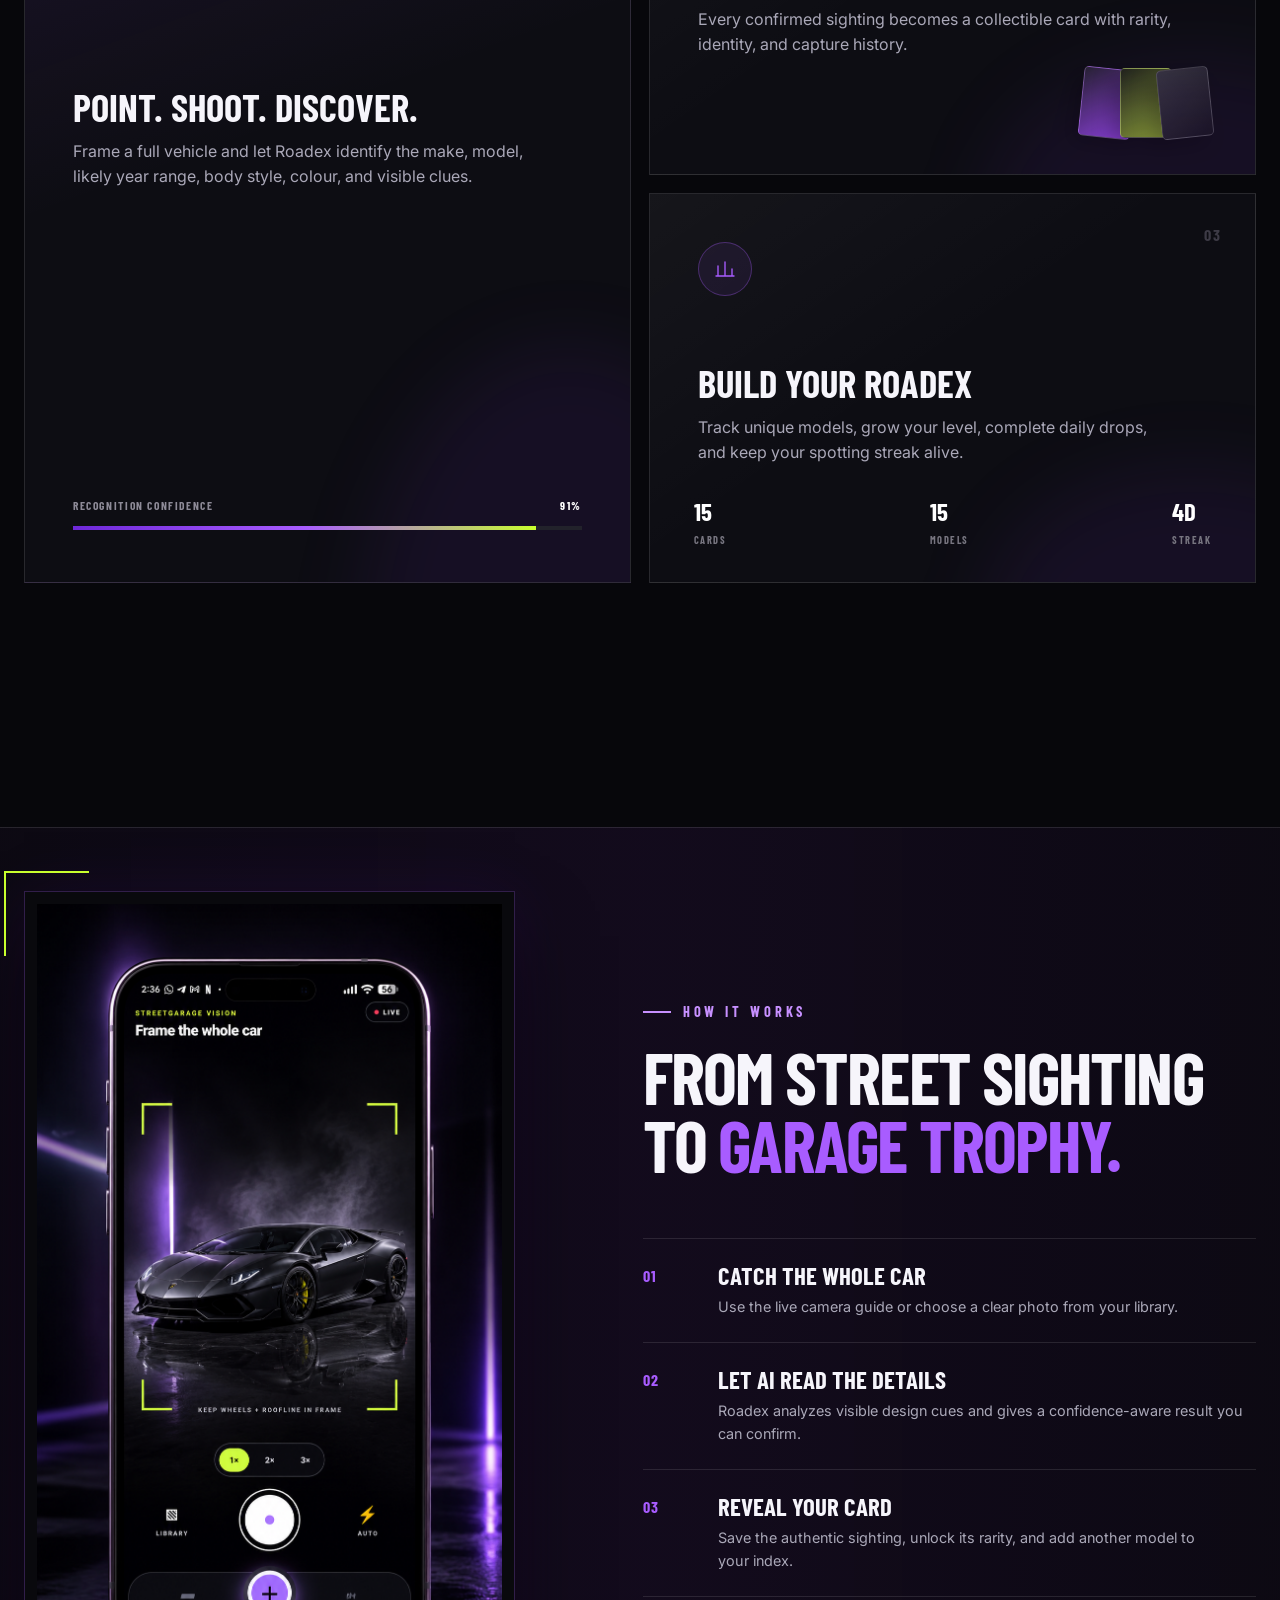
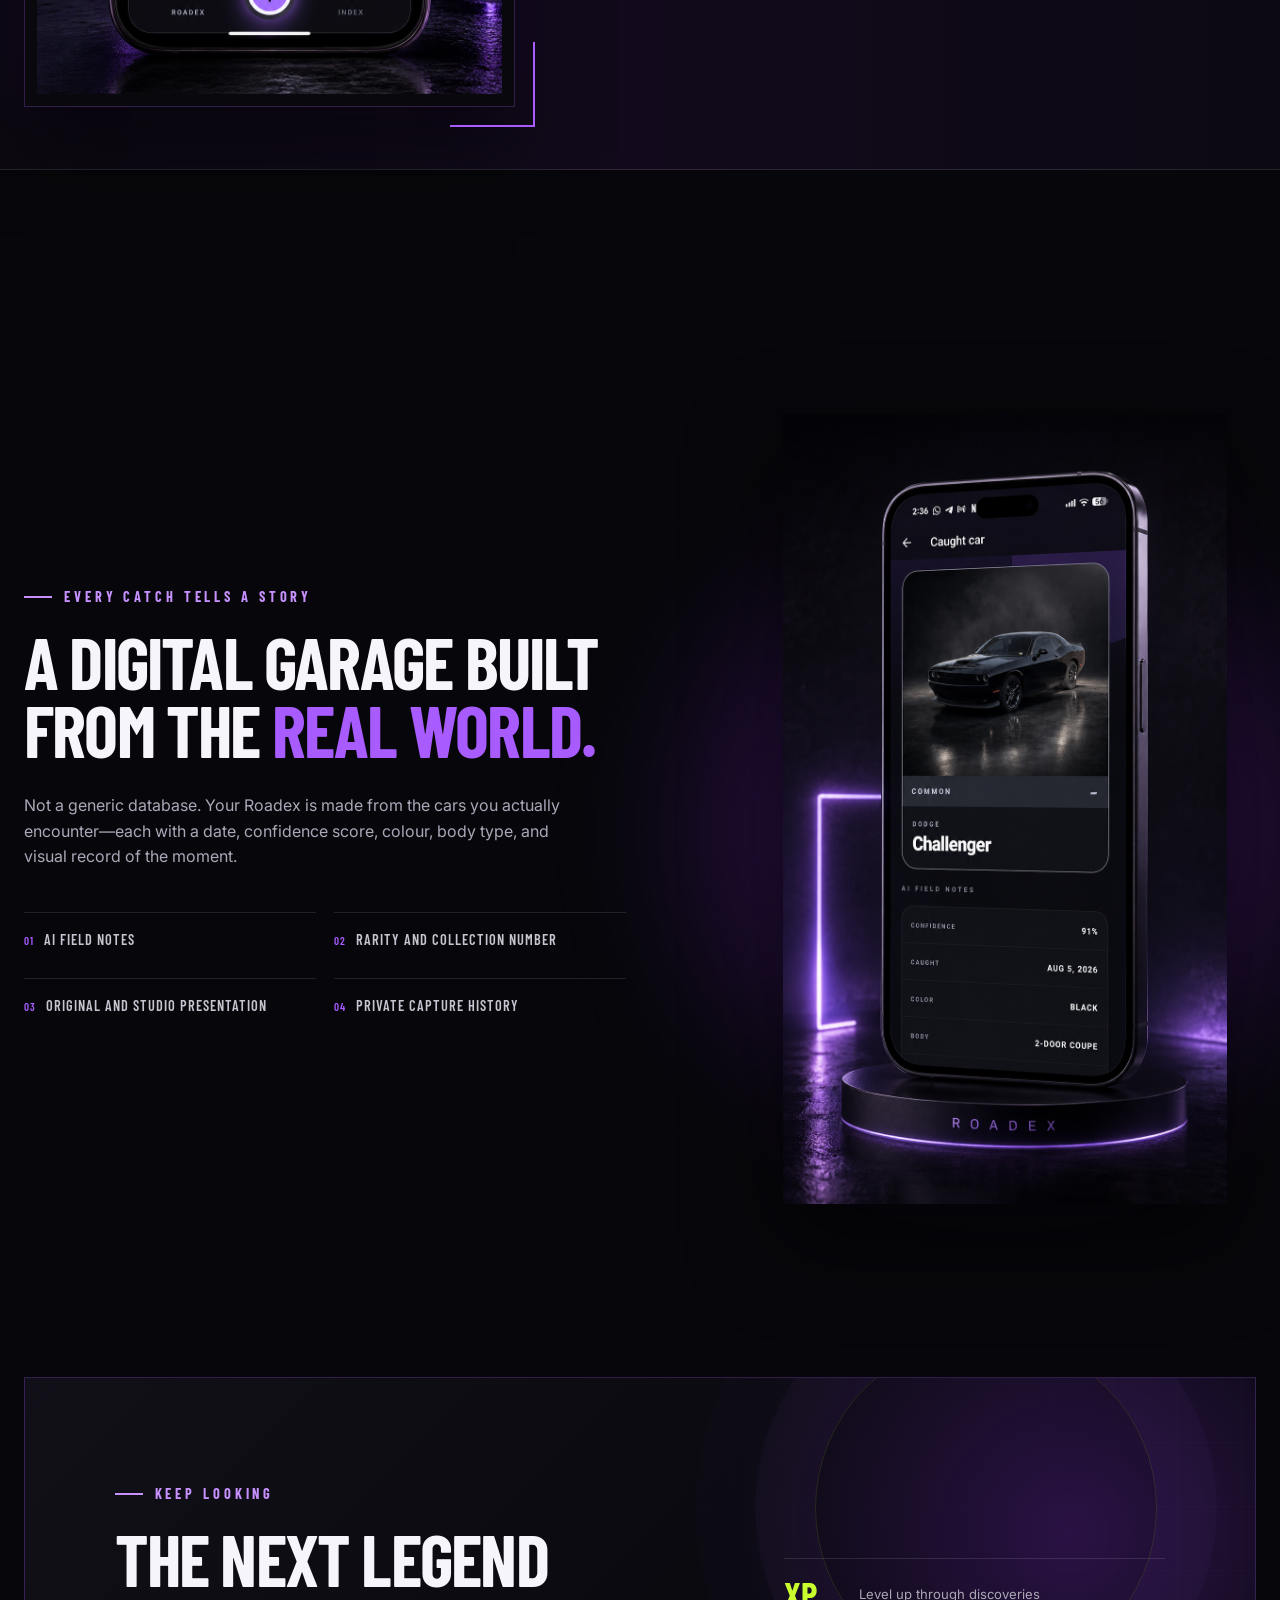
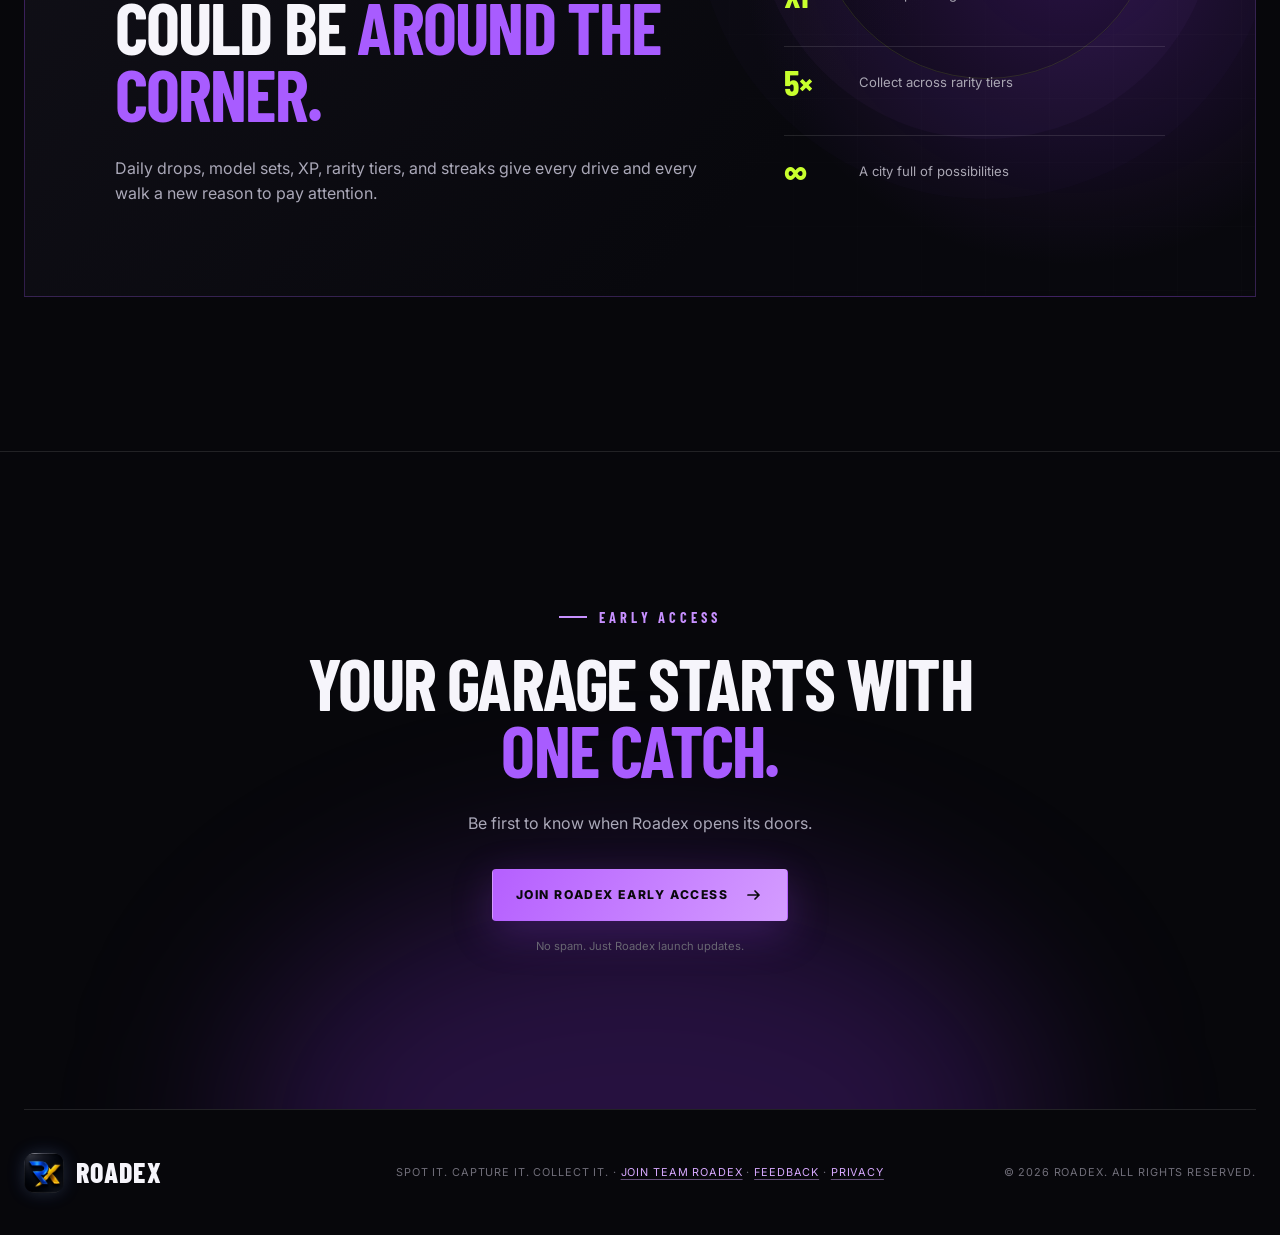
==== commit d5541c1b: "Rename tester invitation to Team Roadex" ====
--- a/index.html
+++ b/index.html
@@ -97,7 +97,7 @@
         <section class="waitlist section-pad" id="waitlist"><div class="waitlist-glow" aria-hidden="true"></div><div class="waitlist-inner reveal"><p class="eyebrow"><span></span>Early access</p><h2>Your garage starts with <em>one catch.</em></h2><p>Be first to know when Roadex opens its doors.</p><a class="button button-primary waitlist-button" href="https://docs.google.com/forms/d/e/1FAIpQLSeCvpvAKjMLf7wb1W8EjqXW50MxvFbeFoth-qyaE__SoUPwaA/viewform?usp=publish-editor" data-waitlist-link target="_blank" rel="noopener noreferrer">Join Roadex Early Access<svg viewBox="0 0 20 20" aria-hidden="true"><path d="M4 10h11M11 6l4 4-4 4" /></svg></a><small>No spam. Just Roadex launch updates.</small></div></section>
       </main>
 
-      <footer class="site-footer"><a class="wordmark" href="#top" aria-label="Roadex home"><img class="wordmark-logo" src="assets/roadex-logo.png" alt="" width="40" height="40" loading="lazy" /><span>Roadex</span></a><p>Spot it. Capture it. Collect it. · <a class="footer-link" href="join-test">Join test</a> · <a class="footer-link" href="feedback">Feedback</a> · <a class="footer-link" href="privacy.html">Privacy</a></p><p>© <span data-year></span> Roadex. All rights reserved.</p></footer>
+      <footer class="site-footer"><a class="wordmark" href="#top" aria-label="Roadex home"><img class="wordmark-logo" src="assets/roadex-logo.png" alt="" width="40" height="40" loading="lazy" /><span>Roadex</span></a><p>Spot it. Capture it. Collect it. · <a class="footer-link" href="Join-Team-Roadex">Join Team Roadex</a> · <a class="footer-link" href="feedback">Feedback</a> · <a class="footer-link" href="privacy.html">Privacy</a></p><p>© <span data-year></span> Roadex. All rights reserved.</p></footer>
     </div>
   </body>
 </html>
